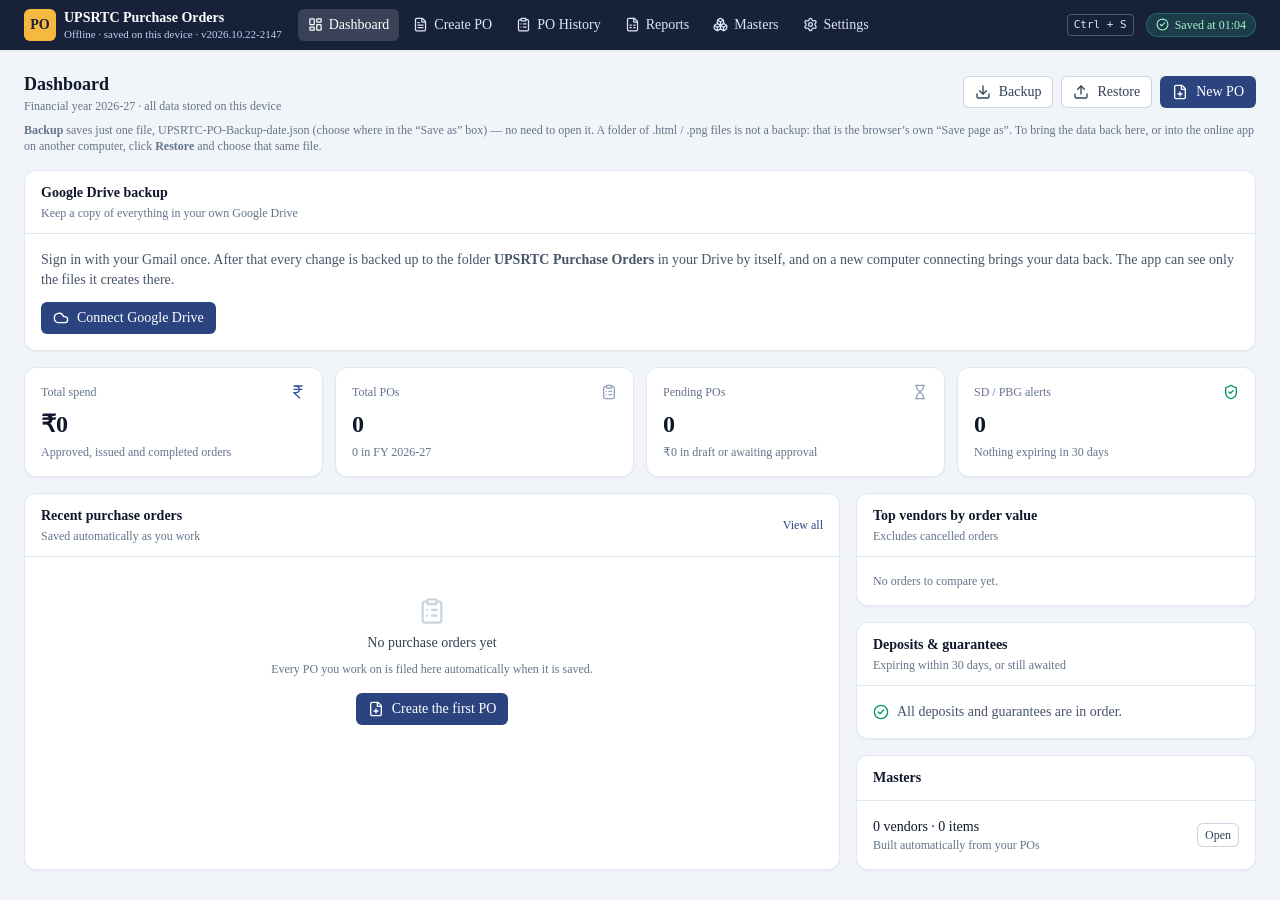
==== index.html @ cfff05a1 "Publish version 2026.10.22-2147 Co-Authored-By: Claude Opus 5.5 <noreply@anthropic.com>" ====
<!doctype html>
<html lang="en">
  <head>
    <meta charset="UTF-8" />
    <link rel="icon" type="image/svg+xml" href="./favicon.svg" />
    <link rel="manifest" href="./manifest.webmanifest" />
    <link rel="apple-touch-icon" href="./icons/apple-touch-icon.png" />
    <meta name="viewport" content="width=device-width, initial-scale=1.0" />
    <meta name="theme-color" content="#18213a" />
    <meta name="description" content="Offline Purchase Order management for Uttar Pradesh State Road Transport Corporation" />
    <title>UPSRTC Purchase Orders</title>
    <script type="module" crossorigin src="./assets/index-CJxpBQlW.js"></script>
    <link rel="stylesheet" crossorigin href="./assets/index-jk9LbDhF.css">
  </head>
  <body>
    <div id="root"></div>
  </body>
</html>
---- assets/index-jk9LbDhF.css ----
*,:before,:after{--tw-border-spacing-x: 0;--tw-border-spacing-y: 0;--tw-translate-x: 0;--tw-translate-y: 0;--tw-rotate: 0;--tw-skew-x: 0;--tw-skew-y: 0;--tw-scale-x: 1;--tw-scale-y: 1;--tw-pan-x: ;--tw-pan-y: ;--tw-pinch-zoom: ;--tw-scroll-snap-strictness: proximity;--tw-gradient-from-position: ;--tw-gradient-via-position: ;--tw-gradient-to-position: ;--tw-ordinal: ;--tw-slashed-zero: ;--tw-numeric-figure: ;--tw-numeric-spacing: ;--tw-numeric-fraction: ;--tw-ring-inset: ;--tw-ring-offset-width: 0px;--tw-ring-offset-color: #fff;--tw-ring-color: rgb(59 130 246 / .5);--tw-ring-offset-shadow: 0 0 #0000;--tw-ring-shadow: 0 0 #0000;--tw-shadow: 0 0 #0000;--tw-shadow-colored: 0 0 #0000;--tw-blur: ;--tw-brightness: ;--tw-contrast: ;--tw-grayscale: ;--tw-hue-rotate: ;--tw-invert: ;--tw-saturate: ;--tw-sepia: ;--tw-drop-shadow: ;--tw-backdrop-blur: ;--tw-backdrop-brightness: ;--tw-backdrop-contrast: ;--tw-backdrop-grayscale: ;--tw-backdrop-hue-rotate: ;--tw-backdrop-invert: ;--tw-backdrop-opacity: ;--tw-backdrop-saturate: ;--tw-backdrop-sepia: ;--tw-contain-size: ;--tw-contain-layout: ;--tw-contain-paint: ;--tw-contain-style: }::backdrop{--tw-border-spacing-x: 0;--tw-border-spacing-y: 0;--tw-translate-x: 0;--tw-translate-y: 0;--tw-rotate: 0;--tw-skew-x: 0;--tw-skew-y: 0;--tw-scale-x: 1;--tw-scale-y: 1;--tw-pan-x: ;--tw-pan-y: ;--tw-pinch-zoom: ;--tw-scroll-snap-strictness: proximity;--tw-gradient-from-position: ;--tw-gradient-via-position: ;--tw-gradient-to-position: ;--tw-ordinal: ;--tw-slashed-zero: ;--tw-numeric-figure: ;--tw-numeric-spacing: ;--tw-numeric-fraction: ;--tw-ring-inset: ;--tw-ring-offset-width: 0px;--tw-ring-offset-color: #fff;--tw-ring-color: rgb(59 130 246 / .5);--tw-ring-offset-shadow: 0 0 #0000;--tw-ring-shadow: 0 0 #0000;--tw-shadow: 0 0 #0000;--tw-shadow-colored: 0 0 #0000;--tw-blur: ;--tw-brightness: ;--tw-contrast: ;--tw-grayscale: ;--tw-hue-rotate: ;--tw-invert: ;--tw-saturate: ;--tw-sepia: ;--tw-drop-shadow: ;--tw-backdrop-blur: ;--tw-backdrop-brightness: ;--tw-backdrop-contrast: ;--tw-backdrop-grayscale: ;--tw-backdrop-hue-rotate: ;--tw-backdrop-invert: ;--tw-backdrop-opacity: ;--tw-backdrop-saturate: ;--tw-backdrop-sepia: ;--tw-contain-size: ;--tw-contain-layout: ;--tw-contain-paint: ;--tw-contain-style: }*,:before,:after{box-sizing:border-box;border-width:0;border-style:solid;border-color:#e5e7eb}:before,:after{--tw-content: ""}html,:host{line-height:1.5;-webkit-text-size-adjust:100%;-moz-tab-size:4;-o-tab-size:4;tab-size:4;font-family:Times New Roman,Times,Nirmala UI,"Noto Serif Devanagari",serif;font-feature-settings:normal;font-variation-settings:normal;-webkit-tap-highlight-color:transparent}body{margin:0;line-height:inherit}hr{height:0;color:inherit;border-top-width:1px}abbr:where([title]){-webkit-text-decoration:underline dotted;text-decoration:underline dotted}h1,h2,h3,h4,h5,h6{font-size:inherit;font-weight:inherit}a{color:inherit;text-decoration:inherit}b,strong{font-weight:bolder}code,kbd,samp,pre{font-family:Cascadia Mono,Consolas,SFMono-Regular,Menlo,monospace;font-feature-settings:normal;font-variation-settings:normal;font-size:1em}small{font-size:80%}sub,sup{font-size:75%;line-height:0;position:relative;vertical-align:baseline}sub{bottom:-.25em}sup{top:-.5em}table{text-indent:0;border-color:inherit;border-collapse:collapse}button,input,optgroup,select,textarea{font-family:inherit;font-feature-settings:inherit;font-variation-settings:inherit;font-size:100%;font-weight:inherit;line-height:inherit;letter-spacing:inherit;color:inherit;margin:0;padding:0}button,select{text-transform:none}button,input:where([type=button]),input:where([type=reset]),input:where([type=submit]){-webkit-appearance:button;background-color:transparent;background-image:none}:-moz-focusring{outline:auto}:-moz-ui-invalid{box-shadow:none}progress{vertical-align:baseline}::-webkit-inner-spin-button,::-webkit-outer-spin-button{height:auto}[type=search]{-webkit-appearance:textfield;outline-offset:-2px}::-webkit-search-decoration{-webkit-appearance:none}::-webkit-file-upload-button{-webkit-appearance:button;font:inherit}summary{display:list-item}blockquote,dl,dd,h1,h2,h3,h4,h5,h6,hr,figure,p,pre{margin:0}fieldset{margin:0;padding:0}legend{padding:0}ol,ul,menu{list-style:none;margin:0;padding:0}dialog{padding:0}textarea{resize:vertical}input::-moz-placeholder,textarea::-moz-placeholder{opacity:1;color:#9ca3af}input::placeholder,textarea::placeholder{opacity:1;color:#9ca3af}button,[role=button]{cursor:pointer}:disabled{cursor:default}img,svg,video,canvas,audio,iframe,embed,object{display:block;vertical-align:middle}img,video{max-width:100%;height:auto}[hidden]:where(:not([hidden=until-found])){display:none}:root{color-scheme:light}body{background-color:#f1f5f9;color:#0f172a;-webkit-font-smoothing:antialiased;-moz-osx-font-smoothing:grayscale}.container{width:100%}@media (min-width: 640px){.container{max-width:640px}}@media (min-width: 768px){.container{max-width:768px}}@media (min-width: 1024px){.container{max-width:1024px}}@media (min-width: 1280px){.container{max-width:1280px}}@media (min-width: 1536px){.container{max-width:1536px}}.sr-only{position:absolute;width:1px;height:1px;padding:0;margin:-1px;overflow:hidden;clip:rect(0,0,0,0);white-space:nowrap;border-width:0}.pointer-events-none{pointer-events:none}.pointer-events-auto{pointer-events:auto}.visible{visibility:visible}.invisible{visibility:hidden}.collapse{visibility:collapse}.static{position:static}.\!fixed{position:fixed!important}.fixed{position:fixed}.absolute{position:absolute}.relative{position:relative}.sticky{position:sticky}.inset-0{top:0;right:0;bottom:0;left:0}.inset-x-0{left:0;right:0}.bottom-0{bottom:0}.left-2\.5{left:.625rem}.left-4{left:1rem}.top-0{top:0}.top-2\.5{top:.625rem}.top-4{top:1rem}.z-40{z-index:40}.z-50{z-index:50}.z-\[60\]{z-index:60}.col-span-2{grid-column:span 2 / span 2}.-mx-1{margin-left:-.25rem;margin-right:-.25rem}.mx-auto{margin-left:auto;margin-right:auto}.my-8{margin-top:2rem;margin-bottom:2rem}.-ml-px{margin-left:-1px}.-mt-2{margin-top:-.5rem}.mb-1{margin-bottom:.25rem}.mb-1\.5{margin-bottom:.375rem}.mb-2{margin-bottom:.5rem}.mb-3{margin-bottom:.75rem}.mb-4{margin-bottom:1rem}.ml-1{margin-left:.25rem}.ml-2{margin-left:.5rem}.mr-auto{margin-right:auto}.mt-0\.5{margin-top:.125rem}.mt-1{margin-top:.25rem}.mt-1\.5{margin-top:.375rem}.mt-2{margin-top:.5rem}.mt-3{margin-top:.75rem}.mt-px{margin-top:1px}.block{display:block}.inline{display:inline}.flex{display:flex}.inline-flex{display:inline-flex}.\!table{display:table!important}.table{display:table}.flow-root{display:flow-root}.grid{display:grid}.contents{display:contents}.hidden{display:none}.size-16{width:4rem;height:4rem}.size-4{width:1rem;height:1rem}.size-5{width:1.25rem;height:1.25rem}.size-7{width:1.75rem;height:1.75rem}.size-8{width:2rem;height:2rem}.h-1\.5{height:.375rem}.h-2{height:.5rem}.h-4{height:1rem}.h-6{height:1.5rem}.max-h-\[300px\]{max-height:300px}.max-h-\[60vh\]{max-height:60vh}.max-h-\[70vh\]{max-height:70vh}.max-h-full{max-height:100%}.min-h-screen{min-height:100vh}.w-16{width:4rem}.w-24{width:6rem}.w-28{width:7rem}.w-36{width:9rem}.w-4{width:1rem}.w-40{width:10rem}.w-6{width:1.5rem}.w-64{width:16rem}.w-8{width:2rem}.w-full{width:100%}.min-w-0{min-width:0px}.min-w-\[140px\]{min-width:140px}.min-w-\[220px\]{min-width:220px}.min-w-\[640px\]{min-width:640px}.min-w-\[720px\]{min-width:720px}.min-w-\[760px\]{min-width:760px}.min-w-\[860px\]{min-width:860px}.max-w-2xl{max-width:42rem}.max-w-4xl{max-width:56rem}.max-w-5xl{max-width:64rem}.max-w-6xl{max-width:72rem}.max-w-\[1500px\]{max-width:1500px}.max-w-\[160px\]{max-width:160px}.max-w-\[220px\]{max-width:220px}.max-w-\[240px\]{max-width:240px}.max-w-\[260px\]{max-width:260px}.max-w-full{max-width:100%}.max-w-lg{max-width:32rem}.max-w-md{max-width:28rem}.max-w-sm{max-width:24rem}.max-w-xl{max-width:36rem}.flex-1{flex:1 1 0%}.shrink-0{flex-shrink:0}.grow{flex-grow:1}.transform{transform:translate(var(--tw-translate-x),var(--tw-translate-y)) rotate(var(--tw-rotate)) skew(var(--tw-skew-x)) skewY(var(--tw-skew-y)) scaleX(var(--tw-scale-x)) scaleY(var(--tw-scale-y))}@keyframes spin{to{transform:rotate(360deg)}}.animate-spin{animation:spin 1s linear infinite}.cursor-pointer{cursor:pointer}.list-disc{list-style-type:disc}.grid-cols-1{grid-template-columns:repeat(1,minmax(0,1fr))}.grid-cols-2{grid-template-columns:repeat(2,minmax(0,1fr))}.grid-cols-\[1fr_auto\]{grid-template-columns:1fr auto}.grid-cols-\[auto_1fr\]{grid-template-columns:auto 1fr}.flex-col{flex-direction:column}.flex-wrap{flex-wrap:wrap}.place-items-center{place-items:center}.items-start{align-items:flex-start}.items-end{align-items:flex-end}.items-center{align-items:center}.items-baseline{align-items:baseline}.items-stretch{align-items:stretch}.justify-end{justify-content:flex-end}.justify-center{justify-content:center}.justify-between{justify-content:space-between}.gap-0\.5{gap:.125rem}.gap-1{gap:.25rem}.gap-1\.5{gap:.375rem}.gap-2{gap:.5rem}.gap-3{gap:.75rem}.gap-4{gap:1rem}.gap-x-2{-moz-column-gap:.5rem;column-gap:.5rem}.gap-x-3{-moz-column-gap:.75rem;column-gap:.75rem}.gap-x-4{-moz-column-gap:1rem;column-gap:1rem}.gap-y-0\.5{row-gap:.125rem}.gap-y-1{row-gap:.25rem}.gap-y-2{row-gap:.5rem}.space-y-0\.5>:not([hidden])~:not([hidden]){--tw-space-y-reverse: 0;margin-top:calc(.125rem * calc(1 - var(--tw-space-y-reverse)));margin-bottom:calc(.125rem * var(--tw-space-y-reverse))}.space-y-1>:not([hidden])~:not([hidden]){--tw-space-y-reverse: 0;margin-top:calc(.25rem * calc(1 - var(--tw-space-y-reverse)));margin-bottom:calc(.25rem * var(--tw-space-y-reverse))}.space-y-1\.5>:not([hidden])~:not([hidden]){--tw-space-y-reverse: 0;margin-top:calc(.375rem * calc(1 - var(--tw-space-y-reverse)));margin-bottom:calc(.375rem * var(--tw-space-y-reverse))}.space-y-2>:not([hidden])~:not([hidden]){--tw-space-y-reverse: 0;margin-top:calc(.5rem * calc(1 - var(--tw-space-y-reverse)));margin-bottom:calc(.5rem * var(--tw-space-y-reverse))}.space-y-2\.5>:not([hidden])~:not([hidden]){--tw-space-y-reverse: 0;margin-top:calc(.625rem * calc(1 - var(--tw-space-y-reverse)));margin-bottom:calc(.625rem * var(--tw-space-y-reverse))}.space-y-3>:not([hidden])~:not([hidden]){--tw-space-y-reverse: 0;margin-top:calc(.75rem * calc(1 - var(--tw-space-y-reverse)));margin-bottom:calc(.75rem * var(--tw-space-y-reverse))}.space-y-4>:not([hidden])~:not([hidden]){--tw-space-y-reverse: 0;margin-top:calc(1rem * calc(1 - var(--tw-space-y-reverse)));margin-bottom:calc(1rem * var(--tw-space-y-reverse))}.divide-y>:not([hidden])~:not([hidden]){--tw-divide-y-reverse: 0;border-top-width:calc(1px * calc(1 - var(--tw-divide-y-reverse)));border-bottom-width:calc(1px * var(--tw-divide-y-reverse))}.divide-amber-200\/70>:not([hidden])~:not([hidden]){border-color:#fde68ab3}.divide-slate-100>:not([hidden])~:not([hidden]){--tw-divide-opacity: 1;border-color:rgb(241 245 249 / var(--tw-divide-opacity, 1))}.divide-slate-200>:not([hidden])~:not([hidden]){--tw-divide-opacity: 1;border-color:rgb(226 232 240 / var(--tw-divide-opacity, 1))}.overflow-auto{overflow:auto}.overflow-hidden{overflow:hidden}.overflow-x-auto{overflow-x:auto}.overflow-y-auto{overflow-y:auto}.truncate{overflow:hidden;text-overflow:ellipsis;white-space:nowrap}.whitespace-nowrap{white-space:nowrap}.break-words{overflow-wrap:break-word}.rounded{border-radius:.25rem}.rounded-full{border-radius:9999px}.rounded-lg{border-radius:.5rem}.rounded-md{border-radius:.375rem}.rounded-xl{border-radius:.75rem}.rounded-l-none{border-top-left-radius:0;border-bottom-left-radius:0}.rounded-r-\[4px\]{border-top-right-radius:4px;border-bottom-right-radius:4px}.rounded-r-none{border-top-right-radius:0;border-bottom-right-radius:0}.border{border-width:1px}.border-2{border-width:2px}.border-b{border-bottom-width:1px}.border-t{border-top-width:1px}.border-dashed{border-style:dashed}.border-amber-200{--tw-border-opacity: 1;border-color:rgb(253 230 138 / var(--tw-border-opacity, 1))}.border-amber-300{--tw-border-opacity: 1;border-color:rgb(252 211 77 / var(--tw-border-opacity, 1))}.border-amber-300\/60{border-color:#fcd34d99}.border-amber-400{--tw-border-opacity: 1;border-color:rgb(251 191 36 / var(--tw-border-opacity, 1))}.border-brand-300{--tw-border-opacity: 1;border-color:rgb(151 178 222 / var(--tw-border-opacity, 1))}.border-brand-600{--tw-border-opacity: 1;border-color:rgb(51 83 156 / var(--tw-border-opacity, 1))}.border-emerald-200{--tw-border-opacity: 1;border-color:rgb(167 243 208 / var(--tw-border-opacity, 1))}.border-emerald-300{--tw-border-opacity: 1;border-color:rgb(110 231 183 / var(--tw-border-opacity, 1))}.border-rose-200{--tw-border-opacity: 1;border-color:rgb(254 205 211 / var(--tw-border-opacity, 1))}.border-rose-300{--tw-border-opacity: 1;border-color:rgb(253 164 175 / var(--tw-border-opacity, 1))}.border-sky-300{--tw-border-opacity: 1;border-color:rgb(125 211 252 / var(--tw-border-opacity, 1))}.border-slate-100{--tw-border-opacity: 1;border-color:rgb(241 245 249 / var(--tw-border-opacity, 1))}.border-slate-200{--tw-border-opacity: 1;border-color:rgb(226 232 240 / var(--tw-border-opacity, 1))}.border-slate-300{--tw-border-opacity: 1;border-color:rgb(203 213 225 / var(--tw-border-opacity, 1))}.border-white\/25{border-color:#ffffff40}.bg-amber-300\/15{background-color:#fcd34d26}.bg-amber-400\/15{background-color:#fbbf2426}.bg-amber-50{--tw-bg-opacity: 1;background-color:rgb(255 251 235 / var(--tw-bg-opacity, 1))}.bg-amber-500{--tw-bg-opacity: 1;background-color:rgb(245 158 11 / var(--tw-bg-opacity, 1))}.bg-brand-100{--tw-bg-opacity: 1;background-color:rgb(221 230 245 / var(--tw-bg-opacity, 1))}.bg-brand-50{--tw-bg-opacity: 1;background-color:rgb(240 244 251 / var(--tw-bg-opacity, 1))}.bg-brand-600{--tw-bg-opacity: 1;background-color:rgb(51 83 156 / var(--tw-bg-opacity, 1))}.bg-brand-700{--tw-bg-opacity: 1;background-color:rgb(43 68 127 / var(--tw-bg-opacity, 1))}.bg-brand-950{--tw-bg-opacity: 1;background-color:rgb(24 33 58 / var(--tw-bg-opacity, 1))}.bg-emerald-100{--tw-bg-opacity: 1;background-color:rgb(209 250 229 / var(--tw-bg-opacity, 1))}.bg-emerald-400\/15{background-color:#34d39926}.bg-emerald-50{--tw-bg-opacity: 1;background-color:rgb(236 253 245 / var(--tw-bg-opacity, 1))}.bg-emerald-600{--tw-bg-opacity: 1;background-color:rgb(5 150 105 / var(--tw-bg-opacity, 1))}.bg-orange-400\/15{background-color:#fb923c26}.bg-rose-50{--tw-bg-opacity: 1;background-color:rgb(255 241 242 / var(--tw-bg-opacity, 1))}.bg-rose-50\/60{background-color:#fff1f299}.bg-rose-500\/20{background-color:#f43f5e33}.bg-rose-600{--tw-bg-opacity: 1;background-color:rgb(225 29 72 / var(--tw-bg-opacity, 1))}.bg-saffron-400{--tw-bg-opacity: 1;background-color:rgb(245 185 66 / var(--tw-bg-opacity, 1))}.bg-sky-100{--tw-bg-opacity: 1;background-color:rgb(224 242 254 / var(--tw-bg-opacity, 1))}.bg-sky-50{--tw-bg-opacity: 1;background-color:rgb(240 249 255 / var(--tw-bg-opacity, 1))}.bg-sky-600{--tw-bg-opacity: 1;background-color:rgb(2 132 199 / var(--tw-bg-opacity, 1))}.bg-slate-100{--tw-bg-opacity: 1;background-color:rgb(241 245 249 / var(--tw-bg-opacity, 1))}.bg-slate-200{--tw-bg-opacity: 1;background-color:rgb(226 232 240 / var(--tw-bg-opacity, 1))}.bg-slate-50{--tw-bg-opacity: 1;background-color:rgb(248 250 252 / var(--tw-bg-opacity, 1))}.bg-slate-700{--tw-bg-opacity: 1;background-color:rgb(51 65 85 / var(--tw-bg-opacity, 1))}.bg-slate-900\/50{background-color:#0f172a80}.bg-slate-900\/60{background-color:#0f172a99}.bg-white{--tw-bg-opacity: 1;background-color:rgb(255 255 255 / var(--tw-bg-opacity, 1))}.bg-white\/15{background-color:#ffffff26}.object-contain{-o-object-fit:contain;object-fit:contain}.p-0{padding:0}.p-0\.5{padding:.125rem}.p-1{padding:.25rem}.p-2{padding:.5rem}.p-2\.5{padding:.625rem}.p-3{padding:.75rem}.p-4{padding:1rem}.p-5{padding:1.25rem}.p-6{padding:1.5rem}.px-0\.5{padding-left:.125rem;padding-right:.125rem}.px-1{padding-left:.25rem;padding-right:.25rem}.px-1\.5{padding-left:.375rem;padding-right:.375rem}.px-2{padding-left:.5rem;padding-right:.5rem}.px-2\.5{padding-left:.625rem;padding-right:.625rem}.px-3{padding-left:.75rem;padding-right:.75rem}.px-4{padding-left:1rem;padding-right:1rem}.px-5{padding-left:1.25rem;padding-right:1.25rem}.py-0\.5{padding-top:.125rem;padding-bottom:.125rem}.py-1{padding-top:.25rem;padding-bottom:.25rem}.py-1\.5{padding-top:.375rem;padding-bottom:.375rem}.py-10{padding-top:2.5rem;padding-bottom:2.5rem}.py-2{padding-top:.5rem;padding-bottom:.5rem}.py-3{padding-top:.75rem;padding-bottom:.75rem}.py-4{padding-top:1rem;padding-bottom:1rem}.py-5{padding-top:1.25rem;padding-bottom:1.25rem}.py-6{padding-top:1.5rem;padding-bottom:1.5rem}.py-8{padding-top:2rem;padding-bottom:2rem}.pb-2{padding-bottom:.5rem}.pl-2\.5{padding-left:.625rem}.pl-5{padding-left:1.25rem}.pl-7{padding-left:1.75rem}.pr-1{padding-right:.25rem}.pr-2{padding-right:.5rem}.pt-2{padding-top:.5rem}.pt-3{padding-top:.75rem}.text-left{text-align:left}.text-center{text-align:center}.text-right{text-align:right}.font-mono{font-family:Cascadia Mono,Consolas,SFMono-Regular,Menlo,monospace}.font-sans{font-family:Times New Roman,Times,Nirmala UI,"Noto Serif Devanagari",serif}.text-2xl{font-size:1.5rem;line-height:2rem}.text-\[10px\]{font-size:10px}.text-\[11px\]{font-size:11px}.text-\[15px\]{font-size:15px}.text-base{font-size:1rem;line-height:1.5rem}.text-lg{font-size:1.125rem;line-height:1.75rem}.text-sm{font-size:.875rem;line-height:1.25rem}.text-xs{font-size:.75rem;line-height:1rem}.font-bold{font-weight:700}.font-medium{font-weight:500}.font-normal{font-weight:400}.font-semibold{font-weight:600}.uppercase{text-transform:uppercase}.tabular-nums{--tw-numeric-spacing: tabular-nums;font-variant-numeric:var(--tw-ordinal) var(--tw-slashed-zero) var(--tw-numeric-figure) var(--tw-numeric-spacing) var(--tw-numeric-fraction)}.leading-relaxed{line-height:1.625}.leading-tight{line-height:1.25}.tracking-wide{letter-spacing:.025em}.text-amber-100{--tw-text-opacity: 1;color:rgb(254 243 199 / var(--tw-text-opacity, 1))}.text-amber-200{--tw-text-opacity: 1;color:rgb(253 230 138 / var(--tw-text-opacity, 1))}.text-amber-600{--tw-text-opacity: 1;color:rgb(217 119 6 / var(--tw-text-opacity, 1))}.text-amber-700{--tw-text-opacity: 1;color:rgb(180 83 9 / var(--tw-text-opacity, 1))}.text-amber-800{--tw-text-opacity: 1;color:rgb(146 64 14 / var(--tw-text-opacity, 1))}.text-amber-900{--tw-text-opacity: 1;color:rgb(120 53 15 / var(--tw-text-opacity, 1))}.text-brand-100{--tw-text-opacity: 1;color:rgb(221 230 245 / var(--tw-text-opacity, 1))}.text-brand-200{--tw-text-opacity: 1;color:rgb(193 209 236 / var(--tw-text-opacity, 1))}.text-brand-600{--tw-text-opacity: 1;color:rgb(51 83 156 / var(--tw-text-opacity, 1))}.text-brand-700{--tw-text-opacity: 1;color:rgb(43 68 127 / var(--tw-text-opacity, 1))}.text-brand-800{--tw-text-opacity: 1;color:rgb(39 59 105 / var(--tw-text-opacity, 1))}.text-brand-900{--tw-text-opacity: 1;color:rgb(36 51 88 / var(--tw-text-opacity, 1))}.text-brand-950{--tw-text-opacity: 1;color:rgb(24 33 58 / var(--tw-text-opacity, 1))}.text-emerald-200{--tw-text-opacity: 1;color:rgb(167 243 208 / var(--tw-text-opacity, 1))}.text-emerald-600{--tw-text-opacity: 1;color:rgb(5 150 105 / var(--tw-text-opacity, 1))}.text-emerald-700{--tw-text-opacity: 1;color:rgb(4 120 87 / var(--tw-text-opacity, 1))}.text-emerald-800{--tw-text-opacity: 1;color:rgb(6 95 70 / var(--tw-text-opacity, 1))}.text-emerald-900{--tw-text-opacity: 1;color:rgb(6 78 59 / var(--tw-text-opacity, 1))}.text-orange-200{--tw-text-opacity: 1;color:rgb(254 215 170 / var(--tw-text-opacity, 1))}.text-rose-200{--tw-text-opacity: 1;color:rgb(254 205 211 / var(--tw-text-opacity, 1))}.text-rose-600{--tw-text-opacity: 1;color:rgb(225 29 72 / var(--tw-text-opacity, 1))}.text-rose-700{--tw-text-opacity: 1;color:rgb(190 18 60 / var(--tw-text-opacity, 1))}.text-rose-800{--tw-text-opacity: 1;color:rgb(159 18 57 / var(--tw-text-opacity, 1))}.text-rose-900{--tw-text-opacity: 1;color:rgb(136 19 55 / var(--tw-text-opacity, 1))}.text-sky-800{--tw-text-opacity: 1;color:rgb(7 89 133 / var(--tw-text-opacity, 1))}.text-sky-900{--tw-text-opacity: 1;color:rgb(12 74 110 / var(--tw-text-opacity, 1))}.text-slate-300{--tw-text-opacity: 1;color:rgb(203 213 225 / var(--tw-text-opacity, 1))}.text-slate-400{--tw-text-opacity: 1;color:rgb(148 163 184 / var(--tw-text-opacity, 1))}.text-slate-500{--tw-text-opacity: 1;color:rgb(100 116 139 / var(--tw-text-opacity, 1))}.text-slate-600{--tw-text-opacity: 1;color:rgb(71 85 105 / var(--tw-text-opacity, 1))}.text-slate-700{--tw-text-opacity: 1;color:rgb(51 65 85 / var(--tw-text-opacity, 1))}.text-slate-800{--tw-text-opacity: 1;color:rgb(30 41 59 / var(--tw-text-opacity, 1))}.text-slate-900{--tw-text-opacity: 1;color:rgb(15 23 42 / var(--tw-text-opacity, 1))}.text-white{--tw-text-opacity: 1;color:rgb(255 255 255 / var(--tw-text-opacity, 1))}.underline{text-decoration-line:underline}.opacity-60{opacity:.6}.opacity-80{opacity:.8}.shadow-lg{--tw-shadow: 0 10px 15px -3px rgb(0 0 0 / .1), 0 4px 6px -4px rgb(0 0 0 / .1);--tw-shadow-colored: 0 10px 15px -3px var(--tw-shadow-color), 0 4px 6px -4px var(--tw-shadow-color);box-shadow:var(--tw-ring-offset-shadow, 0 0 #0000),var(--tw-ring-shadow, 0 0 #0000),var(--tw-shadow)}.shadow-sm{--tw-shadow: 0 1px 2px 0 rgb(0 0 0 / .05);--tw-shadow-colored: 0 1px 2px 0 var(--tw-shadow-color);box-shadow:var(--tw-ring-offset-shadow, 0 0 #0000),var(--tw-ring-shadow, 0 0 #0000),var(--tw-shadow)}.shadow-xl{--tw-shadow: 0 20px 25px -5px rgb(0 0 0 / .1), 0 8px 10px -6px rgb(0 0 0 / .1);--tw-shadow-colored: 0 20px 25px -5px var(--tw-shadow-color), 0 8px 10px -6px var(--tw-shadow-color);box-shadow:var(--tw-ring-offset-shadow, 0 0 #0000),var(--tw-ring-shadow, 0 0 #0000),var(--tw-shadow)}.ring{--tw-ring-offset-shadow: var(--tw-ring-inset) 0 0 0 var(--tw-ring-offset-width) var(--tw-ring-offset-color);--tw-ring-shadow: var(--tw-ring-inset) 0 0 0 calc(3px + var(--tw-ring-offset-width)) var(--tw-ring-color);box-shadow:var(--tw-ring-offset-shadow),var(--tw-ring-shadow),var(--tw-shadow, 0 0 #0000)}.ring-1{--tw-ring-offset-shadow: var(--tw-ring-inset) 0 0 0 var(--tw-ring-offset-width) var(--tw-ring-offset-color);--tw-ring-shadow: var(--tw-ring-inset) 0 0 0 calc(1px + var(--tw-ring-offset-width)) var(--tw-ring-color);box-shadow:var(--tw-ring-offset-shadow),var(--tw-ring-shadow),var(--tw-shadow, 0 0 #0000)}.ring-2{--tw-ring-offset-shadow: var(--tw-ring-inset) 0 0 0 var(--tw-ring-offset-width) var(--tw-ring-offset-color);--tw-ring-shadow: var(--tw-ring-inset) 0 0 0 calc(2px + var(--tw-ring-offset-width)) var(--tw-ring-color);box-shadow:var(--tw-ring-offset-shadow),var(--tw-ring-shadow),var(--tw-shadow, 0 0 #0000)}.ring-inset{--tw-ring-inset: inset}.ring-amber-200{--tw-ring-opacity: 1;--tw-ring-color: rgb(253 230 138 / var(--tw-ring-opacity, 1))}.ring-amber-300\/30{--tw-ring-color: rgb(252 211 77 / .3)}.ring-amber-400{--tw-ring-opacity: 1;--tw-ring-color: rgb(251 191 36 / var(--tw-ring-opacity, 1))}.ring-brand-200{--tw-ring-opacity: 1;--tw-ring-color: rgb(193 209 236 / var(--tw-ring-opacity, 1))}.ring-brand-400{--tw-ring-opacity: 1;--tw-ring-color: rgb(102 139 204 / var(--tw-ring-opacity, 1))}.ring-emerald-200{--tw-ring-opacity: 1;--tw-ring-color: rgb(167 243 208 / var(--tw-ring-opacity, 1))}.ring-emerald-400{--tw-ring-opacity: 1;--tw-ring-color: rgb(52 211 153 / var(--tw-ring-opacity, 1))}.ring-emerald-400\/30{--tw-ring-color: rgb(52 211 153 / .3)}.ring-orange-400\/30{--tw-ring-color: rgb(251 146 60 / .3)}.ring-rose-200{--tw-ring-opacity: 1;--tw-ring-color: rgb(254 205 211 / var(--tw-ring-opacity, 1))}.ring-rose-400\/40{--tw-ring-color: rgb(251 113 133 / .4)}.ring-sky-200{--tw-ring-opacity: 1;--tw-ring-color: rgb(186 230 253 / var(--tw-ring-opacity, 1))}.ring-sky-400{--tw-ring-opacity: 1;--tw-ring-color: rgb(56 189 248 / var(--tw-ring-opacity, 1))}.ring-slate-200{--tw-ring-opacity: 1;--tw-ring-color: rgb(226 232 240 / var(--tw-ring-opacity, 1))}.ring-slate-300{--tw-ring-opacity: 1;--tw-ring-color: rgb(203 213 225 / var(--tw-ring-opacity, 1))}.filter{filter:var(--tw-blur) var(--tw-brightness) var(--tw-contrast) var(--tw-grayscale) var(--tw-hue-rotate) var(--tw-invert) var(--tw-saturate) var(--tw-sepia) var(--tw-drop-shadow)}.transition-colors{transition-property:color,background-color,border-color,text-decoration-color,fill,stroke;transition-timing-function:cubic-bezier(.4,0,.2,1);transition-duration:.15s}@media print{@page{size:A4 portrait;margin:0}html,body{background:#fff!important}}.placeholder\:text-slate-400::-moz-placeholder{--tw-text-opacity: 1;color:rgb(148 163 184 / var(--tw-text-opacity, 1))}.placeholder\:text-slate-400::placeholder{--tw-text-opacity: 1;color:rgb(148 163 184 / var(--tw-text-opacity, 1))}.last\:border-0:last-child{border-width:0px}.first-of-type\:border-0:first-of-type{border-width:0px}.first-of-type\:pt-0:first-of-type{padding-top:0}.hover\:border-brand-400:hover{--tw-border-opacity: 1;border-color:rgb(102 139 204 / var(--tw-border-opacity, 1))}.hover\:border-brand-500:hover{--tw-border-opacity: 1;border-color:rgb(68 107 185 / var(--tw-border-opacity, 1))}.hover\:bg-brand-100:hover{--tw-bg-opacity: 1;background-color:rgb(221 230 245 / var(--tw-bg-opacity, 1))}.hover\:bg-brand-50:hover{--tw-bg-opacity: 1;background-color:rgb(240 244 251 / var(--tw-bg-opacity, 1))}.hover\:bg-brand-800:hover{--tw-bg-opacity: 1;background-color:rgb(39 59 105 / var(--tw-bg-opacity, 1))}.hover\:bg-emerald-50:hover{--tw-bg-opacity: 1;background-color:rgb(236 253 245 / var(--tw-bg-opacity, 1))}.hover\:bg-rose-50:hover{--tw-bg-opacity: 1;background-color:rgb(255 241 242 / var(--tw-bg-opacity, 1))}.hover\:bg-rose-700:hover{--tw-bg-opacity: 1;background-color:rgb(190 18 60 / var(--tw-bg-opacity, 1))}.hover\:bg-saffron-500:hover{--tw-bg-opacity: 1;background-color:rgb(232 159 28 / var(--tw-bg-opacity, 1))}.hover\:bg-slate-100:hover{--tw-bg-opacity: 1;background-color:rgb(241 245 249 / var(--tw-bg-opacity, 1))}.hover\:bg-slate-200:hover{--tw-bg-opacity: 1;background-color:rgb(226 232 240 / var(--tw-bg-opacity, 1))}.hover\:bg-slate-50:hover{--tw-bg-opacity: 1;background-color:rgb(248 250 252 / var(--tw-bg-opacity, 1))}.hover\:bg-white\/10:hover{background-color:#ffffff1a}.hover\:bg-white\/15:hover{background-color:#ffffff26}.hover\:bg-white\/60:hover{background-color:#fff9}.hover\:text-brand-700:hover{--tw-text-opacity: 1;color:rgb(43 68 127 / var(--tw-text-opacity, 1))}.hover\:text-rose-600:hover{--tw-text-opacity: 1;color:rgb(225 29 72 / var(--tw-text-opacity, 1))}.hover\:text-slate-900:hover{--tw-text-opacity: 1;color:rgb(15 23 42 / var(--tw-text-opacity, 1))}.hover\:text-white:hover{--tw-text-opacity: 1;color:rgb(255 255 255 / var(--tw-text-opacity, 1))}.hover\:underline:hover{text-decoration-line:underline}.hover\:opacity-100:hover{opacity:1}.hover\:brightness-110:hover{--tw-brightness: brightness(1.1);filter:var(--tw-blur) var(--tw-brightness) var(--tw-contrast) var(--tw-grayscale) var(--tw-hue-rotate) var(--tw-invert) var(--tw-saturate) var(--tw-sepia) var(--tw-drop-shadow)}.focus\:border-brand-500:focus{--tw-border-opacity: 1;border-color:rgb(68 107 185 / var(--tw-border-opacity, 1))}.focus\:outline-none:focus{outline:2px solid transparent;outline-offset:2px}.focus\:ring-2:focus{--tw-ring-offset-shadow: var(--tw-ring-inset) 0 0 0 var(--tw-ring-offset-width) var(--tw-ring-offset-color);--tw-ring-shadow: var(--tw-ring-inset) 0 0 0 calc(2px + var(--tw-ring-offset-width)) var(--tw-ring-color);box-shadow:var(--tw-ring-offset-shadow),var(--tw-ring-shadow),var(--tw-shadow, 0 0 #0000)}.focus\:ring-brand-500:focus{--tw-ring-opacity: 1;--tw-ring-color: rgb(68 107 185 / var(--tw-ring-opacity, 1))}.focus\:ring-brand-500\/20:focus{--tw-ring-color: rgb(68 107 185 / .2)}.focus-visible\:outline-2:focus-visible{outline-width:2px}.focus-visible\:outline-offset-2:focus-visible{outline-offset:2px}.focus-visible\:outline-brand-600:focus-visible{outline-color:#33539c}.focus-visible\:outline-brand-700:focus-visible{outline-color:#2b447f}.focus-visible\:outline-rose-600:focus-visible{outline-color:#e11d48}.disabled\:cursor-not-allowed:disabled{cursor:not-allowed}.disabled\:bg-brand-300:disabled{--tw-bg-opacity: 1;background-color:rgb(151 178 222 / var(--tw-bg-opacity, 1))}.disabled\:bg-slate-50:disabled{--tw-bg-opacity: 1;background-color:rgb(248 250 252 / var(--tw-bg-opacity, 1))}.disabled\:text-slate-400:disabled{--tw-text-opacity: 1;color:rgb(148 163 184 / var(--tw-text-opacity, 1))}.disabled\:text-slate-500:disabled{--tw-text-opacity: 1;color:rgb(100 116 139 / var(--tw-text-opacity, 1))}@media (min-width: 640px){.sm\:col-span-2{grid-column:span 2 / span 2}.sm\:col-span-3{grid-column:span 3 / span 3}.sm\:ml-2{margin-left:.5rem}.sm\:inline-block{display:inline-block}.sm\:grid-cols-2{grid-template-columns:repeat(2,minmax(0,1fr))}.sm\:grid-cols-3{grid-template-columns:repeat(3,minmax(0,1fr))}.sm\:grid-cols-\[auto_1fr_1fr_1\.4fr_auto\]{grid-template-columns:auto 1fr 1fr 1.4fr auto}.sm\:items-end{align-items:flex-end}.sm\:p-8{padding:2rem}.sm\:px-6{padding-left:1.5rem;padding-right:1.5rem}.sm\:pb-1{padding-bottom:.25rem}}@media (min-width: 768px){.md\:grid-cols-\[1fr_1fr\]{grid-template-columns:1fr 1fr}.md\:grid-cols-\[1fr_320px\]{grid-template-columns:1fr 320px}}@media (min-width: 1024px){.lg\:w-\[330px\]{width:330px}.lg\:shrink-0{flex-shrink:0}.lg\:grid-cols-2{grid-template-columns:repeat(2,minmax(0,1fr))}.lg\:grid-cols-\[minmax\(0\,1fr\)_minmax\(0\,1\.3fr\)\]{grid-template-columns:minmax(0,1fr) minmax(0,1.3fr)}.lg\:flex-row{flex-direction:row}}@media (min-width: 1280px){.xl\:col-span-2{grid-column:span 2 / span 2}.xl\:grid-cols-3{grid-template-columns:repeat(3,minmax(0,1fr))}.xl\:grid-cols-4{grid-template-columns:repeat(4,minmax(0,1fr))}}@media print{.print\:block{display:block}.print\:hidden{display:none}.print\:max-w-none{max-width:none}.print\:overflow-visible{overflow:visible}.print\:bg-white{--tw-bg-opacity: 1;background-color:rgb(255 255 255 / var(--tw-bg-opacity, 1))}.print\:p-0{padding:0}.print\:pb-0{padding-bottom:0}}.po-paper{--navy: #1f3a6b;--rule: #14305c;--ink: #16181d;--blank: #93a3bb;--cell: #8794ab;position:relative;background:#fff;color:var(--ink);font-family:Times New Roman,Times,Nirmala UI,serif;font-size:12px;line-height:1.35;-webkit-print-color-adjust:exact;print-color-adjust:exact}.po-sheet{width:210mm;min-height:297mm;padding:12mm;margin:0 auto;box-shadow:0 1px 4px #0f172a2e}.po-doc{position:relative;display:flex;flex-direction:column;align-items:center;gap:16px}.po-page{display:flex;flex-direction:column;width:210mm;height:297mm;padding:12mm;overflow:hidden;box-shadow:0 1px 4px #0f172a2e}.po-page__content{display:flex;flex:1 1 auto;flex-direction:column;min-height:0}.po-page__spacer{flex:1 1 auto;min-height:8px}.po-page>.po-page__number{position:absolute;right:12mm;bottom:5mm;color:#6b7686;font-size:9.5px}.po-measure{position:absolute;top:0;left:0;z-index:-1;width:186mm;visibility:hidden;pointer-events:none}.po-page-probe{height:273mm}.po-sheet>*,.po-page>*{position:relative;z-index:1}.po-watermark{position:absolute;top:120mm;left:50%;z-index:0;transform:translate(-50%,-50%) rotate(-32deg);font-size:58px;font-weight:700;letter-spacing:6px;white-space:nowrap;color:#eef1f7;pointer-events:none;-webkit-user-select:none;-moz-user-select:none;user-select:none}.po-letterhead{display:grid;grid-template-columns:70px 1fr 70px;align-items:start;gap:8px}.po-letterhead__text{text-align:center}.po-office-title{margin:0;color:var(--navy);font-size:19px;font-weight:700;letter-spacing:.3px}.po-office-line{margin:1px 0 0;color:var(--navy);font-size:12.5px;font-weight:700;letter-spacing:.2px}.po-office-line a,.po-office-line .po-link{color:var(--navy);text-decoration:underline}.po-title-box{display:inline-block;margin-top:7px;padding:3px 18px;border:1.5px solid var(--rule);color:var(--navy);font-size:13px;font-weight:700;letter-spacing:2.5px}.po-logo{display:flex;width:70px;height:70px;align-items:center;justify-content:center;overflow:hidden}.po-logo img{max-width:100%;max-height:100%;-o-object-fit:contain;object-fit:contain}.po-logo__emblem{display:flex;width:58px;height:58px;flex-direction:column;align-items:center;justify-content:center;border:1.5px solid var(--navy);border-radius:50%;color:var(--navy);font-size:10px;font-weight:700;line-height:1.2;text-align:center;white-space:pre-line}.po-logo--editable{cursor:pointer;border-radius:6px;background:none;padding:0;border:1px dashed transparent}.po-logo--editable:hover{border-color:#6f86ad;background:#f4f7fc}.po-rule{height:0;margin:6px 0 8px;border:none;border-top:2.5px solid var(--rule)}.po-cont-header{display:flex;flex-wrap:wrap;gap:4px 14px;align-items:baseline;margin-bottom:8px;padding-bottom:4px;border-bottom:1.5px solid var(--rule);color:var(--navy);font-size:11.5px}.po-meta-row{display:flex;align-items:baseline;gap:6px;margin-bottom:4px}.po-label{font-weight:700;white-space:nowrap}.po-parties{display:grid;grid-template-columns:1.15fr 1fr;gap:14px;margin-top:6px}.po-to p{margin:0 0 2px}.po-to .po-field-line,.po-vendor-line{display:flex;align-items:baseline;gap:4px}.po-contact{width:100%;border-collapse:collapse;table-layout:fixed}.po-contact td{border:1px solid #1b1d22;padding:3px 6px;font-size:11.5px;vertical-align:middle}.po-contact td:first-child{width:40%;font-weight:700}.po-rate-line{display:flex;flex-wrap:wrap;align-items:baseline;gap:6px;margin-top:7px}.po-instruction{margin:10px 0 5px;font-style:italic;text-align:center;font-size:11.5px}.po-items{width:100%;border-collapse:collapse;table-layout:fixed}.po-items th,.po-items td{border:1px solid var(--cell);padding:0;font-size:11px;vertical-align:middle}.po-items thead th{border-color:var(--navy);background:var(--navy);padding:5px 3px;color:#fff;font-size:10px;font-weight:700;letter-spacing:.3px;text-align:center;text-transform:uppercase}.po-items tbody td{height:24px}.po-items .po-cell-text{display:block;overflow-wrap:anywhere;padding:3px 5px;min-height:17px}.po-items .po-total-label{padding:5px 8px;text-align:right;font-size:12.5px;font-weight:700;letter-spacing:.3px}.po-items .po-total-value{padding:5px 6px;text-align:right;font-size:12.5px;font-weight:700}.po-items .po-total-label--soft,.po-items .po-total-value--soft{font-size:11.5px;font-weight:400}.po-items .po-actions-cell{text-align:center;white-space:nowrap}.po-add-row{margin-top:6px}.po-section-title{margin:12px 0 6px;font-weight:700;text-decoration:underline}.po-terms{display:grid;grid-template-columns:1fr 1fr;gap:4px 18px}.po-line{display:flex;align-items:baseline;gap:5px}.po-line__number{flex:none;font-weight:700}.po-remark{display:inline-block;margin-top:12px;padding:4px 10px;border:1px solid #1b1d22;font-size:13.5px;font-weight:700}.po-remark em{color:#1b1d22}.po-footer{display:grid;grid-template-columns:1fr 1fr;gap:18px;margin-top:16px}.po-signs{display:flex;flex-direction:column;gap:22px;align-items:stretch}.po-sign{border-top:1px solid #1b1d22;padding-top:3px;text-align:center;font-weight:700}.po-sign__gap{height:26px}.po-blank{min-width:0;padding:0 3px;border:none;border-bottom:1px dotted var(--blank);background:transparent;color:inherit;font:inherit;border-radius:0}.po-blank:focus{outline:none;border-bottom:1px solid var(--navy);background:#fdf8e3}.po-autosize{display:inline-grid;min-width:0}.po-autosize:after,.po-autosize>input{grid-area:1 / 1;font:inherit;padding:0 3px}.po-autosize:after{content:attr(data-value);height:0;overflow:hidden;visibility:hidden;white-space:pre}.po-autosize>input{width:100%;min-width:0}.po-blank--text{display:inline-block;white-space:pre-wrap}.po-blank--plain,.po-blank--plain:focus{border-bottom:none}.po-blank--grow{flex:1 1 auto;width:100%}textarea.po-blank{display:block;width:100%;resize:vertical;line-height:1.35}.po-cell{width:100%;padding:3px 5px;border:none;background:transparent;color:inherit;font:inherit;border-radius:0}.po-pick{display:inline-flex;align-items:baseline;gap:3px;min-width:0}.po-pick--grow{display:flex;flex:1 1 auto}.po-cell-with-picker{display:flex;align-items:center;gap:2px;padding-right:3px}.po-cell-with-picker .po-cell{flex:1 1 auto;min-width:0}.po-cell:focus{outline:1px solid var(--navy);outline-offset:-1px;background:#fdf8e3}.po-cell::-moz-placeholder{color:#a9b3c4;font-style:italic}.po-cell::placeholder{color:#a9b3c4;font-style:italic}.po-align-right{text-align:right}.po-align-center{text-align:center}.po-print-copy{position:fixed;top:0;left:-10000px}.po-export-stage{position:fixed;top:0;left:0;z-index:0;background:#fff}.po-export-stage .po-page{margin:0;box-shadow:none}@media print{.po-print-copy{position:static;left:0}.po-doc{display:block;gap:0}.po-measure{display:none!important}.po-page{margin:0;box-shadow:none;-moz-column-break-after:page;break-after:page;page-break-after:always}.po-page:last-of-type{-moz-column-break-after:auto;break-after:auto;page-break-after:auto}}.rpt-doc{position:relative;display:flex;flex-direction:column;align-items:flex-start;gap:16px}.rpt-doc>.rpt-page,.rpt-doc>.rpt-doc{margin-left:auto;margin-right:auto}.rpt-paper{background:#fff;color:#111;font-family:Times New Roman,Times,Nirmala UI,serif}.rpt-page{display:flex;flex-direction:column;box-sizing:border-box;width:297mm;height:210mm;padding:10mm;overflow:hidden;box-shadow:0 1px 4px #0f172a2e}.rpt-page--portrait{width:210mm;height:297mm;padding:16mm 16mm 14mm}.rpt-measure{position:absolute;top:0;left:0;z-index:-1;width:277mm;visibility:hidden;pointer-events:none}.rpt-probe{height:190mm}.rpt-measure--portrait{width:178mm}.rpt-probe--portrait{height:267mm}.rpt-flow{display:flow-root}.rpt-rc{font-size:12.5px;line-height:1.45}.rpt-rc .rpt-letter__office{margin-bottom:8px;font-size:15px}.rpt-rc .rpt-letter__ref{margin-bottom:6px}.rpt-rc__to{margin:0 0 6px 56px}.rpt-rc__greeting{margin:0}.rpt-rc .rpt-letter__body{margin-bottom:6px}.rpt-letter.rpt-rc .rpt-table{font-size:9.5px}.rpt-letter.rpt-rc .rpt-table td,.rpt-letter.rpt-rc .rpt-table th{padding:2px 3px}.rpt-rc .rpt-letter__signs{padding-top:30px}.rpt-title{margin:0 0 6px;text-align:center;font-size:13px;font-weight:700}.rpt-title u{text-underline-offset:2px}.rpt-table{width:100%;border-collapse:collapse;table-layout:fixed;font-size:10px}.rpt-table th,.rpt-table td{border:1px solid #222222;padding:2px 4px;line-height:1.25;vertical-align:middle;overflow-wrap:anywhere}.rpt-table th{background:#eee;text-align:center;font-weight:700}.rpt-c{text-align:center}.rpt-r{text-align:right;white-space:nowrap}.rpt-strong td,.rpt-strong{font-weight:700}.rpt-empty{padding:14px 4px!important;text-align:center;font-style:italic;color:#555}.rpt-signs{display:flex;justify-content:flex-end;gap:140px;padding:34px 60px 0 0;font-size:11px;font-weight:700}.rpt-spacer{flex:1}.rpt-page-number{margin-top:4px;text-align:right;font-size:9px}.rpt-letter{font-size:13.5px;line-height:1.55}.rpt-letter__office{margin:0 0 14px;text-align:center;font-size:16px;font-weight:700;line-height:1.4}.rpt-letter__ref{display:flex;justify-content:space-between;margin-bottom:12px}.rpt-letter__to{margin:0 0 12px 56px}.rpt-letter__subject{display:grid;grid-template-columns:56px 1fr;margin-bottom:10px}.rpt-letter__subject u{text-underline-offset:3px}.rpt-letter__body{margin:0 0 10px;text-indent:56px}.rpt-letter .rpt-table{font-family:Arial,Nirmala UI,sans-serif;font-size:11.5px}.rpt-letter .rpt-table td,.rpt-letter .rpt-table th{padding:4px 6px}.rpt-letter__signs{display:flex;justify-content:space-between;padding:48px 10px 0 60px;text-align:center;font-weight:700}.rpt-letter__signs--right{justify-content:flex-end;padding-right:30px}.rpt-export-stage{position:fixed;top:0;left:0;z-index:0;background:#fff}.rpt-export-stage .rpt-page{margin:0;box-shadow:none}.rpt-all{display:flex;flex-direction:column;gap:16px}.rpt-eicher__head{display:grid;grid-template-columns:110px 1fr 110px;align-items:center;margin-bottom:18px}.rpt-eicher__logo{width:100px;height:auto}.rpt-eicher__office{margin:0;text-align:center;font-size:22px;font-weight:700;line-height:1.5}.rpt-eicher__enclosure{margin:18px 0 0}.rpt-eicher__sign{display:flex;flex-direction:column;align-items:flex-end;gap:40px;margin-top:20px;padding-right:40px;text-align:center}.rpt-eicher__signer{font-weight:400}.rpt-eicher__title{font-size:15px;margin-bottom:8px}.rpt-eicher__table{font-family:Calibri,Arial,Nirmala UI,sans-serif;font-size:10.5px}.rpt-eicher__table td{padding:4px 5px}.rpt-money{display:flex;justify-content:space-between;gap:6px}.rpt-eicher__signs{display:flex;justify-content:space-around;padding-top:34px;font-size:12px;font-weight:700;text-align:center}@media print{.rpt-doc{display:block}.rpt-measure{display:none!important}.rpt-page,.rpt-doc>.rpt-page{margin:0;box-shadow:none;-moz-column-break-after:page;break-after:page;page-break-after:always}.rpt-page:last-of-type{-moz-column-break-after:auto;break-after:auto;page-break-after:auto}.rpt-all{display:block}.rpt-all>.rpt-doc+.rpt-doc{-moz-column-break-before:page;break-before:page;page-break-before:always}}
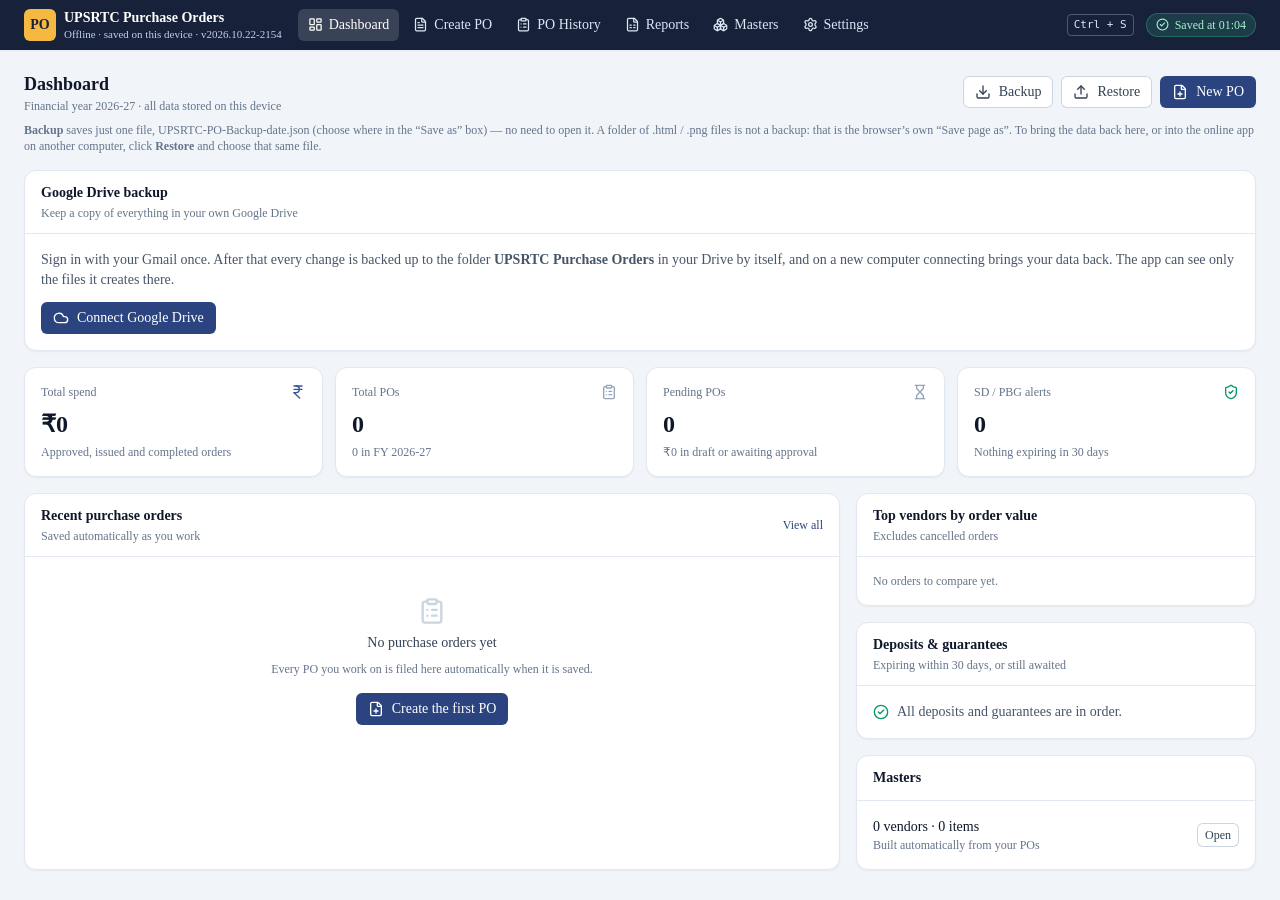
==== commit 628b1cd7: "Publish version 2026.10.22-2154 Co-Authored-By: Claude Opus 5.5 <noreply@anthropic.com>" ====
--- a/index.html
+++ b/index.html
@@ -9,7 +9,7 @@
     <meta name="theme-color" content="#18213a" />
     <meta name="description" content="Offline Purchase Order management for Uttar Pradesh State Road Transport Corporation" />
     <title>UPSRTC Purchase Orders</title>
-    <script type="module" crossorigin src="./assets/index-CJxpBQlW.js"></script>
+    <script type="module" crossorigin src="./assets/index-B9dPRPVr.js"></script>
     <link rel="stylesheet" crossorigin href="./assets/index-jk9LbDhF.css">
   </head>
   <body>
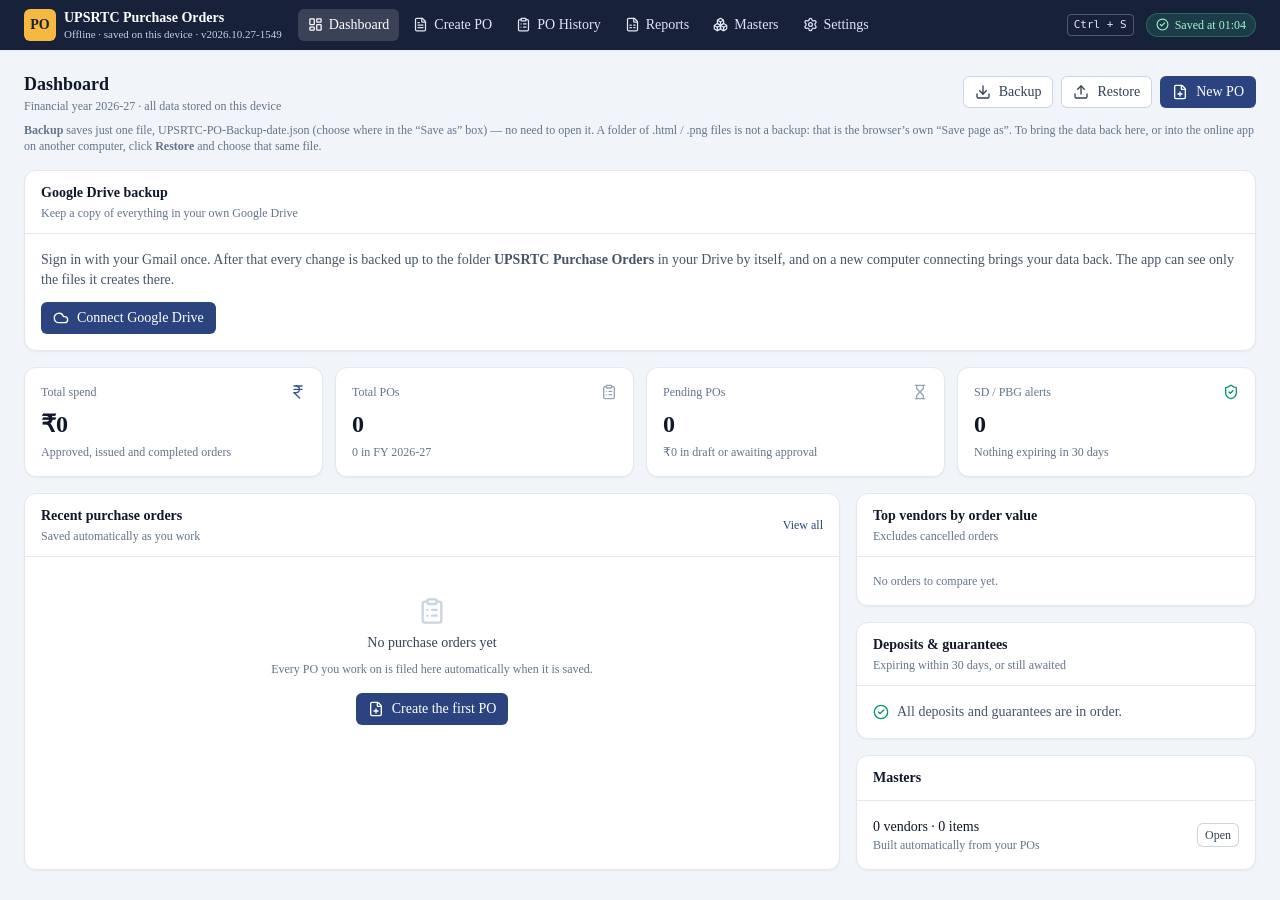
==== commit 846aa1fd: "Publish version 2026.10.27-1549 Co-Authored-By: Claude Opus 5.5 <noreply@anthropic.com>" ====
--- a/index.html
+++ b/index.html
@@ -9,8 +9,8 @@
     <meta name="theme-color" content="#18213a" />
     <meta name="description" content="Offline Purchase Order management for Uttar Pradesh State Road Transport Corporation" />
     <title>UPSRTC Purchase Orders</title>
-    <script type="module" crossorigin src="./assets/index-B9dPRPVr.js"></script>
-    <link rel="stylesheet" crossorigin href="./assets/index-jk9LbDhF.css">
+    <script type="module" crossorigin src="./assets/index-DdmeWw1U.js"></script>
+    <link rel="stylesheet" crossorigin href="./assets/index-DLGEnID_.css">
   </head>
   <body>
     <div id="root"></div>
--- a/assets/index-DLGEnID_.css
+++ b/assets/index-DLGEnID_.css
@@ -0,0 +1 @@
+*,:before,:after{--tw-border-spacing-x: 0;--tw-border-spacing-y: 0;--tw-translate-x: 0;--tw-translate-y: 0;--tw-rotate: 0;--tw-skew-x: 0;--tw-skew-y: 0;--tw-scale-x: 1;--tw-scale-y: 1;--tw-pan-x: ;--tw-pan-y: ;--tw-pinch-zoom: ;--tw-scroll-snap-strictness: proximity;--tw-gradient-from-position: ;--tw-gradient-via-position: ;--tw-gradient-to-position: ;--tw-ordinal: ;--tw-slashed-zero: ;--tw-numeric-figure: ;--tw-numeric-spacing: ;--tw-numeric-fraction: ;--tw-ring-inset: ;--tw-ring-offset-width: 0px;--tw-ring-offset-color: #fff;--tw-ring-color: rgb(59 130 246 / .5);--tw-ring-offset-shadow: 0 0 #0000;--tw-ring-shadow: 0 0 #0000;--tw-shadow: 0 0 #0000;--tw-shadow-colored: 0 0 #0000;--tw-blur: ;--tw-brightness: ;--tw-contrast: ;--tw-grayscale: ;--tw-hue-rotate: ;--tw-invert: ;--tw-saturate: ;--tw-sepia: ;--tw-drop-shadow: ;--tw-backdrop-blur: ;--tw-backdrop-brightness: ;--tw-backdrop-contrast: ;--tw-backdrop-grayscale: ;--tw-backdrop-hue-rotate: ;--tw-backdrop-invert: ;--tw-backdrop-opacity: ;--tw-backdrop-saturate: ;--tw-backdrop-sepia: ;--tw-contain-size: ;--tw-contain-layout: ;--tw-contain-paint: ;--tw-contain-style: }::backdrop{--tw-border-spacing-x: 0;--tw-border-spacing-y: 0;--tw-translate-x: 0;--tw-translate-y: 0;--tw-rotate: 0;--tw-skew-x: 0;--tw-skew-y: 0;--tw-scale-x: 1;--tw-scale-y: 1;--tw-pan-x: ;--tw-pan-y: ;--tw-pinch-zoom: ;--tw-scroll-snap-strictness: proximity;--tw-gradient-from-position: ;--tw-gradient-via-position: ;--tw-gradient-to-position: ;--tw-ordinal: ;--tw-slashed-zero: ;--tw-numeric-figure: ;--tw-numeric-spacing: ;--tw-numeric-fraction: ;--tw-ring-inset: ;--tw-ring-offset-width: 0px;--tw-ring-offset-color: #fff;--tw-ring-color: rgb(59 130 246 / .5);--tw-ring-offset-shadow: 0 0 #0000;--tw-ring-shadow: 0 0 #0000;--tw-shadow: 0 0 #0000;--tw-shadow-colored: 0 0 #0000;--tw-blur: ;--tw-brightness: ;--tw-contrast: ;--tw-grayscale: ;--tw-hue-rotate: ;--tw-invert: ;--tw-saturate: ;--tw-sepia: ;--tw-drop-shadow: ;--tw-backdrop-blur: ;--tw-backdrop-brightness: ;--tw-backdrop-contrast: ;--tw-backdrop-grayscale: ;--tw-backdrop-hue-rotate: ;--tw-backdrop-invert: ;--tw-backdrop-opacity: ;--tw-backdrop-saturate: ;--tw-backdrop-sepia: ;--tw-contain-size: ;--tw-contain-layout: ;--tw-contain-paint: ;--tw-contain-style: }*,:before,:after{box-sizing:border-box;border-width:0;border-style:solid;border-color:#e5e7eb}:before,:after{--tw-content: ""}html,:host{line-height:1.5;-webkit-text-size-adjust:100%;-moz-tab-size:4;-o-tab-size:4;tab-size:4;font-family:Times New Roman,Times,Nirmala UI,"Noto Serif Devanagari",serif;font-feature-settings:normal;font-variation-settings:normal;-webkit-tap-highlight-color:transparent}body{margin:0;line-height:inherit}hr{height:0;color:inherit;border-top-width:1px}abbr:where([title]){-webkit-text-decoration:underline dotted;text-decoration:underline dotted}h1,h2,h3,h4,h5,h6{font-size:inherit;font-weight:inherit}a{color:inherit;text-decoration:inherit}b,strong{font-weight:bolder}code,kbd,samp,pre{font-family:Cascadia Mono,Consolas,SFMono-Regular,Menlo,monospace;font-feature-settings:normal;font-variation-settings:normal;font-size:1em}small{font-size:80%}sub,sup{font-size:75%;line-height:0;position:relative;vertical-align:baseline}sub{bottom:-.25em}sup{top:-.5em}table{text-indent:0;border-color:inherit;border-collapse:collapse}button,input,optgroup,select,textarea{font-family:inherit;font-feature-settings:inherit;font-variation-settings:inherit;font-size:100%;font-weight:inherit;line-height:inherit;letter-spacing:inherit;color:inherit;margin:0;padding:0}button,select{text-transform:none}button,input:where([type=button]),input:where([type=reset]),input:where([type=submit]){-webkit-appearance:button;background-color:transparent;background-image:none}:-moz-focusring{outline:auto}:-moz-ui-invalid{box-shadow:none}progress{vertical-align:baseline}::-webkit-inner-spin-button,::-webkit-outer-spin-button{height:auto}[type=search]{-webkit-appearance:textfield;outline-offset:-2px}::-webkit-search-decoration{-webkit-appearance:none}::-webkit-file-upload-button{-webkit-appearance:button;font:inherit}summary{display:list-item}blockquote,dl,dd,h1,h2,h3,h4,h5,h6,hr,figure,p,pre{margin:0}fieldset{margin:0;padding:0}legend{padding:0}ol,ul,menu{list-style:none;margin:0;padding:0}dialog{padding:0}textarea{resize:vertical}input::-moz-placeholder,textarea::-moz-placeholder{opacity:1;color:#9ca3af}input::placeholder,textarea::placeholder{opacity:1;color:#9ca3af}button,[role=button]{cursor:pointer}:disabled{cursor:default}img,svg,video,canvas,audio,iframe,embed,object{display:block;vertical-align:middle}img,video{max-width:100%;height:auto}[hidden]:where(:not([hidden=until-found])){display:none}:root{color-scheme:light}body{background-color:#f1f5f9;color:#0f172a;-webkit-font-smoothing:antialiased;-moz-osx-font-smoothing:grayscale}.container{width:100%}@media (min-width: 640px){.container{max-width:640px}}@media (min-width: 768px){.container{max-width:768px}}@media (min-width: 1024px){.container{max-width:1024px}}@media (min-width: 1280px){.container{max-width:1280px}}@media (min-width: 1536px){.container{max-width:1536px}}.sr-only{position:absolute;width:1px;height:1px;padding:0;margin:-1px;overflow:hidden;clip:rect(0,0,0,0);white-space:nowrap;border-width:0}.pointer-events-none{pointer-events:none}.pointer-events-auto{pointer-events:auto}.visible{visibility:visible}.invisible{visibility:hidden}.collapse{visibility:collapse}.static{position:static}.\!fixed{position:fixed!important}.fixed{position:fixed}.absolute{position:absolute}.relative{position:relative}.sticky{position:sticky}.inset-0{top:0;right:0;bottom:0;left:0}.inset-x-0{left:0;right:0}.bottom-0{bottom:0}.left-2\.5{left:.625rem}.left-4{left:1rem}.top-0{top:0}.top-2\.5{top:.625rem}.top-4{top:1rem}.z-40{z-index:40}.z-50{z-index:50}.z-\[60\]{z-index:60}.col-span-2{grid-column:span 2 / span 2}.-mx-1{margin-left:-.25rem;margin-right:-.25rem}.mx-auto{margin-left:auto;margin-right:auto}.my-8{margin-top:2rem;margin-bottom:2rem}.-ml-px{margin-left:-1px}.-mt-2{margin-top:-.5rem}.mb-1{margin-bottom:.25rem}.mb-1\.5{margin-bottom:.375rem}.mb-2{margin-bottom:.5rem}.mb-3{margin-bottom:.75rem}.mb-4{margin-bottom:1rem}.ml-1{margin-left:.25rem}.ml-2{margin-left:.5rem}.mr-auto{margin-right:auto}.mt-0\.5{margin-top:.125rem}.mt-1{margin-top:.25rem}.mt-1\.5{margin-top:.375rem}.mt-2{margin-top:.5rem}.mt-3{margin-top:.75rem}.mt-px{margin-top:1px}.block{display:block}.inline{display:inline}.flex{display:flex}.inline-flex{display:inline-flex}.\!table{display:table!important}.table{display:table}.flow-root{display:flow-root}.grid{display:grid}.contents{display:contents}.hidden{display:none}.size-16{width:4rem;height:4rem}.size-4{width:1rem;height:1rem}.size-5{width:1.25rem;height:1.25rem}.size-7{width:1.75rem;height:1.75rem}.size-8{width:2rem;height:2rem}.h-1\.5{height:.375rem}.h-2{height:.5rem}.h-4{height:1rem}.h-6{height:1.5rem}.max-h-\[300px\]{max-height:300px}.max-h-\[60vh\]{max-height:60vh}.max-h-\[70vh\]{max-height:70vh}.max-h-full{max-height:100%}.min-h-screen{min-height:100vh}.w-16{width:4rem}.w-24{width:6rem}.w-28{width:7rem}.w-36{width:9rem}.w-4{width:1rem}.w-40{width:10rem}.w-6{width:1.5rem}.w-64{width:16rem}.w-8{width:2rem}.w-full{width:100%}.min-w-0{min-width:0px}.min-w-\[140px\]{min-width:140px}.min-w-\[220px\]{min-width:220px}.min-w-\[640px\]{min-width:640px}.min-w-\[720px\]{min-width:720px}.min-w-\[760px\]{min-width:760px}.min-w-\[860px\]{min-width:860px}.max-w-2xl{max-width:42rem}.max-w-3xl{max-width:48rem}.max-w-4xl{max-width:56rem}.max-w-5xl{max-width:64rem}.max-w-6xl{max-width:72rem}.max-w-\[1500px\]{max-width:1500px}.max-w-\[160px\]{max-width:160px}.max-w-\[220px\]{max-width:220px}.max-w-\[240px\]{max-width:240px}.max-w-\[260px\]{max-width:260px}.max-w-full{max-width:100%}.max-w-lg{max-width:32rem}.max-w-md{max-width:28rem}.max-w-sm{max-width:24rem}.max-w-xl{max-width:36rem}.flex-1{flex:1 1 0%}.shrink-0{flex-shrink:0}.grow{flex-grow:1}.transform{transform:translate(var(--tw-translate-x),var(--tw-translate-y)) rotate(var(--tw-rotate)) skew(var(--tw-skew-x)) skewY(var(--tw-skew-y)) scaleX(var(--tw-scale-x)) scaleY(var(--tw-scale-y))}@keyframes spin{to{transform:rotate(360deg)}}.animate-spin{animation:spin 1s linear infinite}.cursor-pointer{cursor:pointer}.list-disc{list-style-type:disc}.grid-cols-1{grid-template-columns:repeat(1,minmax(0,1fr))}.grid-cols-2{grid-template-columns:repeat(2,minmax(0,1fr))}.grid-cols-\[1fr_auto\]{grid-template-columns:1fr auto}.grid-cols-\[auto_1fr\]{grid-template-columns:auto 1fr}.flex-col{flex-direction:column}.flex-wrap{flex-wrap:wrap}.place-items-center{place-items:center}.items-start{align-items:flex-start}.items-end{align-items:flex-end}.items-center{align-items:center}.items-baseline{align-items:baseline}.items-stretch{align-items:stretch}.justify-end{justify-content:flex-end}.justify-center{justify-content:center}.justify-between{justify-content:space-between}.gap-0\.5{gap:.125rem}.gap-1{gap:.25rem}.gap-1\.5{gap:.375rem}.gap-2{gap:.5rem}.gap-3{gap:.75rem}.gap-4{gap:1rem}.gap-x-2{-moz-column-gap:.5rem;column-gap:.5rem}.gap-x-3{-moz-column-gap:.75rem;column-gap:.75rem}.gap-x-4{-moz-column-gap:1rem;column-gap:1rem}.gap-y-0\.5{row-gap:.125rem}.gap-y-1{row-gap:.25rem}.gap-y-2{row-gap:.5rem}.space-y-0\.5>:not([hidden])~:not([hidden]){--tw-space-y-reverse: 0;margin-top:calc(.125rem * calc(1 - var(--tw-space-y-reverse)));margin-bottom:calc(.125rem * var(--tw-space-y-reverse))}.space-y-1>:not([hidden])~:not([hidden]){--tw-space-y-reverse: 0;margin-top:calc(.25rem * calc(1 - var(--tw-space-y-reverse)));margin-bottom:calc(.25rem * var(--tw-space-y-reverse))}.space-y-1\.5>:not([hidden])~:not([hidden]){--tw-space-y-reverse: 0;margin-top:calc(.375rem * calc(1 - var(--tw-space-y-reverse)));margin-bottom:calc(.375rem * var(--tw-space-y-reverse))}.space-y-2>:not([hidden])~:not([hidden]){--tw-space-y-reverse: 0;margin-top:calc(.5rem * calc(1 - var(--tw-space-y-reverse)));margin-bottom:calc(.5rem * var(--tw-space-y-reverse))}.space-y-2\.5>:not([hidden])~:not([hidden]){--tw-space-y-reverse: 0;margin-top:calc(.625rem * calc(1 - var(--tw-space-y-reverse)));margin-bottom:calc(.625rem * var(--tw-space-y-reverse))}.space-y-3>:not([hidden])~:not([hidden]){--tw-space-y-reverse: 0;margin-top:calc(.75rem * calc(1 - var(--tw-space-y-reverse)));margin-bottom:calc(.75rem * var(--tw-space-y-reverse))}.space-y-4>:not([hidden])~:not([hidden]){--tw-space-y-reverse: 0;margin-top:calc(1rem * calc(1 - var(--tw-space-y-reverse)));margin-bottom:calc(1rem * var(--tw-space-y-reverse))}.divide-y>:not([hidden])~:not([hidden]){--tw-divide-y-reverse: 0;border-top-width:calc(1px * calc(1 - var(--tw-divide-y-reverse)));border-bottom-width:calc(1px * var(--tw-divide-y-reverse))}.divide-amber-200\/70>:not([hidden])~:not([hidden]){border-color:#fde68ab3}.divide-slate-100>:not([hidden])~:not([hidden]){--tw-divide-opacity: 1;border-color:rgb(241 245 249 / var(--tw-divide-opacity, 1))}.divide-slate-200>:not([hidden])~:not([hidden]){--tw-divide-opacity: 1;border-color:rgb(226 232 240 / var(--tw-divide-opacity, 1))}.overflow-auto{overflow:auto}.overflow-hidden{overflow:hidden}.overflow-x-auto{overflow-x:auto}.overflow-y-auto{overflow-y:auto}.truncate{overflow:hidden;text-overflow:ellipsis;white-space:nowrap}.whitespace-nowrap{white-space:nowrap}.break-words{overflow-wrap:break-word}.rounded{border-radius:.25rem}.rounded-full{border-radius:9999px}.rounded-lg{border-radius:.5rem}.rounded-md{border-radius:.375rem}.rounded-xl{border-radius:.75rem}.rounded-l-none{border-top-left-radius:0;border-bottom-left-radius:0}.rounded-r-\[4px\]{border-top-right-radius:4px;border-bottom-right-radius:4px}.rounded-r-none{border-top-right-radius:0;border-bottom-right-radius:0}.border{border-width:1px}.border-2{border-width:2px}.border-b{border-bottom-width:1px}.border-t{border-top-width:1px}.border-dashed{border-style:dashed}.border-amber-200{--tw-border-opacity: 1;border-color:rgb(253 230 138 / var(--tw-border-opacity, 1))}.border-amber-300{--tw-border-opacity: 1;border-color:rgb(252 211 77 / var(--tw-border-opacity, 1))}.border-amber-300\/60{border-color:#fcd34d99}.border-amber-400{--tw-border-opacity: 1;border-color:rgb(251 191 36 / var(--tw-border-opacity, 1))}.border-brand-300{--tw-border-opacity: 1;border-color:rgb(151 178 222 / var(--tw-border-opacity, 1))}.border-brand-600{--tw-border-opacity: 1;border-color:rgb(51 83 156 / var(--tw-border-opacity, 1))}.border-emerald-200{--tw-border-opacity: 1;border-color:rgb(167 243 208 / var(--tw-border-opacity, 1))}.border-emerald-300{--tw-border-opacity: 1;border-color:rgb(110 231 183 / var(--tw-border-opacity, 1))}.border-rose-200{--tw-border-opacity: 1;border-color:rgb(254 205 211 / var(--tw-border-opacity, 1))}.border-rose-300{--tw-border-opacity: 1;border-color:rgb(253 164 175 / var(--tw-border-opacity, 1))}.border-sky-300{--tw-border-opacity: 1;border-color:rgb(125 211 252 / var(--tw-border-opacity, 1))}.border-slate-100{--tw-border-opacity: 1;border-color:rgb(241 245 249 / var(--tw-border-opacity, 1))}.border-slate-200{--tw-border-opacity: 1;border-color:rgb(226 232 240 / var(--tw-border-opacity, 1))}.border-slate-300{--tw-border-opacity: 1;border-color:rgb(203 213 225 / var(--tw-border-opacity, 1))}.border-white\/25{border-color:#ffffff40}.bg-amber-300\/15{background-color:#fcd34d26}.bg-amber-400\/15{background-color:#fbbf2426}.bg-amber-50{--tw-bg-opacity: 1;background-color:rgb(255 251 235 / var(--tw-bg-opacity, 1))}.bg-amber-500{--tw-bg-opacity: 1;background-color:rgb(245 158 11 / var(--tw-bg-opacity, 1))}.bg-brand-100{--tw-bg-opacity: 1;background-color:rgb(221 230 245 / var(--tw-bg-opacity, 1))}.bg-brand-50{--tw-bg-opacity: 1;background-color:rgb(240 244 251 / var(--tw-bg-opacity, 1))}.bg-brand-600{--tw-bg-opacity: 1;background-color:rgb(51 83 156 / var(--tw-bg-opacity, 1))}.bg-brand-700{--tw-bg-opacity: 1;background-color:rgb(43 68 127 / var(--tw-bg-opacity, 1))}.bg-brand-950{--tw-bg-opacity: 1;background-color:rgb(24 33 58 / var(--tw-bg-opacity, 1))}.bg-emerald-100{--tw-bg-opacity: 1;background-color:rgb(209 250 229 / var(--tw-bg-opacity, 1))}.bg-emerald-400\/15{background-color:#34d39926}.bg-emerald-50{--tw-bg-opacity: 1;background-color:rgb(236 253 245 / var(--tw-bg-opacity, 1))}.bg-emerald-600{--tw-bg-opacity: 1;background-color:rgb(5 150 105 / var(--tw-bg-opacity, 1))}.bg-orange-400\/15{background-color:#fb923c26}.bg-rose-50{--tw-bg-opacity: 1;background-color:rgb(255 241 242 / var(--tw-bg-opacity, 1))}.bg-rose-50\/60{background-color:#fff1f299}.bg-rose-500\/20{background-color:#f43f5e33}.bg-rose-600{--tw-bg-opacity: 1;background-color:rgb(225 29 72 / var(--tw-bg-opacity, 1))}.bg-saffron-400{--tw-bg-opacity: 1;background-color:rgb(245 185 66 / var(--tw-bg-opacity, 1))}.bg-sky-100{--tw-bg-opacity: 1;background-color:rgb(224 242 254 / var(--tw-bg-opacity, 1))}.bg-sky-50{--tw-bg-opacity: 1;background-color:rgb(240 249 255 / var(--tw-bg-opacity, 1))}.bg-sky-600{--tw-bg-opacity: 1;background-color:rgb(2 132 199 / var(--tw-bg-opacity, 1))}.bg-slate-100{--tw-bg-opacity: 1;background-color:rgb(241 245 249 / var(--tw-bg-opacity, 1))}.bg-slate-200{--tw-bg-opacity: 1;background-color:rgb(226 232 240 / var(--tw-bg-opacity, 1))}.bg-slate-50{--tw-bg-opacity: 1;background-color:rgb(248 250 252 / var(--tw-bg-opacity, 1))}.bg-slate-700{--tw-bg-opacity: 1;background-color:rgb(51 65 85 / var(--tw-bg-opacity, 1))}.bg-slate-900\/50{background-color:#0f172a80}.bg-slate-900\/60{background-color:#0f172a99}.bg-white{--tw-bg-opacity: 1;background-color:rgb(255 255 255 / var(--tw-bg-opacity, 1))}.bg-white\/15{background-color:#ffffff26}.object-contain{-o-object-fit:contain;object-fit:contain}.p-0{padding:0}.p-0\.5{padding:.125rem}.p-1{padding:.25rem}.p-2{padding:.5rem}.p-2\.5{padding:.625rem}.p-3{padding:.75rem}.p-4{padding:1rem}.p-5{padding:1.25rem}.p-6{padding:1.5rem}.px-0\.5{padding-left:.125rem;padding-right:.125rem}.px-1{padding-left:.25rem;padding-right:.25rem}.px-1\.5{padding-left:.375rem;padding-right:.375rem}.px-2{padding-left:.5rem;padding-right:.5rem}.px-2\.5{padding-left:.625rem;padding-right:.625rem}.px-3{padding-left:.75rem;padding-right:.75rem}.px-4{padding-left:1rem;padding-right:1rem}.px-5{padding-left:1.25rem;padding-right:1.25rem}.py-0\.5{padding-top:.125rem;padding-bottom:.125rem}.py-1{padding-top:.25rem;padding-bottom:.25rem}.py-1\.5{padding-top:.375rem;padding-bottom:.375rem}.py-10{padding-top:2.5rem;padding-bottom:2.5rem}.py-2{padding-top:.5rem;padding-bottom:.5rem}.py-3{padding-top:.75rem;padding-bottom:.75rem}.py-4{padding-top:1rem;padding-bottom:1rem}.py-5{padding-top:1.25rem;padding-bottom:1.25rem}.py-6{padding-top:1.5rem;padding-bottom:1.5rem}.py-8{padding-top:2rem;padding-bottom:2rem}.pb-2{padding-bottom:.5rem}.pl-2\.5{padding-left:.625rem}.pl-5{padding-left:1.25rem}.pl-7{padding-left:1.75rem}.pr-1{padding-right:.25rem}.pr-2{padding-right:.5rem}.pt-2{padding-top:.5rem}.pt-3{padding-top:.75rem}.text-left{text-align:left}.text-center{text-align:center}.text-right{text-align:right}.font-mono{font-family:Cascadia Mono,Consolas,SFMono-Regular,Menlo,monospace}.font-sans{font-family:Times New Roman,Times,Nirmala UI,"Noto Serif Devanagari",serif}.text-2xl{font-size:1.5rem;line-height:2rem}.text-\[10px\]{font-size:10px}.text-\[11px\]{font-size:11px}.text-\[15px\]{font-size:15px}.text-base{font-size:1rem;line-height:1.5rem}.text-lg{font-size:1.125rem;line-height:1.75rem}.text-sm{font-size:.875rem;line-height:1.25rem}.text-xs{font-size:.75rem;line-height:1rem}.font-bold{font-weight:700}.font-medium{font-weight:500}.font-normal{font-weight:400}.font-semibold{font-weight:600}.uppercase{text-transform:uppercase}.tabular-nums{--tw-numeric-spacing: tabular-nums;font-variant-numeric:var(--tw-ordinal) var(--tw-slashed-zero) var(--tw-numeric-figure) var(--tw-numeric-spacing) var(--tw-numeric-fraction)}.leading-relaxed{line-height:1.625}.leading-tight{line-height:1.25}.tracking-wide{letter-spacing:.025em}.text-amber-100{--tw-text-opacity: 1;color:rgb(254 243 199 / var(--tw-text-opacity, 1))}.text-amber-200{--tw-text-opacity: 1;color:rgb(253 230 138 / var(--tw-text-opacity, 1))}.text-amber-600{--tw-text-opacity: 1;color:rgb(217 119 6 / var(--tw-text-opacity, 1))}.text-amber-700{--tw-text-opacity: 1;color:rgb(180 83 9 / var(--tw-text-opacity, 1))}.text-amber-800{--tw-text-opacity: 1;color:rgb(146 64 14 / var(--tw-text-opacity, 1))}.text-amber-900{--tw-text-opacity: 1;color:rgb(120 53 15 / var(--tw-text-opacity, 1))}.text-brand-100{--tw-text-opacity: 1;color:rgb(221 230 245 / var(--tw-text-opacity, 1))}.text-brand-200{--tw-text-opacity: 1;color:rgb(193 209 236 / var(--tw-text-opacity, 1))}.text-brand-600{--tw-text-opacity: 1;color:rgb(51 83 156 / var(--tw-text-opacity, 1))}.text-brand-700{--tw-text-opacity: 1;color:rgb(43 68 127 / var(--tw-text-opacity, 1))}.text-brand-800{--tw-text-opacity: 1;color:rgb(39 59 105 / var(--tw-text-opacity, 1))}.text-brand-900{--tw-text-opacity: 1;color:rgb(36 51 88 / var(--tw-text-opacity, 1))}.text-brand-950{--tw-text-opacity: 1;color:rgb(24 33 58 / var(--tw-text-opacity, 1))}.text-emerald-200{--tw-text-opacity: 1;color:rgb(167 243 208 / var(--tw-text-opacity, 1))}.text-emerald-600{--tw-text-opacity: 1;color:rgb(5 150 105 / var(--tw-text-opacity, 1))}.text-emerald-700{--tw-text-opacity: 1;color:rgb(4 120 87 / var(--tw-text-opacity, 1))}.text-emerald-800{--tw-text-opacity: 1;color:rgb(6 95 70 / var(--tw-text-opacity, 1))}.text-emerald-900{--tw-text-opacity: 1;color:rgb(6 78 59 / var(--tw-text-opacity, 1))}.text-orange-200{--tw-text-opacity: 1;color:rgb(254 215 170 / var(--tw-text-opacity, 1))}.text-rose-200{--tw-text-opacity: 1;color:rgb(254 205 211 / var(--tw-text-opacity, 1))}.text-rose-600{--tw-text-opacity: 1;color:rgb(225 29 72 / var(--tw-text-opacity, 1))}.text-rose-700{--tw-text-opacity: 1;color:rgb(190 18 60 / var(--tw-text-opacity, 1))}.text-rose-800{--tw-text-opacity: 1;color:rgb(159 18 57 / var(--tw-text-opacity, 1))}.text-rose-900{--tw-text-opacity: 1;color:rgb(136 19 55 / var(--tw-text-opacity, 1))}.text-sky-800{--tw-text-opacity: 1;color:rgb(7 89 133 / var(--tw-text-opacity, 1))}.text-sky-900{--tw-text-opacity: 1;color:rgb(12 74 110 / var(--tw-text-opacity, 1))}.text-slate-300{--tw-text-opacity: 1;color:rgb(203 213 225 / var(--tw-text-opacity, 1))}.text-slate-400{--tw-text-opacity: 1;color:rgb(148 163 184 / var(--tw-text-opacity, 1))}.text-slate-500{--tw-text-opacity: 1;color:rgb(100 116 139 / var(--tw-text-opacity, 1))}.text-slate-600{--tw-text-opacity: 1;color:rgb(71 85 105 / var(--tw-text-opacity, 1))}.text-slate-700{--tw-text-opacity: 1;color:rgb(51 65 85 / var(--tw-text-opacity, 1))}.text-slate-800{--tw-text-opacity: 1;color:rgb(30 41 59 / var(--tw-text-opacity, 1))}.text-slate-900{--tw-text-opacity: 1;color:rgb(15 23 42 / var(--tw-text-opacity, 1))}.text-white{--tw-text-opacity: 1;color:rgb(255 255 255 / var(--tw-text-opacity, 1))}.underline{text-decoration-line:underline}.opacity-60{opacity:.6}.opacity-80{opacity:.8}.shadow-lg{--tw-shadow: 0 10px 15px -3px rgb(0 0 0 / .1), 0 4px 6px -4px rgb(0 0 0 / .1);--tw-shadow-colored: 0 10px 15px -3px var(--tw-shadow-color), 0 4px 6px -4px var(--tw-shadow-color);box-shadow:var(--tw-ring-offset-shadow, 0 0 #0000),var(--tw-ring-shadow, 0 0 #0000),var(--tw-shadow)}.shadow-sm{--tw-shadow: 0 1px 2px 0 rgb(0 0 0 / .05);--tw-shadow-colored: 0 1px 2px 0 var(--tw-shadow-color);box-shadow:var(--tw-ring-offset-shadow, 0 0 #0000),var(--tw-ring-shadow, 0 0 #0000),var(--tw-shadow)}.shadow-xl{--tw-shadow: 0 20px 25px -5px rgb(0 0 0 / .1), 0 8px 10px -6px rgb(0 0 0 / .1);--tw-shadow-colored: 0 20px 25px -5px var(--tw-shadow-color), 0 8px 10px -6px var(--tw-shadow-color);box-shadow:var(--tw-ring-offset-shadow, 0 0 #0000),var(--tw-ring-shadow, 0 0 #0000),var(--tw-shadow)}.ring{--tw-ring-offset-shadow: var(--tw-ring-inset) 0 0 0 var(--tw-ring-offset-width) var(--tw-ring-offset-color);--tw-ring-shadow: var(--tw-ring-inset) 0 0 0 calc(3px + var(--tw-ring-offset-width)) var(--tw-ring-color);box-shadow:var(--tw-ring-offset-shadow),var(--tw-ring-shadow),var(--tw-shadow, 0 0 #0000)}.ring-1{--tw-ring-offset-shadow: var(--tw-ring-inset) 0 0 0 var(--tw-ring-offset-width) var(--tw-ring-offset-color);--tw-ring-shadow: var(--tw-ring-inset) 0 0 0 calc(1px + var(--tw-ring-offset-width)) var(--tw-ring-color);box-shadow:var(--tw-ring-offset-shadow),var(--tw-ring-shadow),var(--tw-shadow, 0 0 #0000)}.ring-2{--tw-ring-offset-shadow: var(--tw-ring-inset) 0 0 0 var(--tw-ring-offset-width) var(--tw-ring-offset-color);--tw-ring-shadow: var(--tw-ring-inset) 0 0 0 calc(2px + var(--tw-ring-offset-width)) var(--tw-ring-color);box-shadow:var(--tw-ring-offset-shadow),var(--tw-ring-shadow),var(--tw-shadow, 0 0 #0000)}.ring-inset{--tw-ring-inset: inset}.ring-amber-200{--tw-ring-opacity: 1;--tw-ring-color: rgb(253 230 138 / var(--tw-ring-opacity, 1))}.ring-amber-300\/30{--tw-ring-color: rgb(252 211 77 / .3)}.ring-amber-400{--tw-ring-opacity: 1;--tw-ring-color: rgb(251 191 36 / var(--tw-ring-opacity, 1))}.ring-brand-200{--tw-ring-opacity: 1;--tw-ring-color: rgb(193 209 236 / var(--tw-ring-opacity, 1))}.ring-brand-400{--tw-ring-opacity: 1;--tw-ring-color: rgb(102 139 204 / var(--tw-ring-opacity, 1))}.ring-emerald-200{--tw-ring-opacity: 1;--tw-ring-color: rgb(167 243 208 / var(--tw-ring-opacity, 1))}.ring-emerald-400{--tw-ring-opacity: 1;--tw-ring-color: rgb(52 211 153 / var(--tw-ring-opacity, 1))}.ring-emerald-400\/30{--tw-ring-color: rgb(52 211 153 / .3)}.ring-orange-400\/30{--tw-ring-color: rgb(251 146 60 / .3)}.ring-rose-200{--tw-ring-opacity: 1;--tw-ring-color: rgb(254 205 211 / var(--tw-ring-opacity, 1))}.ring-rose-400\/40{--tw-ring-color: rgb(251 113 133 / .4)}.ring-sky-200{--tw-ring-opacity: 1;--tw-ring-color: rgb(186 230 253 / var(--tw-ring-opacity, 1))}.ring-sky-400{--tw-ring-opacity: 1;--tw-ring-color: rgb(56 189 248 / var(--tw-ring-opacity, 1))}.ring-slate-200{--tw-ring-opacity: 1;--tw-ring-color: rgb(226 232 240 / var(--tw-ring-opacity, 1))}.ring-slate-300{--tw-ring-opacity: 1;--tw-ring-color: rgb(203 213 225 / var(--tw-ring-opacity, 1))}.filter{filter:var(--tw-blur) var(--tw-brightness) var(--tw-contrast) var(--tw-grayscale) var(--tw-hue-rotate) var(--tw-invert) var(--tw-saturate) var(--tw-sepia) var(--tw-drop-shadow)}.transition-colors{transition-property:color,background-color,border-color,text-decoration-color,fill,stroke;transition-timing-function:cubic-bezier(.4,0,.2,1);transition-duration:.15s}@media print{@page{size:A4 portrait;margin:0}html,body{background:#fff!important}}.placeholder\:text-slate-400::-moz-placeholder{--tw-text-opacity: 1;color:rgb(148 163 184 / var(--tw-text-opacity, 1))}.placeholder\:text-slate-400::placeholder{--tw-text-opacity: 1;color:rgb(148 163 184 / var(--tw-text-opacity, 1))}.last\:border-0:last-child{border-width:0px}.first-of-type\:border-0:first-of-type{border-width:0px}.first-of-type\:pt-0:first-of-type{padding-top:0}.hover\:border-brand-400:hover{--tw-border-opacity: 1;border-color:rgb(102 139 204 / var(--tw-border-opacity, 1))}.hover\:border-brand-500:hover{--tw-border-opacity: 1;border-color:rgb(68 107 185 / var(--tw-border-opacity, 1))}.hover\:bg-brand-100:hover{--tw-bg-opacity: 1;background-color:rgb(221 230 245 / var(--tw-bg-opacity, 1))}.hover\:bg-brand-50:hover{--tw-bg-opacity: 1;background-color:rgb(240 244 251 / var(--tw-bg-opacity, 1))}.hover\:bg-brand-800:hover{--tw-bg-opacity: 1;background-color:rgb(39 59 105 / var(--tw-bg-opacity, 1))}.hover\:bg-emerald-50:hover{--tw-bg-opacity: 1;background-color:rgb(236 253 245 / var(--tw-bg-opacity, 1))}.hover\:bg-rose-50:hover{--tw-bg-opacity: 1;background-color:rgb(255 241 242 / var(--tw-bg-opacity, 1))}.hover\:bg-rose-700:hover{--tw-bg-opacity: 1;background-color:rgb(190 18 60 / var(--tw-bg-opacity, 1))}.hover\:bg-saffron-500:hover{--tw-bg-opacity: 1;background-color:rgb(232 159 28 / var(--tw-bg-opacity, 1))}.hover\:bg-slate-100:hover{--tw-bg-opacity: 1;background-color:rgb(241 245 249 / var(--tw-bg-opacity, 1))}.hover\:bg-slate-200:hover{--tw-bg-opacity: 1;background-color:rgb(226 232 240 / var(--tw-bg-opacity, 1))}.hover\:bg-slate-50:hover{--tw-bg-opacity: 1;background-color:rgb(248 250 252 / var(--tw-bg-opacity, 1))}.hover\:bg-white\/10:hover{background-color:#ffffff1a}.hover\:bg-white\/15:hover{background-color:#ffffff26}.hover\:bg-white\/60:hover{background-color:#fff9}.hover\:text-brand-700:hover{--tw-text-opacity: 1;color:rgb(43 68 127 / var(--tw-text-opacity, 1))}.hover\:text-rose-600:hover{--tw-text-opacity: 1;color:rgb(225 29 72 / var(--tw-text-opacity, 1))}.hover\:text-slate-900:hover{--tw-text-opacity: 1;color:rgb(15 23 42 / var(--tw-text-opacity, 1))}.hover\:text-white:hover{--tw-text-opacity: 1;color:rgb(255 255 255 / var(--tw-text-opacity, 1))}.hover\:underline:hover{text-decoration-line:underline}.hover\:opacity-100:hover{opacity:1}.hover\:brightness-110:hover{--tw-brightness: brightness(1.1);filter:var(--tw-blur) var(--tw-brightness) var(--tw-contrast) var(--tw-grayscale) var(--tw-hue-rotate) var(--tw-invert) var(--tw-saturate) var(--tw-sepia) var(--tw-drop-shadow)}.focus\:border-brand-500:focus{--tw-border-opacity: 1;border-color:rgb(68 107 185 / var(--tw-border-opacity, 1))}.focus\:outline-none:focus{outline:2px solid transparent;outline-offset:2px}.focus\:ring-2:focus{--tw-ring-offset-shadow: var(--tw-ring-inset) 0 0 0 var(--tw-ring-offset-width) var(--tw-ring-offset-color);--tw-ring-shadow: var(--tw-ring-inset) 0 0 0 calc(2px + var(--tw-ring-offset-width)) var(--tw-ring-color);box-shadow:var(--tw-ring-offset-shadow),var(--tw-ring-shadow),var(--tw-shadow, 0 0 #0000)}.focus\:ring-brand-500:focus{--tw-ring-opacity: 1;--tw-ring-color: rgb(68 107 185 / var(--tw-ring-opacity, 1))}.focus\:ring-brand-500\/20:focus{--tw-ring-color: rgb(68 107 185 / .2)}.focus-visible\:outline-2:focus-visible{outline-width:2px}.focus-visible\:outline-offset-2:focus-visible{outline-offset:2px}.focus-visible\:outline-brand-600:focus-visible{outline-color:#33539c}.focus-visible\:outline-brand-700:focus-visible{outline-color:#2b447f}.focus-visible\:outline-rose-600:focus-visible{outline-color:#e11d48}.disabled\:cursor-not-allowed:disabled{cursor:not-allowed}.disabled\:bg-brand-300:disabled{--tw-bg-opacity: 1;background-color:rgb(151 178 222 / var(--tw-bg-opacity, 1))}.disabled\:bg-slate-50:disabled{--tw-bg-opacity: 1;background-color:rgb(248 250 252 / var(--tw-bg-opacity, 1))}.disabled\:text-slate-400:disabled{--tw-text-opacity: 1;color:rgb(148 163 184 / var(--tw-text-opacity, 1))}.disabled\:text-slate-500:disabled{--tw-text-opacity: 1;color:rgb(100 116 139 / var(--tw-text-opacity, 1))}@media (min-width: 640px){.sm\:col-span-2{grid-column:span 2 / span 2}.sm\:col-span-3{grid-column:span 3 / span 3}.sm\:ml-2{margin-left:.5rem}.sm\:inline-block{display:inline-block}.sm\:grid-cols-2{grid-template-columns:repeat(2,minmax(0,1fr))}.sm\:grid-cols-3{grid-template-columns:repeat(3,minmax(0,1fr))}.sm\:grid-cols-\[auto_1fr_1fr_auto\]{grid-template-columns:auto 1fr 1fr auto}.sm\:items-end{align-items:flex-end}.sm\:p-8{padding:2rem}.sm\:px-6{padding-left:1.5rem;padding-right:1.5rem}.sm\:pb-1{padding-bottom:.25rem}}@media (min-width: 768px){.md\:grid-cols-\[1fr_1fr\]{grid-template-columns:1fr 1fr}.md\:grid-cols-\[1fr_320px\]{grid-template-columns:1fr 320px}}@media (min-width: 1024px){.lg\:w-\[330px\]{width:330px}.lg\:shrink-0{flex-shrink:0}.lg\:grid-cols-2{grid-template-columns:repeat(2,minmax(0,1fr))}.lg\:grid-cols-\[minmax\(0\,1fr\)_minmax\(0\,1\.3fr\)\]{grid-template-columns:minmax(0,1fr) minmax(0,1.3fr)}.lg\:flex-row{flex-direction:row}}@media (min-width: 1280px){.xl\:col-span-2{grid-column:span 2 / span 2}.xl\:grid-cols-3{grid-template-columns:repeat(3,minmax(0,1fr))}.xl\:grid-cols-4{grid-template-columns:repeat(4,minmax(0,1fr))}}@media print{.print\:block{display:block}.print\:hidden{display:none}.print\:max-w-none{max-width:none}.print\:overflow-visible{overflow:visible}.print\:bg-white{--tw-bg-opacity: 1;background-color:rgb(255 255 255 / var(--tw-bg-opacity, 1))}.print\:p-0{padding:0}.print\:pb-0{padding-bottom:0}}.po-paper{--navy: #1f3a6b;--rule: #14305c;--ink: #16181d;--blank: #93a3bb;--cell: #8794ab;position:relative;background:#fff;color:var(--ink);font-family:Times New Roman,Times,Nirmala UI,serif;font-size:12px;line-height:1.35;-webkit-print-color-adjust:exact;print-color-adjust:exact}.po-sheet{width:210mm;min-height:297mm;padding:12mm;margin:0 auto;box-shadow:0 1px 4px #0f172a2e}.po-doc{position:relative;display:flex;flex-direction:column;align-items:center;gap:16px}.po-page{display:flex;flex-direction:column;width:210mm;height:297mm;padding:12mm;overflow:hidden;box-shadow:0 1px 4px #0f172a2e}.po-page__content{display:flex;flex:1 1 auto;flex-direction:column;min-height:0}.po-page__spacer{flex:1 1 auto;min-height:8px}.po-page>.po-page__number{position:absolute;right:12mm;bottom:5mm;color:#6b7686;font-size:9.5px}.po-measure{position:absolute;top:0;left:0;z-index:-1;width:186mm;visibility:hidden;pointer-events:none}.po-page-probe{height:273mm}.po-sheet>*,.po-page>*{position:relative;z-index:1}.po-watermark{position:absolute;top:120mm;left:50%;z-index:0;transform:translate(-50%,-50%) rotate(-32deg);font-size:58px;font-weight:700;letter-spacing:6px;white-space:nowrap;color:#eef1f7;pointer-events:none;-webkit-user-select:none;-moz-user-select:none;user-select:none}.po-letterhead{display:grid;grid-template-columns:70px 1fr 70px;align-items:start;gap:8px}.po-letterhead__text{text-align:center}.po-office-title{margin:0;color:var(--navy);font-size:19px;font-weight:700;letter-spacing:.3px}.po-office-line{margin:1px 0 0;color:var(--navy);font-size:12.5px;font-weight:700;letter-spacing:.2px}.po-office-line a,.po-office-line .po-link{color:var(--navy);text-decoration:underline}.po-title-box{display:inline-block;margin-top:7px;padding:3px 18px;border:1.5px solid var(--rule);color:var(--navy);font-size:13px;font-weight:700;letter-spacing:2.5px}.po-logo{display:flex;width:70px;height:70px;align-items:center;justify-content:center;overflow:hidden}.po-logo img{max-width:100%;max-height:100%;-o-object-fit:contain;object-fit:contain}.po-logo__emblem{display:flex;width:58px;height:58px;flex-direction:column;align-items:center;justify-content:center;border:1.5px solid var(--navy);border-radius:50%;color:var(--navy);font-size:10px;font-weight:700;line-height:1.2;text-align:center;white-space:pre-line}.po-logo--editable{cursor:pointer;border-radius:6px;background:none;padding:0;border:1px dashed transparent}.po-logo--editable:hover{border-color:#6f86ad;background:#f4f7fc}.po-rule{height:0;margin:6px 0 8px;border:none;border-top:2.5px solid var(--rule)}.po-cont-header{display:flex;flex-wrap:wrap;gap:4px 14px;align-items:baseline;margin-bottom:8px;padding-bottom:4px;border-bottom:1.5px solid var(--rule);color:var(--navy);font-size:11.5px}.po-meta-row{display:flex;align-items:baseline;gap:6px;margin-bottom:4px}.po-label{font-weight:700;white-space:nowrap}.po-parties{display:grid;grid-template-columns:1.15fr 1fr;gap:14px;margin-top:6px}.po-to p{margin:0 0 2px}.po-to .po-field-line,.po-vendor-line{display:flex;align-items:baseline;gap:4px}.po-contact{width:100%;border-collapse:collapse;table-layout:fixed}.po-contact td{border:1px solid #1b1d22;padding:3px 6px;font-size:11.5px;vertical-align:middle}.po-contact td:first-child{width:40%;font-weight:700}.po-rate-line{display:flex;flex-wrap:wrap;align-items:baseline;gap:6px;margin-top:7px}.po-instruction{margin:10px 0 5px;font-style:italic;text-align:center;font-size:11.5px}.po-items{width:100%;border-collapse:collapse;table-layout:fixed}.po-items th,.po-items td{border:1px solid var(--cell);padding:0;font-size:11px;vertical-align:middle}.po-items thead th{border-color:var(--navy);background:var(--navy);padding:5px 3px;color:#fff;font-size:10px;font-weight:700;letter-spacing:.3px;text-align:center;text-transform:uppercase}.po-items tbody td{height:24px}.po-items .po-cell-text{display:block;overflow-wrap:anywhere;padding:3px 5px;min-height:17px}.po-items .po-total-label{padding:5px 8px;text-align:right;font-size:12.5px;font-weight:700;letter-spacing:.3px}.po-items .po-total-value{padding:5px 6px;text-align:right;font-size:12.5px;font-weight:700}.po-items .po-total-label--soft,.po-items .po-total-value--soft{font-size:11.5px;font-weight:400}.po-items .po-actions-cell{text-align:center;white-space:nowrap}.po-add-row{margin-top:6px}.po-section-title{margin:12px 0 6px;font-weight:700;text-decoration:underline}.po-terms{display:grid;grid-template-columns:1fr 1fr;gap:4px 18px}.po-line{display:flex;align-items:baseline;gap:5px}.po-line__number{flex:none;font-weight:700}.po-remark{display:inline-block;margin-top:12px;padding:4px 10px;border:1px solid #1b1d22;font-size:13.5px;font-weight:700}.po-remark em{color:#1b1d22}.po-footer{display:grid;grid-template-columns:1fr 1fr;gap:18px;margin-top:16px}.po-signs{display:flex;flex-direction:column;gap:22px;align-items:stretch}.po-sign{border-top:1px solid #1b1d22;padding-top:3px;text-align:center;font-weight:700}.po-sign__gap{height:26px}.po-blank{min-width:0;padding:0 3px;border:none;border-bottom:1px dotted var(--blank);background:transparent;color:inherit;font:inherit;border-radius:0}.po-blank:focus{outline:none;border-bottom:1px solid var(--navy);background:#fdf8e3}.po-autosize{display:inline-grid;min-width:0}.po-autosize:after,.po-autosize>input{grid-area:1 / 1;font:inherit;padding:0 3px}.po-autosize:after{content:attr(data-value);height:0;overflow:hidden;visibility:hidden;white-space:pre}.po-autosize>input{width:100%;min-width:0}.po-blank--text{display:inline-block;white-space:pre-wrap}.po-blank--plain,.po-blank--plain:focus{border-bottom:none}.po-blank--grow{flex:1 1 auto;width:100%}textarea.po-blank{display:block;width:100%;resize:vertical;line-height:1.35}.po-cell{width:100%;padding:3px 5px;border:none;background:transparent;color:inherit;font:inherit;border-radius:0}.po-pick{display:inline-flex;align-items:baseline;gap:3px;min-width:0}.po-pick--grow{display:flex;flex:1 1 auto}.po-cell-with-picker{display:flex;align-items:center;gap:2px;padding-right:3px}.po-cell-with-picker .po-cell{flex:1 1 auto;min-width:0}.po-cell:focus{outline:1px solid var(--navy);outline-offset:-1px;background:#fdf8e3}.po-cell::-moz-placeholder{color:#a9b3c4;font-style:italic}.po-cell::placeholder{color:#a9b3c4;font-style:italic}.po-align-right{text-align:right}.po-align-center{text-align:center}.po-print-copy{position:fixed;top:0;left:-10000px}.po-export-stage{position:fixed;top:0;left:0;z-index:0;background:#fff}.po-export-stage .po-page{margin:0;box-shadow:none}@media print{.po-print-copy{position:static;left:0}.po-doc{display:block;gap:0}.po-measure{display:none!important}.po-page{margin:0;box-shadow:none;-moz-column-break-after:page;break-after:page;page-break-after:always}.po-page:last-of-type{-moz-column-break-after:auto;break-after:auto;page-break-after:auto}}.rpt-doc{position:relative;display:flex;flex-direction:column;align-items:flex-start;gap:16px}.rpt-doc>.rpt-page,.rpt-doc>.rpt-doc{margin-left:auto;margin-right:auto}.rpt-paper{background:#fff;color:#111;font-family:Times New Roman,Times,Nirmala UI,serif}.rpt-page{display:flex;flex-direction:column;box-sizing:border-box;width:297mm;height:210mm;padding:10mm;overflow:hidden;box-shadow:0 1px 4px #0f172a2e}.rpt-page--portrait{width:210mm;height:297mm;padding:16mm 16mm 14mm}.rpt-measure{position:absolute;top:0;left:0;z-index:-1;width:277mm;visibility:hidden;pointer-events:none}.rpt-probe{height:190mm}.rpt-measure--portrait{width:178mm}.rpt-probe--portrait{height:267mm}.rpt-flow{display:flow-root}.rpt-rc{font-size:12.5px;line-height:1.45}.rpt-rc .rpt-letter__office{margin-bottom:8px;font-size:15px}.rpt-rc .rpt-letter__ref{margin-bottom:6px}.rpt-rc__to{margin:0 0 6px 56px}.rpt-rc__greeting{margin:0}.rpt-rc .rpt-letter__body{margin-bottom:6px}.rpt-letter.rpt-rc .rpt-table{font-size:9.5px}.rpt-letter.rpt-rc .rpt-table td,.rpt-letter.rpt-rc .rpt-table th{padding:2px 3px}.rpt-rc .rpt-letter__signs{padding-top:30px}.rpt-title{margin:0 0 6px;text-align:center;font-size:13px;font-weight:700}.rpt-title u{text-underline-offset:2px}.rpt-table{width:100%;border-collapse:collapse;table-layout:fixed;font-size:10px}.rpt-table th,.rpt-table td{border:1px solid #222222;padding:2px 4px;line-height:1.25;vertical-align:middle;overflow-wrap:anywhere}.rpt-table th{background:#eee;text-align:center;font-weight:700}.rpt-c{text-align:center}.rpt-r{text-align:right;white-space:nowrap}.rpt-strong td,.rpt-strong{font-weight:700}.rpt-empty{padding:14px 4px!important;text-align:center;font-style:italic;color:#555}.rpt-signs{display:flex;justify-content:flex-end;gap:140px;padding:34px 60px 0 0;font-size:11px;font-weight:700}.rpt-spacer{flex:1}.rpt-page-number{margin-top:4px;text-align:right;font-size:9px}.rpt-letter{font-size:13.5px;line-height:1.55}.rpt-letter__office{margin:0 0 14px;text-align:center;font-size:16px;font-weight:700;line-height:1.4}.rpt-letter__ref{display:flex;justify-content:space-between;margin-bottom:12px}.rpt-letter__to{margin:0 0 12px 56px}.rpt-letter__subject{display:grid;grid-template-columns:56px 1fr;margin-bottom:10px}.rpt-letter__subject u{text-underline-offset:3px}.rpt-letter__body{margin:0 0 10px;text-indent:56px}.rpt-letter .rpt-table{font-family:Arial,Nirmala UI,sans-serif;font-size:11.5px}.rpt-letter .rpt-table td,.rpt-letter .rpt-table th{padding:4px 6px}.rpt-letter__signs{display:flex;justify-content:space-between;padding:48px 10px 0 60px;text-align:center;font-weight:700}.rpt-letter__signs--right{justify-content:flex-end;padding-right:30px}.rpt-export-stage{position:fixed;top:0;left:0;z-index:0;background:#fff}.rpt-export-stage .rpt-page{margin:0;box-shadow:none}.rpt-all{display:flex;flex-direction:column;gap:16px}.rpt-eicher__head{display:grid;grid-template-columns:110px 1fr 110px;align-items:center;margin-bottom:18px}.rpt-eicher__logo{width:100px;height:auto}.rpt-eicher__office{margin:0;text-align:center;font-size:22px;font-weight:700;line-height:1.5}.rpt-eicher__enclosure{margin:18px 0 0}.rpt-eicher__sign{display:flex;flex-direction:column;align-items:flex-end;gap:40px;margin-top:20px;padding-right:40px;text-align:center}.rpt-eicher__signer{font-weight:400}.rpt-eicher__title{font-size:15px;margin-bottom:8px}.rpt-eicher__table{font-family:Calibri,Arial,Nirmala UI,sans-serif;font-size:10.5px}.rpt-eicher__table td{padding:4px 5px}.rpt-money{display:flex;justify-content:space-between;gap:6px}.rpt-eicher__signs{display:flex;justify-content:space-around;padding-top:34px;font-size:12px;font-weight:700;text-align:center}@media print{.rpt-doc{display:block}.rpt-measure{display:none!important}.rpt-page,.rpt-doc>.rpt-page{margin:0;box-shadow:none;-moz-column-break-after:page;break-after:page;page-break-after:always}.rpt-page:last-of-type{-moz-column-break-after:auto;break-after:auto;page-break-after:auto}.rpt-all{display:block}.rpt-all>.rpt-doc+.rpt-doc{-moz-column-break-before:page;break-before:page;page-break-before:always}}
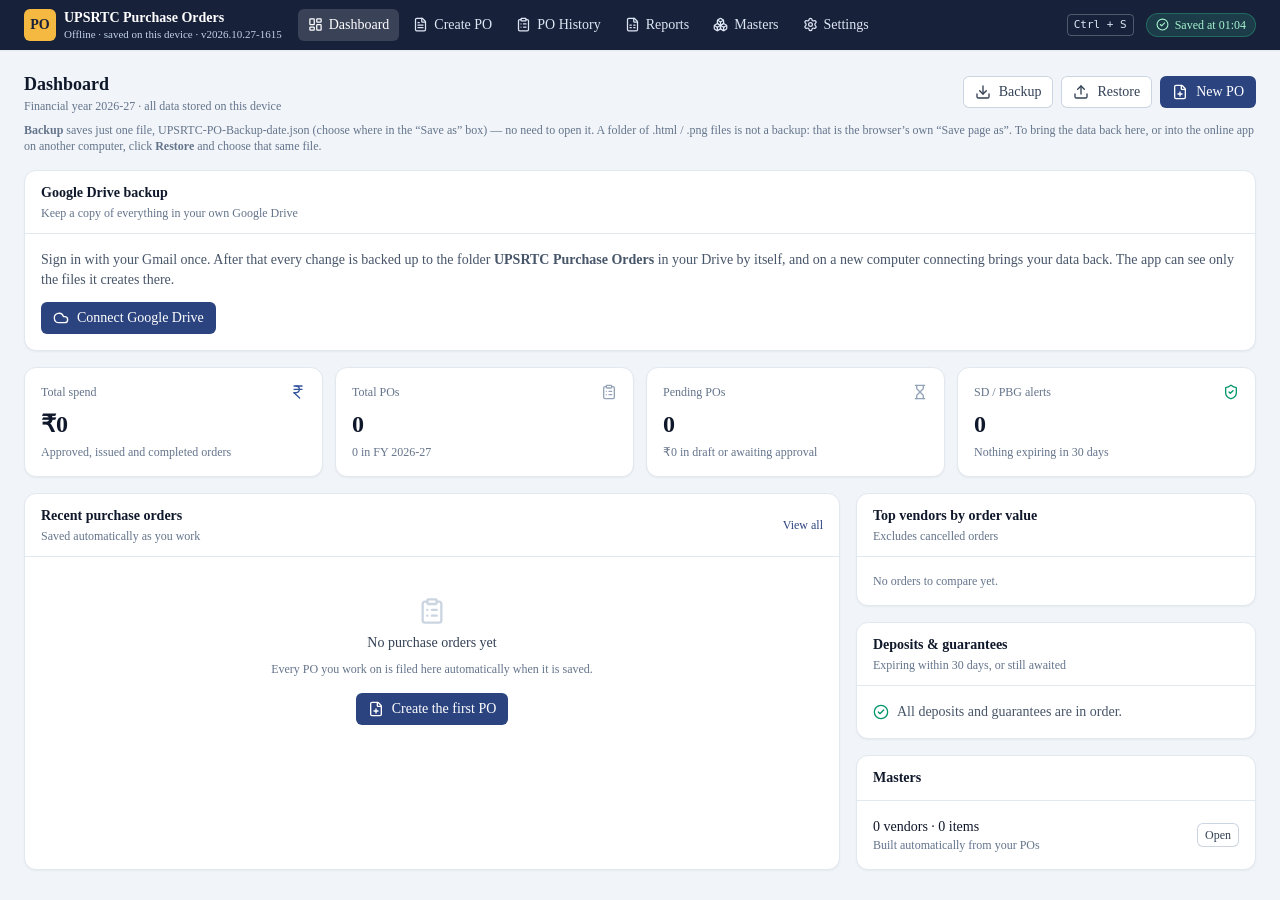
==== commit 3fda1433: "Publish version 2026.10.27-1615 Co-Authored-By: Claude Opus 5.5 <noreply@anthropic.com>" ====
--- a/index.html
+++ b/index.html
@@ -9,8 +9,8 @@
     <meta name="theme-color" content="#18213a" />
     <meta name="description" content="Offline Purchase Order management for Uttar Pradesh State Road Transport Corporation" />
     <title>UPSRTC Purchase Orders</title>
-    <script type="module" crossorigin src="./assets/index-DdmeWw1U.js"></script>
-    <link rel="stylesheet" crossorigin href="./assets/index-DLGEnID_.css">
+    <script type="module" crossorigin src="./assets/index-D08Mo0O2.js"></script>
+    <link rel="stylesheet" crossorigin href="./assets/index-B2hUJcIG.css">
   </head>
   <body>
     <div id="root"></div>
--- a/assets/index-B2hUJcIG.css
+++ b/assets/index-B2hUJcIG.css
@@ -0,0 +1 @@
+*,:before,:after{--tw-border-spacing-x: 0;--tw-border-spacing-y: 0;--tw-translate-x: 0;--tw-translate-y: 0;--tw-rotate: 0;--tw-skew-x: 0;--tw-skew-y: 0;--tw-scale-x: 1;--tw-scale-y: 1;--tw-pan-x: ;--tw-pan-y: ;--tw-pinch-zoom: ;--tw-scroll-snap-strictness: proximity;--tw-gradient-from-position: ;--tw-gradient-via-position: ;--tw-gradient-to-position: ;--tw-ordinal: ;--tw-slashed-zero: ;--tw-numeric-figure: ;--tw-numeric-spacing: ;--tw-numeric-fraction: ;--tw-ring-inset: ;--tw-ring-offset-width: 0px;--tw-ring-offset-color: #fff;--tw-ring-color: rgb(59 130 246 / .5);--tw-ring-offset-shadow: 0 0 #0000;--tw-ring-shadow: 0 0 #0000;--tw-shadow: 0 0 #0000;--tw-shadow-colored: 0 0 #0000;--tw-blur: ;--tw-brightness: ;--tw-contrast: ;--tw-grayscale: ;--tw-hue-rotate: ;--tw-invert: ;--tw-saturate: ;--tw-sepia: ;--tw-drop-shadow: ;--tw-backdrop-blur: ;--tw-backdrop-brightness: ;--tw-backdrop-contrast: ;--tw-backdrop-grayscale: ;--tw-backdrop-hue-rotate: ;--tw-backdrop-invert: ;--tw-backdrop-opacity: ;--tw-backdrop-saturate: ;--tw-backdrop-sepia: ;--tw-contain-size: ;--tw-contain-layout: ;--tw-contain-paint: ;--tw-contain-style: }::backdrop{--tw-border-spacing-x: 0;--tw-border-spacing-y: 0;--tw-translate-x: 0;--tw-translate-y: 0;--tw-rotate: 0;--tw-skew-x: 0;--tw-skew-y: 0;--tw-scale-x: 1;--tw-scale-y: 1;--tw-pan-x: ;--tw-pan-y: ;--tw-pinch-zoom: ;--tw-scroll-snap-strictness: proximity;--tw-gradient-from-position: ;--tw-gradient-via-position: ;--tw-gradient-to-position: ;--tw-ordinal: ;--tw-slashed-zero: ;--tw-numeric-figure: ;--tw-numeric-spacing: ;--tw-numeric-fraction: ;--tw-ring-inset: ;--tw-ring-offset-width: 0px;--tw-ring-offset-color: #fff;--tw-ring-color: rgb(59 130 246 / .5);--tw-ring-offset-shadow: 0 0 #0000;--tw-ring-shadow: 0 0 #0000;--tw-shadow: 0 0 #0000;--tw-shadow-colored: 0 0 #0000;--tw-blur: ;--tw-brightness: ;--tw-contrast: ;--tw-grayscale: ;--tw-hue-rotate: ;--tw-invert: ;--tw-saturate: ;--tw-sepia: ;--tw-drop-shadow: ;--tw-backdrop-blur: ;--tw-backdrop-brightness: ;--tw-backdrop-contrast: ;--tw-backdrop-grayscale: ;--tw-backdrop-hue-rotate: ;--tw-backdrop-invert: ;--tw-backdrop-opacity: ;--tw-backdrop-saturate: ;--tw-backdrop-sepia: ;--tw-contain-size: ;--tw-contain-layout: ;--tw-contain-paint: ;--tw-contain-style: }*,:before,:after{box-sizing:border-box;border-width:0;border-style:solid;border-color:#e5e7eb}:before,:after{--tw-content: ""}html,:host{line-height:1.5;-webkit-text-size-adjust:100%;-moz-tab-size:4;-o-tab-size:4;tab-size:4;font-family:Times New Roman,Times,Nirmala UI,"Noto Serif Devanagari",serif;font-feature-settings:normal;font-variation-settings:normal;-webkit-tap-highlight-color:transparent}body{margin:0;line-height:inherit}hr{height:0;color:inherit;border-top-width:1px}abbr:where([title]){-webkit-text-decoration:underline dotted;text-decoration:underline dotted}h1,h2,h3,h4,h5,h6{font-size:inherit;font-weight:inherit}a{color:inherit;text-decoration:inherit}b,strong{font-weight:bolder}code,kbd,samp,pre{font-family:Cascadia Mono,Consolas,SFMono-Regular,Menlo,monospace;font-feature-settings:normal;font-variation-settings:normal;font-size:1em}small{font-size:80%}sub,sup{font-size:75%;line-height:0;position:relative;vertical-align:baseline}sub{bottom:-.25em}sup{top:-.5em}table{text-indent:0;border-color:inherit;border-collapse:collapse}button,input,optgroup,select,textarea{font-family:inherit;font-feature-settings:inherit;font-variation-settings:inherit;font-size:100%;font-weight:inherit;line-height:inherit;letter-spacing:inherit;color:inherit;margin:0;padding:0}button,select{text-transform:none}button,input:where([type=button]),input:where([type=reset]),input:where([type=submit]){-webkit-appearance:button;background-color:transparent;background-image:none}:-moz-focusring{outline:auto}:-moz-ui-invalid{box-shadow:none}progress{vertical-align:baseline}::-webkit-inner-spin-button,::-webkit-outer-spin-button{height:auto}[type=search]{-webkit-appearance:textfield;outline-offset:-2px}::-webkit-search-decoration{-webkit-appearance:none}::-webkit-file-upload-button{-webkit-appearance:button;font:inherit}summary{display:list-item}blockquote,dl,dd,h1,h2,h3,h4,h5,h6,hr,figure,p,pre{margin:0}fieldset{margin:0;padding:0}legend{padding:0}ol,ul,menu{list-style:none;margin:0;padding:0}dialog{padding:0}textarea{resize:vertical}input::-moz-placeholder,textarea::-moz-placeholder{opacity:1;color:#9ca3af}input::placeholder,textarea::placeholder{opacity:1;color:#9ca3af}button,[role=button]{cursor:pointer}:disabled{cursor:default}img,svg,video,canvas,audio,iframe,embed,object{display:block;vertical-align:middle}img,video{max-width:100%;height:auto}[hidden]:where(:not([hidden=until-found])){display:none}:root{color-scheme:light}body{background-color:#f1f5f9;color:#0f172a;-webkit-font-smoothing:antialiased;-moz-osx-font-smoothing:grayscale}.container{width:100%}@media (min-width: 640px){.container{max-width:640px}}@media (min-width: 768px){.container{max-width:768px}}@media (min-width: 1024px){.container{max-width:1024px}}@media (min-width: 1280px){.container{max-width:1280px}}@media (min-width: 1536px){.container{max-width:1536px}}.sr-only{position:absolute;width:1px;height:1px;padding:0;margin:-1px;overflow:hidden;clip:rect(0,0,0,0);white-space:nowrap;border-width:0}.pointer-events-none{pointer-events:none}.pointer-events-auto{pointer-events:auto}.visible{visibility:visible}.invisible{visibility:hidden}.collapse{visibility:collapse}.static{position:static}.\!fixed{position:fixed!important}.fixed{position:fixed}.absolute{position:absolute}.relative{position:relative}.sticky{position:sticky}.inset-0{top:0;right:0;bottom:0;left:0}.inset-x-0{left:0;right:0}.bottom-0{bottom:0}.left-2\.5{left:.625rem}.left-4{left:1rem}.top-0{top:0}.top-2\.5{top:.625rem}.top-4{top:1rem}.z-40{z-index:40}.z-50{z-index:50}.z-\[60\]{z-index:60}.col-span-2{grid-column:span 2 / span 2}.-mx-1{margin-left:-.25rem;margin-right:-.25rem}.mx-auto{margin-left:auto;margin-right:auto}.my-8{margin-top:2rem;margin-bottom:2rem}.-ml-px{margin-left:-1px}.-mt-2{margin-top:-.5rem}.mb-1{margin-bottom:.25rem}.mb-1\.5{margin-bottom:.375rem}.mb-2{margin-bottom:.5rem}.mb-3{margin-bottom:.75rem}.mb-4{margin-bottom:1rem}.ml-1{margin-left:.25rem}.ml-2{margin-left:.5rem}.mr-auto{margin-right:auto}.mt-0\.5{margin-top:.125rem}.mt-1{margin-top:.25rem}.mt-1\.5{margin-top:.375rem}.mt-2{margin-top:.5rem}.mt-3{margin-top:.75rem}.mt-px{margin-top:1px}.block{display:block}.inline{display:inline}.flex{display:flex}.inline-flex{display:inline-flex}.\!table{display:table!important}.table{display:table}.flow-root{display:flow-root}.grid{display:grid}.contents{display:contents}.\!hidden{display:none!important}.hidden{display:none}.size-16{width:4rem;height:4rem}.size-4{width:1rem;height:1rem}.size-5{width:1.25rem;height:1.25rem}.size-7{width:1.75rem;height:1.75rem}.size-8{width:2rem;height:2rem}.h-1\.5{height:.375rem}.h-2{height:.5rem}.h-4{height:1rem}.h-6{height:1.5rem}.max-h-\[300px\]{max-height:300px}.max-h-\[60vh\]{max-height:60vh}.max-h-\[70vh\]{max-height:70vh}.max-h-full{max-height:100%}.min-h-screen{min-height:100vh}.w-16{width:4rem}.w-24{width:6rem}.w-28{width:7rem}.w-36{width:9rem}.w-4{width:1rem}.w-40{width:10rem}.w-6{width:1.5rem}.w-64{width:16rem}.w-8{width:2rem}.w-full{width:100%}.min-w-0{min-width:0px}.min-w-\[140px\]{min-width:140px}.min-w-\[220px\]{min-width:220px}.min-w-\[640px\]{min-width:640px}.min-w-\[720px\]{min-width:720px}.min-w-\[760px\]{min-width:760px}.min-w-\[860px\]{min-width:860px}.max-w-2xl{max-width:42rem}.max-w-3xl{max-width:48rem}.max-w-4xl{max-width:56rem}.max-w-5xl{max-width:64rem}.max-w-6xl{max-width:72rem}.max-w-\[1500px\]{max-width:1500px}.max-w-\[160px\]{max-width:160px}.max-w-\[220px\]{max-width:220px}.max-w-\[240px\]{max-width:240px}.max-w-\[260px\]{max-width:260px}.max-w-full{max-width:100%}.max-w-lg{max-width:32rem}.max-w-md{max-width:28rem}.max-w-sm{max-width:24rem}.max-w-xl{max-width:36rem}.flex-1{flex:1 1 0%}.shrink-0{flex-shrink:0}.grow{flex-grow:1}.transform{transform:translate(var(--tw-translate-x),var(--tw-translate-y)) rotate(var(--tw-rotate)) skew(var(--tw-skew-x)) skewY(var(--tw-skew-y)) scaleX(var(--tw-scale-x)) scaleY(var(--tw-scale-y))}@keyframes spin{to{transform:rotate(360deg)}}.animate-spin{animation:spin 1s linear infinite}.cursor-pointer{cursor:pointer}.list-disc{list-style-type:disc}.grid-cols-1{grid-template-columns:repeat(1,minmax(0,1fr))}.grid-cols-2{grid-template-columns:repeat(2,minmax(0,1fr))}.grid-cols-\[1fr_auto\]{grid-template-columns:1fr auto}.grid-cols-\[auto_1fr\]{grid-template-columns:auto 1fr}.flex-col{flex-direction:column}.flex-wrap{flex-wrap:wrap}.place-items-center{place-items:center}.items-start{align-items:flex-start}.items-end{align-items:flex-end}.items-center{align-items:center}.items-baseline{align-items:baseline}.items-stretch{align-items:stretch}.justify-end{justify-content:flex-end}.justify-center{justify-content:center}.justify-between{justify-content:space-between}.gap-0\.5{gap:.125rem}.gap-1{gap:.25rem}.gap-1\.5{gap:.375rem}.gap-2{gap:.5rem}.gap-3{gap:.75rem}.gap-4{gap:1rem}.gap-x-2{-moz-column-gap:.5rem;column-gap:.5rem}.gap-x-3{-moz-column-gap:.75rem;column-gap:.75rem}.gap-x-4{-moz-column-gap:1rem;column-gap:1rem}.gap-y-0\.5{row-gap:.125rem}.gap-y-1{row-gap:.25rem}.gap-y-2{row-gap:.5rem}.space-y-0\.5>:not([hidden])~:not([hidden]){--tw-space-y-reverse: 0;margin-top:calc(.125rem * calc(1 - var(--tw-space-y-reverse)));margin-bottom:calc(.125rem * var(--tw-space-y-reverse))}.space-y-1>:not([hidden])~:not([hidden]){--tw-space-y-reverse: 0;margin-top:calc(.25rem * calc(1 - var(--tw-space-y-reverse)));margin-bottom:calc(.25rem * var(--tw-space-y-reverse))}.space-y-1\.5>:not([hidden])~:not([hidden]){--tw-space-y-reverse: 0;margin-top:calc(.375rem * calc(1 - var(--tw-space-y-reverse)));margin-bottom:calc(.375rem * var(--tw-space-y-reverse))}.space-y-2>:not([hidden])~:not([hidden]){--tw-space-y-reverse: 0;margin-top:calc(.5rem * calc(1 - var(--tw-space-y-reverse)));margin-bottom:calc(.5rem * var(--tw-space-y-reverse))}.space-y-2\.5>:not([hidden])~:not([hidden]){--tw-space-y-reverse: 0;margin-top:calc(.625rem * calc(1 - var(--tw-space-y-reverse)));margin-bottom:calc(.625rem * var(--tw-space-y-reverse))}.space-y-3>:not([hidden])~:not([hidden]){--tw-space-y-reverse: 0;margin-top:calc(.75rem * calc(1 - var(--tw-space-y-reverse)));margin-bottom:calc(.75rem * var(--tw-space-y-reverse))}.space-y-4>:not([hidden])~:not([hidden]){--tw-space-y-reverse: 0;margin-top:calc(1rem * calc(1 - var(--tw-space-y-reverse)));margin-bottom:calc(1rem * var(--tw-space-y-reverse))}.divide-y>:not([hidden])~:not([hidden]){--tw-divide-y-reverse: 0;border-top-width:calc(1px * calc(1 - var(--tw-divide-y-reverse)));border-bottom-width:calc(1px * var(--tw-divide-y-reverse))}.divide-amber-200\/70>:not([hidden])~:not([hidden]){border-color:#fde68ab3}.divide-slate-100>:not([hidden])~:not([hidden]){--tw-divide-opacity: 1;border-color:rgb(241 245 249 / var(--tw-divide-opacity, 1))}.divide-slate-200>:not([hidden])~:not([hidden]){--tw-divide-opacity: 1;border-color:rgb(226 232 240 / var(--tw-divide-opacity, 1))}.overflow-auto{overflow:auto}.overflow-hidden{overflow:hidden}.overflow-x-auto{overflow-x:auto}.overflow-y-auto{overflow-y:auto}.truncate{overflow:hidden;text-overflow:ellipsis;white-space:nowrap}.whitespace-nowrap{white-space:nowrap}.break-words{overflow-wrap:break-word}.rounded{border-radius:.25rem}.rounded-full{border-radius:9999px}.rounded-lg{border-radius:.5rem}.rounded-md{border-radius:.375rem}.rounded-xl{border-radius:.75rem}.rounded-l-none{border-top-left-radius:0;border-bottom-left-radius:0}.rounded-r-\[4px\]{border-top-right-radius:4px;border-bottom-right-radius:4px}.rounded-r-none{border-top-right-radius:0;border-bottom-right-radius:0}.border{border-width:1px}.border-2{border-width:2px}.border-b{border-bottom-width:1px}.border-t{border-top-width:1px}.border-dashed{border-style:dashed}.border-amber-200{--tw-border-opacity: 1;border-color:rgb(253 230 138 / var(--tw-border-opacity, 1))}.border-amber-300{--tw-border-opacity: 1;border-color:rgb(252 211 77 / var(--tw-border-opacity, 1))}.border-amber-300\/60{border-color:#fcd34d99}.border-amber-400{--tw-border-opacity: 1;border-color:rgb(251 191 36 / var(--tw-border-opacity, 1))}.border-brand-300{--tw-border-opacity: 1;border-color:rgb(151 178 222 / var(--tw-border-opacity, 1))}.border-brand-600{--tw-border-opacity: 1;border-color:rgb(51 83 156 / var(--tw-border-opacity, 1))}.border-emerald-200{--tw-border-opacity: 1;border-color:rgb(167 243 208 / var(--tw-border-opacity, 1))}.border-emerald-300{--tw-border-opacity: 1;border-color:rgb(110 231 183 / var(--tw-border-opacity, 1))}.border-rose-200{--tw-border-opacity: 1;border-color:rgb(254 205 211 / var(--tw-border-opacity, 1))}.border-rose-300{--tw-border-opacity: 1;border-color:rgb(253 164 175 / var(--tw-border-opacity, 1))}.border-sky-300{--tw-border-opacity: 1;border-color:rgb(125 211 252 / var(--tw-border-opacity, 1))}.border-slate-100{--tw-border-opacity: 1;border-color:rgb(241 245 249 / var(--tw-border-opacity, 1))}.border-slate-200{--tw-border-opacity: 1;border-color:rgb(226 232 240 / var(--tw-border-opacity, 1))}.border-slate-300{--tw-border-opacity: 1;border-color:rgb(203 213 225 / var(--tw-border-opacity, 1))}.border-white\/25{border-color:#ffffff40}.bg-amber-300\/15{background-color:#fcd34d26}.bg-amber-400\/15{background-color:#fbbf2426}.bg-amber-50{--tw-bg-opacity: 1;background-color:rgb(255 251 235 / var(--tw-bg-opacity, 1))}.bg-amber-500{--tw-bg-opacity: 1;background-color:rgb(245 158 11 / var(--tw-bg-opacity, 1))}.bg-brand-100{--tw-bg-opacity: 1;background-color:rgb(221 230 245 / var(--tw-bg-opacity, 1))}.bg-brand-50{--tw-bg-opacity: 1;background-color:rgb(240 244 251 / var(--tw-bg-opacity, 1))}.bg-brand-600{--tw-bg-opacity: 1;background-color:rgb(51 83 156 / var(--tw-bg-opacity, 1))}.bg-brand-700{--tw-bg-opacity: 1;background-color:rgb(43 68 127 / var(--tw-bg-opacity, 1))}.bg-brand-950{--tw-bg-opacity: 1;background-color:rgb(24 33 58 / var(--tw-bg-opacity, 1))}.bg-emerald-100{--tw-bg-opacity: 1;background-color:rgb(209 250 229 / var(--tw-bg-opacity, 1))}.bg-emerald-400\/15{background-color:#34d39926}.bg-emerald-50{--tw-bg-opacity: 1;background-color:rgb(236 253 245 / var(--tw-bg-opacity, 1))}.bg-emerald-600{--tw-bg-opacity: 1;background-color:rgb(5 150 105 / var(--tw-bg-opacity, 1))}.bg-orange-400\/15{background-color:#fb923c26}.bg-rose-50{--tw-bg-opacity: 1;background-color:rgb(255 241 242 / var(--tw-bg-opacity, 1))}.bg-rose-50\/60{background-color:#fff1f299}.bg-rose-500\/20{background-color:#f43f5e33}.bg-rose-600{--tw-bg-opacity: 1;background-color:rgb(225 29 72 / var(--tw-bg-opacity, 1))}.bg-saffron-400{--tw-bg-opacity: 1;background-color:rgb(245 185 66 / var(--tw-bg-opacity, 1))}.bg-sky-100{--tw-bg-opacity: 1;background-color:rgb(224 242 254 / var(--tw-bg-opacity, 1))}.bg-sky-50{--tw-bg-opacity: 1;background-color:rgb(240 249 255 / var(--tw-bg-opacity, 1))}.bg-sky-600{--tw-bg-opacity: 1;background-color:rgb(2 132 199 / var(--tw-bg-opacity, 1))}.bg-slate-100{--tw-bg-opacity: 1;background-color:rgb(241 245 249 / var(--tw-bg-opacity, 1))}.bg-slate-200{--tw-bg-opacity: 1;background-color:rgb(226 232 240 / var(--tw-bg-opacity, 1))}.bg-slate-50{--tw-bg-opacity: 1;background-color:rgb(248 250 252 / var(--tw-bg-opacity, 1))}.bg-slate-700{--tw-bg-opacity: 1;background-color:rgb(51 65 85 / var(--tw-bg-opacity, 1))}.bg-slate-900\/50{background-color:#0f172a80}.bg-slate-900\/60{background-color:#0f172a99}.bg-white{--tw-bg-opacity: 1;background-color:rgb(255 255 255 / var(--tw-bg-opacity, 1))}.bg-white\/15{background-color:#ffffff26}.object-contain{-o-object-fit:contain;object-fit:contain}.p-0{padding:0}.p-0\.5{padding:.125rem}.p-1{padding:.25rem}.p-2{padding:.5rem}.p-2\.5{padding:.625rem}.p-3{padding:.75rem}.p-4{padding:1rem}.p-5{padding:1.25rem}.p-6{padding:1.5rem}.px-0\.5{padding-left:.125rem;padding-right:.125rem}.px-1{padding-left:.25rem;padding-right:.25rem}.px-1\.5{padding-left:.375rem;padding-right:.375rem}.px-2{padding-left:.5rem;padding-right:.5rem}.px-2\.5{padding-left:.625rem;padding-right:.625rem}.px-3{padding-left:.75rem;padding-right:.75rem}.px-4{padding-left:1rem;padding-right:1rem}.px-5{padding-left:1.25rem;padding-right:1.25rem}.py-0\.5{padding-top:.125rem;padding-bottom:.125rem}.py-1{padding-top:.25rem;padding-bottom:.25rem}.py-1\.5{padding-top:.375rem;padding-bottom:.375rem}.py-10{padding-top:2.5rem;padding-bottom:2.5rem}.py-2{padding-top:.5rem;padding-bottom:.5rem}.py-3{padding-top:.75rem;padding-bottom:.75rem}.py-4{padding-top:1rem;padding-bottom:1rem}.py-5{padding-top:1.25rem;padding-bottom:1.25rem}.py-6{padding-top:1.5rem;padding-bottom:1.5rem}.py-8{padding-top:2rem;padding-bottom:2rem}.pb-2{padding-bottom:.5rem}.pl-2\.5{padding-left:.625rem}.pl-5{padding-left:1.25rem}.pl-7{padding-left:1.75rem}.pr-1{padding-right:.25rem}.pr-2{padding-right:.5rem}.pt-2{padding-top:.5rem}.pt-3{padding-top:.75rem}.text-left{text-align:left}.text-center{text-align:center}.text-right{text-align:right}.font-mono{font-family:Cascadia Mono,Consolas,SFMono-Regular,Menlo,monospace}.font-sans{font-family:Times New Roman,Times,Nirmala UI,"Noto Serif Devanagari",serif}.text-2xl{font-size:1.5rem;line-height:2rem}.text-\[10px\]{font-size:10px}.text-\[11px\]{font-size:11px}.text-\[15px\]{font-size:15px}.text-base{font-size:1rem;line-height:1.5rem}.text-lg{font-size:1.125rem;line-height:1.75rem}.text-sm{font-size:.875rem;line-height:1.25rem}.text-xs{font-size:.75rem;line-height:1rem}.font-bold{font-weight:700}.font-medium{font-weight:500}.font-normal{font-weight:400}.font-semibold{font-weight:600}.uppercase{text-transform:uppercase}.tabular-nums{--tw-numeric-spacing: tabular-nums;font-variant-numeric:var(--tw-ordinal) var(--tw-slashed-zero) var(--tw-numeric-figure) var(--tw-numeric-spacing) var(--tw-numeric-fraction)}.leading-relaxed{line-height:1.625}.leading-tight{line-height:1.25}.tracking-wide{letter-spacing:.025em}.text-amber-100{--tw-text-opacity: 1;color:rgb(254 243 199 / var(--tw-text-opacity, 1))}.text-amber-200{--tw-text-opacity: 1;color:rgb(253 230 138 / var(--tw-text-opacity, 1))}.text-amber-600{--tw-text-opacity: 1;color:rgb(217 119 6 / var(--tw-text-opacity, 1))}.text-amber-700{--tw-text-opacity: 1;color:rgb(180 83 9 / var(--tw-text-opacity, 1))}.text-amber-800{--tw-text-opacity: 1;color:rgb(146 64 14 / var(--tw-text-opacity, 1))}.text-amber-900{--tw-text-opacity: 1;color:rgb(120 53 15 / var(--tw-text-opacity, 1))}.text-brand-100{--tw-text-opacity: 1;color:rgb(221 230 245 / var(--tw-text-opacity, 1))}.text-brand-200{--tw-text-opacity: 1;color:rgb(193 209 236 / var(--tw-text-opacity, 1))}.text-brand-600{--tw-text-opacity: 1;color:rgb(51 83 156 / var(--tw-text-opacity, 1))}.text-brand-700{--tw-text-opacity: 1;color:rgb(43 68 127 / var(--tw-text-opacity, 1))}.text-brand-800{--tw-text-opacity: 1;color:rgb(39 59 105 / var(--tw-text-opacity, 1))}.text-brand-900{--tw-text-opacity: 1;color:rgb(36 51 88 / var(--tw-text-opacity, 1))}.text-brand-950{--tw-text-opacity: 1;color:rgb(24 33 58 / var(--tw-text-opacity, 1))}.text-emerald-200{--tw-text-opacity: 1;color:rgb(167 243 208 / var(--tw-text-opacity, 1))}.text-emerald-600{--tw-text-opacity: 1;color:rgb(5 150 105 / var(--tw-text-opacity, 1))}.text-emerald-700{--tw-text-opacity: 1;color:rgb(4 120 87 / var(--tw-text-opacity, 1))}.text-emerald-800{--tw-text-opacity: 1;color:rgb(6 95 70 / var(--tw-text-opacity, 1))}.text-emerald-900{--tw-text-opacity: 1;color:rgb(6 78 59 / var(--tw-text-opacity, 1))}.text-orange-200{--tw-text-opacity: 1;color:rgb(254 215 170 / var(--tw-text-opacity, 1))}.text-rose-200{--tw-text-opacity: 1;color:rgb(254 205 211 / var(--tw-text-opacity, 1))}.text-rose-600{--tw-text-opacity: 1;color:rgb(225 29 72 / var(--tw-text-opacity, 1))}.text-rose-700{--tw-text-opacity: 1;color:rgb(190 18 60 / var(--tw-text-opacity, 1))}.text-rose-800{--tw-text-opacity: 1;color:rgb(159 18 57 / var(--tw-text-opacity, 1))}.text-rose-900{--tw-text-opacity: 1;color:rgb(136 19 55 / var(--tw-text-opacity, 1))}.text-sky-800{--tw-text-opacity: 1;color:rgb(7 89 133 / var(--tw-text-opacity, 1))}.text-sky-900{--tw-text-opacity: 1;color:rgb(12 74 110 / var(--tw-text-opacity, 1))}.text-slate-300{--tw-text-opacity: 1;color:rgb(203 213 225 / var(--tw-text-opacity, 1))}.text-slate-400{--tw-text-opacity: 1;color:rgb(148 163 184 / var(--tw-text-opacity, 1))}.text-slate-500{--tw-text-opacity: 1;color:rgb(100 116 139 / var(--tw-text-opacity, 1))}.text-slate-600{--tw-text-opacity: 1;color:rgb(71 85 105 / var(--tw-text-opacity, 1))}.text-slate-700{--tw-text-opacity: 1;color:rgb(51 65 85 / var(--tw-text-opacity, 1))}.text-slate-800{--tw-text-opacity: 1;color:rgb(30 41 59 / var(--tw-text-opacity, 1))}.text-slate-900{--tw-text-opacity: 1;color:rgb(15 23 42 / var(--tw-text-opacity, 1))}.text-white{--tw-text-opacity: 1;color:rgb(255 255 255 / var(--tw-text-opacity, 1))}.underline{text-decoration-line:underline}.line-through{text-decoration-line:line-through}.opacity-60{opacity:.6}.opacity-80{opacity:.8}.shadow-lg{--tw-shadow: 0 10px 15px -3px rgb(0 0 0 / .1), 0 4px 6px -4px rgb(0 0 0 / .1);--tw-shadow-colored: 0 10px 15px -3px var(--tw-shadow-color), 0 4px 6px -4px var(--tw-shadow-color);box-shadow:var(--tw-ring-offset-shadow, 0 0 #0000),var(--tw-ring-shadow, 0 0 #0000),var(--tw-shadow)}.shadow-sm{--tw-shadow: 0 1px 2px 0 rgb(0 0 0 / .05);--tw-shadow-colored: 0 1px 2px 0 var(--tw-shadow-color);box-shadow:var(--tw-ring-offset-shadow, 0 0 #0000),var(--tw-ring-shadow, 0 0 #0000),var(--tw-shadow)}.shadow-xl{--tw-shadow: 0 20px 25px -5px rgb(0 0 0 / .1), 0 8px 10px -6px rgb(0 0 0 / .1);--tw-shadow-colored: 0 20px 25px -5px var(--tw-shadow-color), 0 8px 10px -6px var(--tw-shadow-color);box-shadow:var(--tw-ring-offset-shadow, 0 0 #0000),var(--tw-ring-shadow, 0 0 #0000),var(--tw-shadow)}.ring{--tw-ring-offset-shadow: var(--tw-ring-inset) 0 0 0 var(--tw-ring-offset-width) var(--tw-ring-offset-color);--tw-ring-shadow: var(--tw-ring-inset) 0 0 0 calc(3px + var(--tw-ring-offset-width)) var(--tw-ring-color);box-shadow:var(--tw-ring-offset-shadow),var(--tw-ring-shadow),var(--tw-shadow, 0 0 #0000)}.ring-1{--tw-ring-offset-shadow: var(--tw-ring-inset) 0 0 0 var(--tw-ring-offset-width) var(--tw-ring-offset-color);--tw-ring-shadow: var(--tw-ring-inset) 0 0 0 calc(1px + var(--tw-ring-offset-width)) var(--tw-ring-color);box-shadow:var(--tw-ring-offset-shadow),var(--tw-ring-shadow),var(--tw-shadow, 0 0 #0000)}.ring-2{--tw-ring-offset-shadow: var(--tw-ring-inset) 0 0 0 var(--tw-ring-offset-width) var(--tw-ring-offset-color);--tw-ring-shadow: var(--tw-ring-inset) 0 0 0 calc(2px + var(--tw-ring-offset-width)) var(--tw-ring-color);box-shadow:var(--tw-ring-offset-shadow),var(--tw-ring-shadow),var(--tw-shadow, 0 0 #0000)}.ring-inset{--tw-ring-inset: inset}.ring-amber-200{--tw-ring-opacity: 1;--tw-ring-color: rgb(253 230 138 / var(--tw-ring-opacity, 1))}.ring-amber-300\/30{--tw-ring-color: rgb(252 211 77 / .3)}.ring-amber-400{--tw-ring-opacity: 1;--tw-ring-color: rgb(251 191 36 / var(--tw-ring-opacity, 1))}.ring-brand-200{--tw-ring-opacity: 1;--tw-ring-color: rgb(193 209 236 / var(--tw-ring-opacity, 1))}.ring-brand-400{--tw-ring-opacity: 1;--tw-ring-color: rgb(102 139 204 / var(--tw-ring-opacity, 1))}.ring-emerald-200{--tw-ring-opacity: 1;--tw-ring-color: rgb(167 243 208 / var(--tw-ring-opacity, 1))}.ring-emerald-400{--tw-ring-opacity: 1;--tw-ring-color: rgb(52 211 153 / var(--tw-ring-opacity, 1))}.ring-emerald-400\/30{--tw-ring-color: rgb(52 211 153 / .3)}.ring-orange-400\/30{--tw-ring-color: rgb(251 146 60 / .3)}.ring-rose-200{--tw-ring-opacity: 1;--tw-ring-color: rgb(254 205 211 / var(--tw-ring-opacity, 1))}.ring-rose-400\/40{--tw-ring-color: rgb(251 113 133 / .4)}.ring-sky-200{--tw-ring-opacity: 1;--tw-ring-color: rgb(186 230 253 / var(--tw-ring-opacity, 1))}.ring-sky-400{--tw-ring-opacity: 1;--tw-ring-color: rgb(56 189 248 / var(--tw-ring-opacity, 1))}.ring-slate-200{--tw-ring-opacity: 1;--tw-ring-color: rgb(226 232 240 / var(--tw-ring-opacity, 1))}.ring-slate-300{--tw-ring-opacity: 1;--tw-ring-color: rgb(203 213 225 / var(--tw-ring-opacity, 1))}.filter{filter:var(--tw-blur) var(--tw-brightness) var(--tw-contrast) var(--tw-grayscale) var(--tw-hue-rotate) var(--tw-invert) var(--tw-saturate) var(--tw-sepia) var(--tw-drop-shadow)}.transition-colors{transition-property:color,background-color,border-color,text-decoration-color,fill,stroke;transition-timing-function:cubic-bezier(.4,0,.2,1);transition-duration:.15s}@media print{@page{size:A4 portrait;margin:0}html,body{background:#fff!important}}.placeholder\:text-slate-400::-moz-placeholder{--tw-text-opacity: 1;color:rgb(148 163 184 / var(--tw-text-opacity, 1))}.placeholder\:text-slate-400::placeholder{--tw-text-opacity: 1;color:rgb(148 163 184 / var(--tw-text-opacity, 1))}.last\:border-0:last-child{border-width:0px}.first-of-type\:border-0:first-of-type{border-width:0px}.first-of-type\:pt-0:first-of-type{padding-top:0}.hover\:border-brand-400:hover{--tw-border-opacity: 1;border-color:rgb(102 139 204 / var(--tw-border-opacity, 1))}.hover\:border-brand-500:hover{--tw-border-opacity: 1;border-color:rgb(68 107 185 / var(--tw-border-opacity, 1))}.hover\:bg-brand-100:hover{--tw-bg-opacity: 1;background-color:rgb(221 230 245 / var(--tw-bg-opacity, 1))}.hover\:bg-brand-50:hover{--tw-bg-opacity: 1;background-color:rgb(240 244 251 / var(--tw-bg-opacity, 1))}.hover\:bg-brand-800:hover{--tw-bg-opacity: 1;background-color:rgb(39 59 105 / var(--tw-bg-opacity, 1))}.hover\:bg-emerald-50:hover{--tw-bg-opacity: 1;background-color:rgb(236 253 245 / var(--tw-bg-opacity, 1))}.hover\:bg-rose-50:hover{--tw-bg-opacity: 1;background-color:rgb(255 241 242 / var(--tw-bg-opacity, 1))}.hover\:bg-rose-700:hover{--tw-bg-opacity: 1;background-color:rgb(190 18 60 / var(--tw-bg-opacity, 1))}.hover\:bg-saffron-500:hover{--tw-bg-opacity: 1;background-color:rgb(232 159 28 / var(--tw-bg-opacity, 1))}.hover\:bg-slate-100:hover{--tw-bg-opacity: 1;background-color:rgb(241 245 249 / var(--tw-bg-opacity, 1))}.hover\:bg-slate-200:hover{--tw-bg-opacity: 1;background-color:rgb(226 232 240 / var(--tw-bg-opacity, 1))}.hover\:bg-slate-50:hover{--tw-bg-opacity: 1;background-color:rgb(248 250 252 / var(--tw-bg-opacity, 1))}.hover\:bg-white\/10:hover{background-color:#ffffff1a}.hover\:bg-white\/15:hover{background-color:#ffffff26}.hover\:bg-white\/60:hover{background-color:#fff9}.hover\:text-brand-700:hover{--tw-text-opacity: 1;color:rgb(43 68 127 / var(--tw-text-opacity, 1))}.hover\:text-rose-600:hover{--tw-text-opacity: 1;color:rgb(225 29 72 / var(--tw-text-opacity, 1))}.hover\:text-slate-900:hover{--tw-text-opacity: 1;color:rgb(15 23 42 / var(--tw-text-opacity, 1))}.hover\:text-white:hover{--tw-text-opacity: 1;color:rgb(255 255 255 / var(--tw-text-opacity, 1))}.hover\:underline:hover{text-decoration-line:underline}.hover\:opacity-100:hover{opacity:1}.hover\:brightness-110:hover{--tw-brightness: brightness(1.1);filter:var(--tw-blur) var(--tw-brightness) var(--tw-contrast) var(--tw-grayscale) var(--tw-hue-rotate) var(--tw-invert) var(--tw-saturate) var(--tw-sepia) var(--tw-drop-shadow)}.focus\:border-brand-500:focus{--tw-border-opacity: 1;border-color:rgb(68 107 185 / var(--tw-border-opacity, 1))}.focus\:outline-none:focus{outline:2px solid transparent;outline-offset:2px}.focus\:ring-2:focus{--tw-ring-offset-shadow: var(--tw-ring-inset) 0 0 0 var(--tw-ring-offset-width) var(--tw-ring-offset-color);--tw-ring-shadow: var(--tw-ring-inset) 0 0 0 calc(2px + var(--tw-ring-offset-width)) var(--tw-ring-color);box-shadow:var(--tw-ring-offset-shadow),var(--tw-ring-shadow),var(--tw-shadow, 0 0 #0000)}.focus\:ring-brand-500:focus{--tw-ring-opacity: 1;--tw-ring-color: rgb(68 107 185 / var(--tw-ring-opacity, 1))}.focus\:ring-brand-500\/20:focus{--tw-ring-color: rgb(68 107 185 / .2)}.focus-visible\:outline-2:focus-visible{outline-width:2px}.focus-visible\:outline-offset-2:focus-visible{outline-offset:2px}.focus-visible\:outline-brand-600:focus-visible{outline-color:#33539c}.focus-visible\:outline-brand-700:focus-visible{outline-color:#2b447f}.focus-visible\:outline-rose-600:focus-visible{outline-color:#e11d48}.disabled\:cursor-not-allowed:disabled{cursor:not-allowed}.disabled\:bg-brand-300:disabled{--tw-bg-opacity: 1;background-color:rgb(151 178 222 / var(--tw-bg-opacity, 1))}.disabled\:bg-slate-50:disabled{--tw-bg-opacity: 1;background-color:rgb(248 250 252 / var(--tw-bg-opacity, 1))}.disabled\:text-slate-400:disabled{--tw-text-opacity: 1;color:rgb(148 163 184 / var(--tw-text-opacity, 1))}.disabled\:text-slate-500:disabled{--tw-text-opacity: 1;color:rgb(100 116 139 / var(--tw-text-opacity, 1))}@media (min-width: 640px){.sm\:col-span-2{grid-column:span 2 / span 2}.sm\:col-span-3{grid-column:span 3 / span 3}.sm\:ml-2{margin-left:.5rem}.sm\:inline-block{display:inline-block}.sm\:grid-cols-2{grid-template-columns:repeat(2,minmax(0,1fr))}.sm\:grid-cols-3{grid-template-columns:repeat(3,minmax(0,1fr))}.sm\:grid-cols-\[auto_1fr_1fr_auto\]{grid-template-columns:auto 1fr 1fr auto}.sm\:items-end{align-items:flex-end}.sm\:p-8{padding:2rem}.sm\:px-6{padding-left:1.5rem;padding-right:1.5rem}.sm\:pb-1{padding-bottom:.25rem}}@media (min-width: 768px){.md\:grid-cols-\[1fr_1fr\]{grid-template-columns:1fr 1fr}.md\:grid-cols-\[1fr_320px\]{grid-template-columns:1fr 320px}}@media (min-width: 1024px){.lg\:w-\[330px\]{width:330px}.lg\:shrink-0{flex-shrink:0}.lg\:grid-cols-2{grid-template-columns:repeat(2,minmax(0,1fr))}.lg\:grid-cols-\[minmax\(0\,1fr\)_minmax\(0\,1\.3fr\)\]{grid-template-columns:minmax(0,1fr) minmax(0,1.3fr)}.lg\:flex-row{flex-direction:row}}@media (min-width: 1280px){.xl\:col-span-2{grid-column:span 2 / span 2}.xl\:grid-cols-3{grid-template-columns:repeat(3,minmax(0,1fr))}.xl\:grid-cols-4{grid-template-columns:repeat(4,minmax(0,1fr))}}@media print{.print\:block{display:block}.print\:hidden{display:none}.print\:max-w-none{max-width:none}.print\:overflow-visible{overflow:visible}.print\:bg-white{--tw-bg-opacity: 1;background-color:rgb(255 255 255 / var(--tw-bg-opacity, 1))}.print\:p-0{padding:0}.print\:pb-0{padding-bottom:0}}.po-paper{--navy: #1f3a6b;--rule: #14305c;--ink: #16181d;--blank: #93a3bb;--cell: #8794ab;position:relative;background:#fff;color:var(--ink);font-family:Times New Roman,Times,Nirmala UI,serif;font-size:12px;line-height:1.35;-webkit-print-color-adjust:exact;print-color-adjust:exact}.po-sheet{width:210mm;min-height:297mm;padding:12mm;margin:0 auto;box-shadow:0 1px 4px #0f172a2e}.po-doc{position:relative;display:flex;flex-direction:column;align-items:center;gap:16px}.po-page{display:flex;flex-direction:column;width:210mm;height:297mm;padding:12mm;overflow:hidden;box-shadow:0 1px 4px #0f172a2e}.po-page__content{display:flex;flex:1 1 auto;flex-direction:column;min-height:0}.po-page__spacer{flex:1 1 auto;min-height:8px}.po-page>.po-page__number{position:absolute;right:12mm;bottom:5mm;color:#6b7686;font-size:9.5px}.po-measure{position:absolute;top:0;left:0;z-index:-1;width:186mm;visibility:hidden;pointer-events:none}.po-page-probe{height:273mm}.po-sheet>*,.po-page>*{position:relative;z-index:1}.po-watermark{position:absolute;top:120mm;left:50%;z-index:0;transform:translate(-50%,-50%) rotate(-32deg);font-size:58px;font-weight:700;letter-spacing:6px;white-space:nowrap;color:#eef1f7;pointer-events:none;-webkit-user-select:none;-moz-user-select:none;user-select:none}.po-letterhead{display:grid;grid-template-columns:70px 1fr 70px;align-items:start;gap:8px}.po-letterhead__text{text-align:center}.po-office-title{margin:0;color:var(--navy);font-size:19px;font-weight:700;letter-spacing:.3px}.po-office-line{margin:1px 0 0;color:var(--navy);font-size:12.5px;font-weight:700;letter-spacing:.2px}.po-office-line a,.po-office-line .po-link{color:var(--navy);text-decoration:underline}.po-title-box{display:inline-block;margin-top:7px;padding:3px 18px;border:1.5px solid var(--rule);color:var(--navy);font-size:13px;font-weight:700;letter-spacing:2.5px}.po-logo{display:flex;width:70px;height:70px;align-items:center;justify-content:center;overflow:hidden}.po-logo img{max-width:100%;max-height:100%;-o-object-fit:contain;object-fit:contain}.po-logo__emblem{display:flex;width:58px;height:58px;flex-direction:column;align-items:center;justify-content:center;border:1.5px solid var(--navy);border-radius:50%;color:var(--navy);font-size:10px;font-weight:700;line-height:1.2;text-align:center;white-space:pre-line}.po-logo--editable{cursor:pointer;border-radius:6px;background:none;padding:0;border:1px dashed transparent}.po-logo--editable:hover{border-color:#6f86ad;background:#f4f7fc}.po-rule{height:0;margin:6px 0 8px;border:none;border-top:2.5px solid var(--rule)}.po-cont-header{display:flex;flex-wrap:wrap;gap:4px 14px;align-items:baseline;margin-bottom:8px;padding-bottom:4px;border-bottom:1.5px solid var(--rule);color:var(--navy);font-size:11.5px}.po-meta-row{display:flex;align-items:baseline;gap:6px;margin-bottom:4px}.po-label{font-weight:700;white-space:nowrap}.po-parties{display:grid;grid-template-columns:1.15fr 1fr;gap:14px;margin-top:6px}.po-to p{margin:0 0 2px}.po-to .po-field-line,.po-vendor-line{display:flex;align-items:baseline;gap:4px}.po-contact{width:100%;border-collapse:collapse;table-layout:fixed}.po-contact td{border:1px solid #1b1d22;padding:3px 6px;font-size:11.5px;vertical-align:middle}.po-contact td:first-child{width:40%;font-weight:700}.po-rate-line{display:flex;flex-wrap:wrap;align-items:baseline;gap:6px;margin-top:7px}.po-instruction{margin:10px 0 5px;font-style:italic;text-align:center;font-size:11.5px}.po-items{width:100%;border-collapse:collapse;table-layout:fixed}.po-items th,.po-items td{border:1px solid var(--cell);padding:0;font-size:11px;vertical-align:middle}.po-items thead th{border-color:var(--navy);background:var(--navy);padding:5px 3px;color:#fff;font-size:10px;font-weight:700;letter-spacing:.3px;text-align:center;text-transform:uppercase}.po-items tbody td{height:24px}.po-items .po-cell-text{display:block;overflow-wrap:anywhere;padding:3px 5px;min-height:17px}.po-items .po-total-label{padding:5px 8px;text-align:right;font-size:12.5px;font-weight:700;letter-spacing:.3px}.po-items .po-total-value{padding:5px 6px;text-align:right;font-size:12.5px;font-weight:700}.po-items .po-total-label--soft,.po-items .po-total-value--soft{font-size:11.5px;font-weight:400}.po-items .po-actions-cell{text-align:center;white-space:nowrap}.po-add-row{margin-top:6px}.po-section-title{margin:12px 0 6px;font-weight:700;text-decoration:underline}.po-terms{display:grid;grid-template-columns:1fr 1fr;gap:4px 18px}.po-line{display:flex;align-items:baseline;gap:5px}.po-line__number{flex:none;font-weight:700}.po-remark{display:inline-block;margin-top:12px;padding:4px 10px;border:1px solid #1b1d22;font-size:13.5px;font-weight:700}.po-remark em{color:#1b1d22}.po-footer{display:grid;grid-template-columns:1fr 1fr;gap:18px;margin-top:16px}.po-signs{display:flex;flex-direction:column;gap:22px;align-items:stretch}.po-sign{border-top:1px solid #1b1d22;padding-top:3px;text-align:center;font-weight:700}.po-sign__gap{height:26px}.po-blank{min-width:0;padding:0 3px;border:none;border-bottom:1px dotted var(--blank);background:transparent;color:inherit;font:inherit;border-radius:0}.po-blank:focus{outline:none;border-bottom:1px solid var(--navy);background:#fdf8e3}.po-autosize{display:inline-grid;min-width:0}.po-autosize:after,.po-autosize>input{grid-area:1 / 1;font:inherit;padding:0 3px}.po-autosize:after{content:attr(data-value);height:0;overflow:hidden;visibility:hidden;white-space:pre}.po-autosize>input{width:100%;min-width:0}.po-blank--text{display:inline-block;white-space:pre-wrap}.po-blank--plain,.po-blank--plain:focus{border-bottom:none}.po-blank--grow{flex:1 1 auto;width:100%}textarea.po-blank{display:block;width:100%;resize:vertical;line-height:1.35}.po-cell{width:100%;padding:3px 5px;border:none;background:transparent;color:inherit;font:inherit;border-radius:0}.po-pick{display:inline-flex;align-items:baseline;gap:3px;min-width:0}.po-pick--grow{display:flex;flex:1 1 auto}.po-cell-with-picker{display:flex;align-items:center;gap:2px;padding-right:3px}.po-cell-with-picker .po-cell{flex:1 1 auto;min-width:0}.po-cell:focus{outline:1px solid var(--navy);outline-offset:-1px;background:#fdf8e3}.po-cell::-moz-placeholder{color:#a9b3c4;font-style:italic}.po-cell::placeholder{color:#a9b3c4;font-style:italic}.po-align-right{text-align:right}.po-align-center{text-align:center}.po-print-copy{position:fixed;top:0;left:-10000px}.po-export-stage{position:fixed;top:0;left:0;z-index:0;background:#fff}.po-export-stage .po-page{margin:0;box-shadow:none}@media print{.po-print-copy{position:static;left:0}.po-doc{display:block;gap:0}.po-measure{display:none!important}.po-page{margin:0;box-shadow:none;-moz-column-break-after:page;break-after:page;page-break-after:always}.po-page:last-of-type{-moz-column-break-after:auto;break-after:auto;page-break-after:auto}}.rpt-doc{position:relative;display:flex;flex-direction:column;align-items:flex-start;gap:16px}.rpt-doc>.rpt-page,.rpt-doc>.rpt-doc{margin-left:auto;margin-right:auto}.rpt-paper{background:#fff;color:#111;font-family:Times New Roman,Times,Nirmala UI,serif}.rpt-page{display:flex;flex-direction:column;box-sizing:border-box;width:297mm;height:210mm;padding:10mm;overflow:hidden;box-shadow:0 1px 4px #0f172a2e}.rpt-page--portrait{width:210mm;height:297mm;padding:16mm 16mm 14mm}.rpt-measure{position:absolute;top:0;left:0;z-index:-1;width:277mm;visibility:hidden;pointer-events:none}.rpt-probe{height:190mm}.rpt-measure--portrait{width:178mm}.rpt-probe--portrait{height:267mm}.rpt-flow{display:flow-root}.rpt-rc{font-size:12.5px;line-height:1.45}.rpt-rc .rpt-letter__office{margin-bottom:8px;font-size:15px}.rpt-rc .rpt-letter__ref{margin-bottom:6px}.rpt-rc__to{margin:0 0 6px 56px}.rpt-rc__greeting{margin:0}.rpt-rc .rpt-letter__body{margin-bottom:6px}.rpt-letter.rpt-rc .rpt-table{font-size:9.5px}.rpt-letter.rpt-rc .rpt-table td,.rpt-letter.rpt-rc .rpt-table th{padding:2px 3px}.rpt-rc .rpt-letter__signs{padding-top:30px}.rpt-title{margin:0 0 6px;text-align:center;font-size:13px;font-weight:700}.rpt-title u{text-underline-offset:2px}.rpt-table{width:100%;border-collapse:collapse;table-layout:fixed;font-size:10px}.rpt-table th,.rpt-table td{border:1px solid #222222;padding:2px 4px;line-height:1.25;vertical-align:middle;overflow-wrap:anywhere}.rpt-table th{background:#eee;text-align:center;font-weight:700}.rpt-c{text-align:center}.rpt-r{text-align:right;white-space:nowrap}.rpt-strong td,.rpt-strong{font-weight:700}.rpt-empty{padding:14px 4px!important;text-align:center;font-style:italic;color:#555}.rpt-signs{display:flex;justify-content:flex-end;gap:140px;padding:34px 60px 0 0;font-size:11px;font-weight:700}.rpt-spacer{flex:1}.rpt-page-number{margin-top:4px;text-align:right;font-size:9px}.rpt-letter{font-size:13.5px;line-height:1.55}.rpt-letter__office{margin:0 0 14px;text-align:center;font-size:16px;font-weight:700;line-height:1.4}.rpt-letter__ref{display:flex;justify-content:space-between;margin-bottom:12px}.rpt-letter__to{margin:0 0 12px 56px}.rpt-letter__subject{display:grid;grid-template-columns:56px 1fr;margin-bottom:10px}.rpt-letter__subject u{text-underline-offset:3px}.rpt-letter__body{margin:0 0 10px;text-indent:56px}.rpt-letter .rpt-table{font-family:Arial,Nirmala UI,sans-serif;font-size:11.5px}.rpt-letter .rpt-table td,.rpt-letter .rpt-table th{padding:4px 6px}.rpt-letter__signs{display:flex;justify-content:space-between;padding:48px 10px 0 60px;text-align:center;font-weight:700}.rpt-letter__signs--right{justify-content:flex-end;padding-right:30px}.rpt-export-stage{position:fixed;top:0;left:0;z-index:0;background:#fff}.rpt-export-stage .rpt-page{margin:0;box-shadow:none}.rpt-all{display:flex;flex-direction:column;gap:16px}.rpt-eicher__head{display:grid;grid-template-columns:110px 1fr 110px;align-items:center;margin-bottom:18px}.rpt-eicher__logo{width:100px;height:auto}.rpt-eicher__office{margin:0;text-align:center;font-size:22px;font-weight:700;line-height:1.5}.rpt-eicher__enclosure{margin:18px 0 0}.rpt-eicher__sign{display:flex;flex-direction:column;align-items:flex-end;gap:40px;margin-top:20px;padding-right:40px;text-align:center}.rpt-eicher__signer{font-weight:400}.rpt-eicher__title{font-size:15px;margin-bottom:8px}.rpt-eicher__table{font-family:Calibri,Arial,Nirmala UI,sans-serif;font-size:10.5px}.rpt-eicher__table td{padding:4px 5px}.rpt-money{display:flex;justify-content:space-between;gap:6px}.rpt-eicher__signs{display:flex;justify-content:space-around;padding-top:34px;font-size:12px;font-weight:700;text-align:center}@media print{.rpt-doc{display:block}.rpt-measure{display:none!important}.rpt-page,.rpt-doc>.rpt-page{margin:0;box-shadow:none;-moz-column-break-after:page;break-after:page;page-break-after:always}.rpt-page:last-of-type{-moz-column-break-after:auto;break-after:auto;page-break-after:auto}.rpt-all{display:block}.rpt-all>.rpt-doc+.rpt-doc{-moz-column-break-before:page;break-before:page;page-break-before:always}}
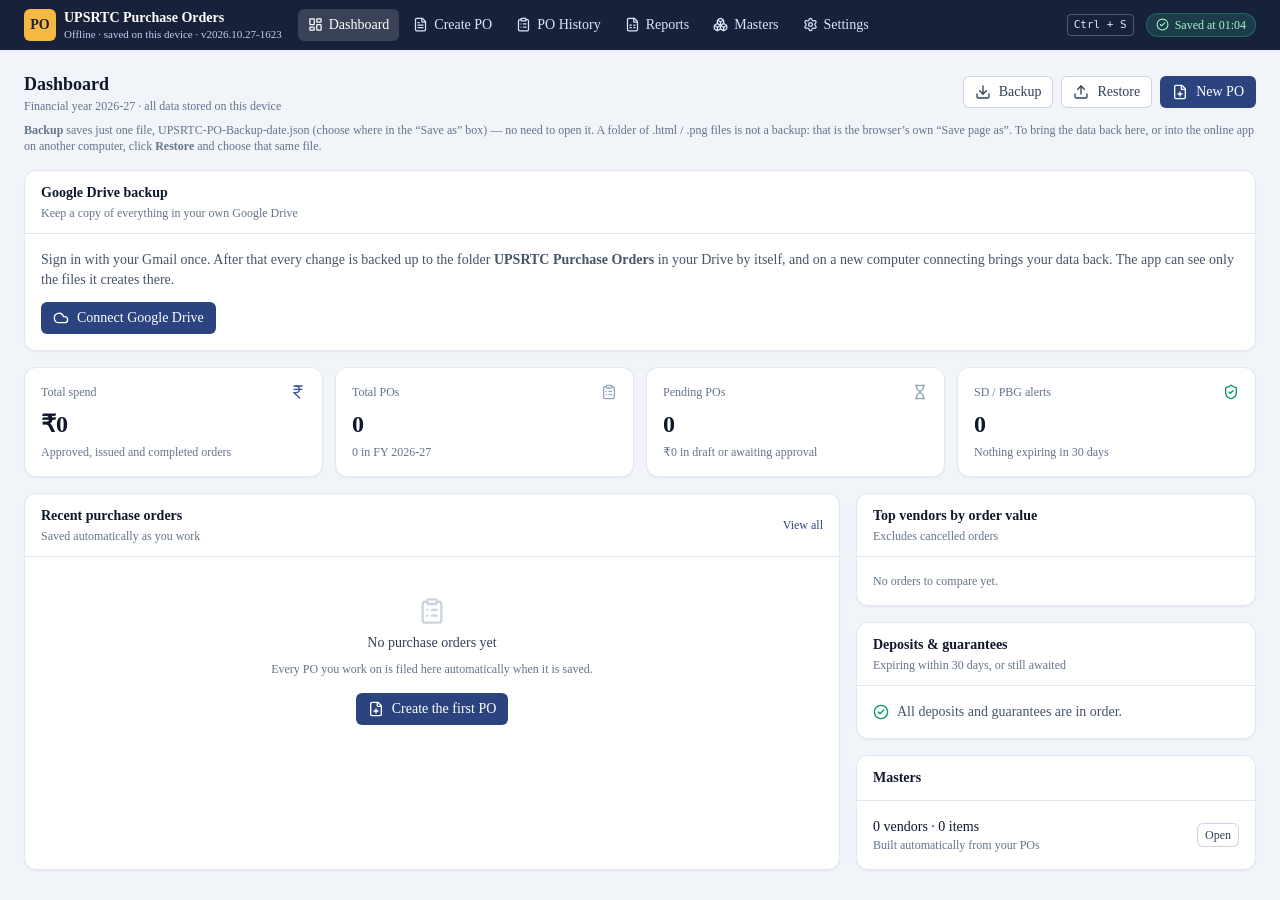
==== commit af869b12: "Publish version 2026.10.27-1623 Co-Authored-By: Claude Opus 5.5 <noreply@anthropic.com>" ====
--- a/index.html
+++ b/index.html
@@ -9,7 +9,7 @@
     <meta name="theme-color" content="#18213a" />
     <meta name="description" content="Offline Purchase Order management for Uttar Pradesh State Road Transport Corporation" />
     <title>UPSRTC Purchase Orders</title>
-    <script type="module" crossorigin src="./assets/index-D08Mo0O2.js"></script>
+    <script type="module" crossorigin src="./assets/index-7PmmIUC-.js"></script>
     <link rel="stylesheet" crossorigin href="./assets/index-B2hUJcIG.css">
   </head>
   <body>
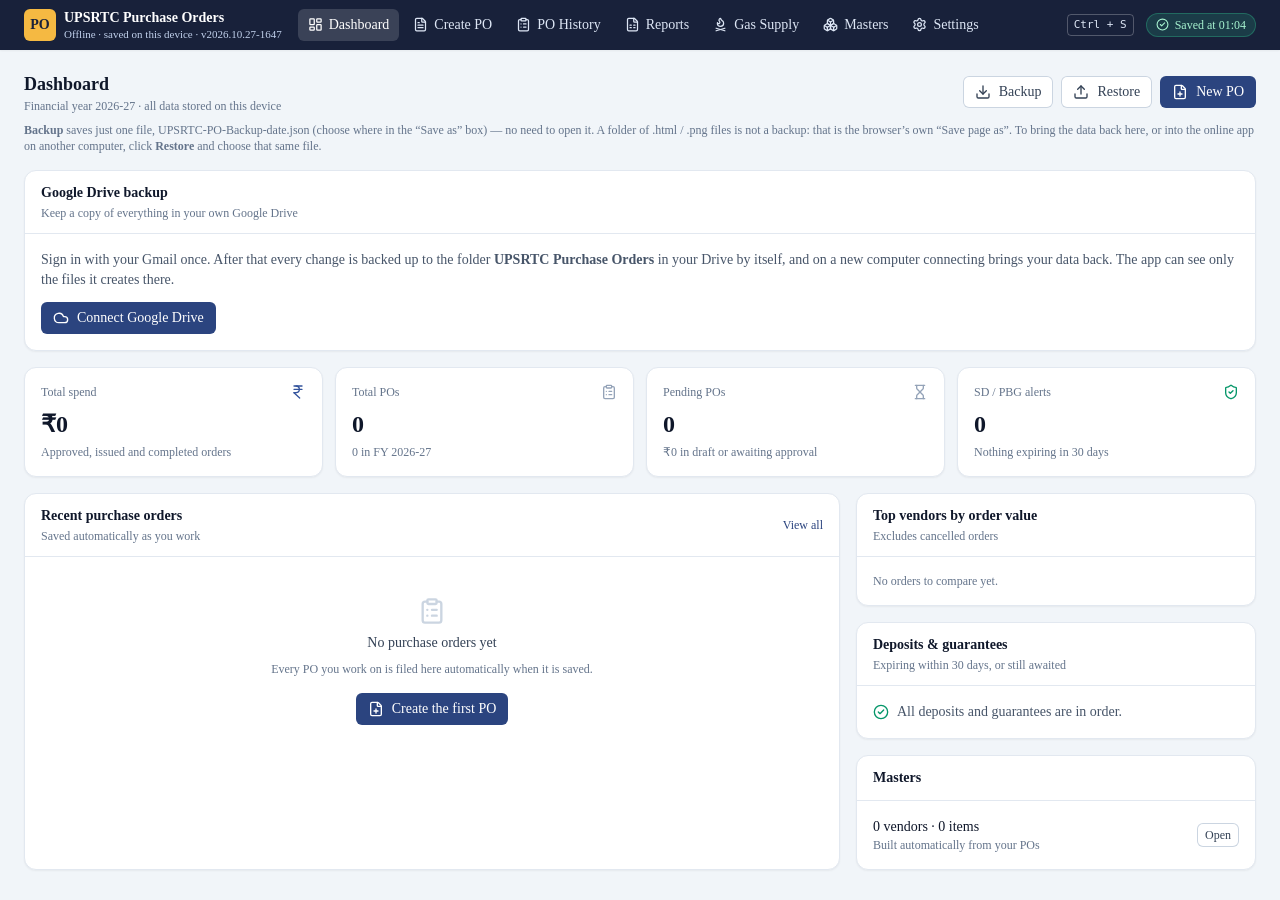
==== commit 39a889af: "Publish version 2026.10.27-1647 Co-Authored-By: Claude Opus 5.5 <noreply@anthropic.com>" ====
--- a/index.html
+++ b/index.html
@@ -9,8 +9,8 @@
     <meta name="theme-color" content="#18213a" />
     <meta name="description" content="Offline Purchase Order management for Uttar Pradesh State Road Transport Corporation" />
     <title>UPSRTC Purchase Orders</title>
-    <script type="module" crossorigin src="./assets/index-7PmmIUC-.js"></script>
-    <link rel="stylesheet" crossorigin href="./assets/index-B2hUJcIG.css">
+    <script type="module" crossorigin src="./assets/index-B__DjZfn.js"></script>
+    <link rel="stylesheet" crossorigin href="./assets/index-CkCLjwee.css">
   </head>
   <body>
     <div id="root"></div>
--- a/assets/index-CkCLjwee.css
+++ b/assets/index-CkCLjwee.css
@@ -0,0 +1 @@
+*,:before,:after{--tw-border-spacing-x: 0;--tw-border-spacing-y: 0;--tw-translate-x: 0;--tw-translate-y: 0;--tw-rotate: 0;--tw-skew-x: 0;--tw-skew-y: 0;--tw-scale-x: 1;--tw-scale-y: 1;--tw-pan-x: ;--tw-pan-y: ;--tw-pinch-zoom: ;--tw-scroll-snap-strictness: proximity;--tw-gradient-from-position: ;--tw-gradient-via-position: ;--tw-gradient-to-position: ;--tw-ordinal: ;--tw-slashed-zero: ;--tw-numeric-figure: ;--tw-numeric-spacing: ;--tw-numeric-fraction: ;--tw-ring-inset: ;--tw-ring-offset-width: 0px;--tw-ring-offset-color: #fff;--tw-ring-color: rgb(59 130 246 / .5);--tw-ring-offset-shadow: 0 0 #0000;--tw-ring-shadow: 0 0 #0000;--tw-shadow: 0 0 #0000;--tw-shadow-colored: 0 0 #0000;--tw-blur: ;--tw-brightness: ;--tw-contrast: ;--tw-grayscale: ;--tw-hue-rotate: ;--tw-invert: ;--tw-saturate: ;--tw-sepia: ;--tw-drop-shadow: ;--tw-backdrop-blur: ;--tw-backdrop-brightness: ;--tw-backdrop-contrast: ;--tw-backdrop-grayscale: ;--tw-backdrop-hue-rotate: ;--tw-backdrop-invert: ;--tw-backdrop-opacity: ;--tw-backdrop-saturate: ;--tw-backdrop-sepia: ;--tw-contain-size: ;--tw-contain-layout: ;--tw-contain-paint: ;--tw-contain-style: }::backdrop{--tw-border-spacing-x: 0;--tw-border-spacing-y: 0;--tw-translate-x: 0;--tw-translate-y: 0;--tw-rotate: 0;--tw-skew-x: 0;--tw-skew-y: 0;--tw-scale-x: 1;--tw-scale-y: 1;--tw-pan-x: ;--tw-pan-y: ;--tw-pinch-zoom: ;--tw-scroll-snap-strictness: proximity;--tw-gradient-from-position: ;--tw-gradient-via-position: ;--tw-gradient-to-position: ;--tw-ordinal: ;--tw-slashed-zero: ;--tw-numeric-figure: ;--tw-numeric-spacing: ;--tw-numeric-fraction: ;--tw-ring-inset: ;--tw-ring-offset-width: 0px;--tw-ring-offset-color: #fff;--tw-ring-color: rgb(59 130 246 / .5);--tw-ring-offset-shadow: 0 0 #0000;--tw-ring-shadow: 0 0 #0000;--tw-shadow: 0 0 #0000;--tw-shadow-colored: 0 0 #0000;--tw-blur: ;--tw-brightness: ;--tw-contrast: ;--tw-grayscale: ;--tw-hue-rotate: ;--tw-invert: ;--tw-saturate: ;--tw-sepia: ;--tw-drop-shadow: ;--tw-backdrop-blur: ;--tw-backdrop-brightness: ;--tw-backdrop-contrast: ;--tw-backdrop-grayscale: ;--tw-backdrop-hue-rotate: ;--tw-backdrop-invert: ;--tw-backdrop-opacity: ;--tw-backdrop-saturate: ;--tw-backdrop-sepia: ;--tw-contain-size: ;--tw-contain-layout: ;--tw-contain-paint: ;--tw-contain-style: }*,:before,:after{box-sizing:border-box;border-width:0;border-style:solid;border-color:#e5e7eb}:before,:after{--tw-content: ""}html,:host{line-height:1.5;-webkit-text-size-adjust:100%;-moz-tab-size:4;-o-tab-size:4;tab-size:4;font-family:Times New Roman,Times,Nirmala UI,"Noto Serif Devanagari",serif;font-feature-settings:normal;font-variation-settings:normal;-webkit-tap-highlight-color:transparent}body{margin:0;line-height:inherit}hr{height:0;color:inherit;border-top-width:1px}abbr:where([title]){-webkit-text-decoration:underline dotted;text-decoration:underline dotted}h1,h2,h3,h4,h5,h6{font-size:inherit;font-weight:inherit}a{color:inherit;text-decoration:inherit}b,strong{font-weight:bolder}code,kbd,samp,pre{font-family:Cascadia Mono,Consolas,SFMono-Regular,Menlo,monospace;font-feature-settings:normal;font-variation-settings:normal;font-size:1em}small{font-size:80%}sub,sup{font-size:75%;line-height:0;position:relative;vertical-align:baseline}sub{bottom:-.25em}sup{top:-.5em}table{text-indent:0;border-color:inherit;border-collapse:collapse}button,input,optgroup,select,textarea{font-family:inherit;font-feature-settings:inherit;font-variation-settings:inherit;font-size:100%;font-weight:inherit;line-height:inherit;letter-spacing:inherit;color:inherit;margin:0;padding:0}button,select{text-transform:none}button,input:where([type=button]),input:where([type=reset]),input:where([type=submit]){-webkit-appearance:button;background-color:transparent;background-image:none}:-moz-focusring{outline:auto}:-moz-ui-invalid{box-shadow:none}progress{vertical-align:baseline}::-webkit-inner-spin-button,::-webkit-outer-spin-button{height:auto}[type=search]{-webkit-appearance:textfield;outline-offset:-2px}::-webkit-search-decoration{-webkit-appearance:none}::-webkit-file-upload-button{-webkit-appearance:button;font:inherit}summary{display:list-item}blockquote,dl,dd,h1,h2,h3,h4,h5,h6,hr,figure,p,pre{margin:0}fieldset{margin:0;padding:0}legend{padding:0}ol,ul,menu{list-style:none;margin:0;padding:0}dialog{padding:0}textarea{resize:vertical}input::-moz-placeholder,textarea::-moz-placeholder{opacity:1;color:#9ca3af}input::placeholder,textarea::placeholder{opacity:1;color:#9ca3af}button,[role=button]{cursor:pointer}:disabled{cursor:default}img,svg,video,canvas,audio,iframe,embed,object{display:block;vertical-align:middle}img,video{max-width:100%;height:auto}[hidden]:where(:not([hidden=until-found])){display:none}:root{color-scheme:light}body{background-color:#f1f5f9;color:#0f172a;-webkit-font-smoothing:antialiased;-moz-osx-font-smoothing:grayscale}.container{width:100%}@media (min-width: 640px){.container{max-width:640px}}@media (min-width: 768px){.container{max-width:768px}}@media (min-width: 1024px){.container{max-width:1024px}}@media (min-width: 1280px){.container{max-width:1280px}}@media (min-width: 1536px){.container{max-width:1536px}}.sr-only{position:absolute;width:1px;height:1px;padding:0;margin:-1px;overflow:hidden;clip:rect(0,0,0,0);white-space:nowrap;border-width:0}.pointer-events-none{pointer-events:none}.pointer-events-auto{pointer-events:auto}.visible{visibility:visible}.invisible{visibility:hidden}.collapse{visibility:collapse}.static{position:static}.\!fixed{position:fixed!important}.fixed{position:fixed}.absolute{position:absolute}.relative{position:relative}.sticky{position:sticky}.inset-0{top:0;right:0;bottom:0;left:0}.inset-x-0{left:0;right:0}.bottom-0{bottom:0}.left-2\.5{left:.625rem}.left-4{left:1rem}.top-0{top:0}.top-2\.5{top:.625rem}.top-4{top:1rem}.z-40{z-index:40}.z-50{z-index:50}.z-\[60\]{z-index:60}.col-span-2{grid-column:span 2 / span 2}.-mx-1{margin-left:-.25rem;margin-right:-.25rem}.mx-auto{margin-left:auto;margin-right:auto}.my-8{margin-top:2rem;margin-bottom:2rem}.-ml-px{margin-left:-1px}.-mt-2{margin-top:-.5rem}.mb-1{margin-bottom:.25rem}.mb-1\.5{margin-bottom:.375rem}.mb-2{margin-bottom:.5rem}.mb-3{margin-bottom:.75rem}.mb-4{margin-bottom:1rem}.ml-1{margin-left:.25rem}.ml-2{margin-left:.5rem}.mr-auto{margin-right:auto}.mt-0\.5{margin-top:.125rem}.mt-1{margin-top:.25rem}.mt-1\.5{margin-top:.375rem}.mt-2{margin-top:.5rem}.mt-3{margin-top:.75rem}.mt-px{margin-top:1px}.block{display:block}.inline{display:inline}.flex{display:flex}.inline-flex{display:inline-flex}.\!table{display:table!important}.table{display:table}.flow-root{display:flow-root}.grid{display:grid}.contents{display:contents}.\!hidden{display:none!important}.hidden{display:none}.size-16{width:4rem;height:4rem}.size-4{width:1rem;height:1rem}.size-5{width:1.25rem;height:1.25rem}.size-7{width:1.75rem;height:1.75rem}.size-8{width:2rem;height:2rem}.h-1\.5{height:.375rem}.h-2{height:.5rem}.h-4{height:1rem}.h-6{height:1.5rem}.max-h-\[300px\]{max-height:300px}.max-h-\[60vh\]{max-height:60vh}.max-h-\[70vh\]{max-height:70vh}.max-h-full{max-height:100%}.min-h-screen{min-height:100vh}.w-16{width:4rem}.w-24{width:6rem}.w-28{width:7rem}.w-36{width:9rem}.w-4{width:1rem}.w-40{width:10rem}.w-6{width:1.5rem}.w-64{width:16rem}.w-8{width:2rem}.w-full{width:100%}.min-w-0{min-width:0px}.min-w-\[140px\]{min-width:140px}.min-w-\[220px\]{min-width:220px}.min-w-\[640px\]{min-width:640px}.min-w-\[720px\]{min-width:720px}.min-w-\[760px\]{min-width:760px}.min-w-\[860px\]{min-width:860px}.max-w-2xl{max-width:42rem}.max-w-3xl{max-width:48rem}.max-w-4xl{max-width:56rem}.max-w-5xl{max-width:64rem}.max-w-6xl{max-width:72rem}.max-w-\[1500px\]{max-width:1500px}.max-w-\[160px\]{max-width:160px}.max-w-\[220px\]{max-width:220px}.max-w-\[240px\]{max-width:240px}.max-w-\[260px\]{max-width:260px}.max-w-full{max-width:100%}.max-w-lg{max-width:32rem}.max-w-md{max-width:28rem}.max-w-sm{max-width:24rem}.max-w-xl{max-width:36rem}.flex-1{flex:1 1 0%}.shrink-0{flex-shrink:0}.grow{flex-grow:1}.transform{transform:translate(var(--tw-translate-x),var(--tw-translate-y)) rotate(var(--tw-rotate)) skew(var(--tw-skew-x)) skewY(var(--tw-skew-y)) scaleX(var(--tw-scale-x)) scaleY(var(--tw-scale-y))}@keyframes spin{to{transform:rotate(360deg)}}.animate-spin{animation:spin 1s linear infinite}.cursor-pointer{cursor:pointer}.list-disc{list-style-type:disc}.grid-cols-1{grid-template-columns:repeat(1,minmax(0,1fr))}.grid-cols-2{grid-template-columns:repeat(2,minmax(0,1fr))}.grid-cols-3{grid-template-columns:repeat(3,minmax(0,1fr))}.grid-cols-\[1fr_2fr_auto\]{grid-template-columns:1fr 2fr auto}.grid-cols-\[1fr_88px_88px\]{grid-template-columns:1fr 88px 88px}.grid-cols-\[1fr_auto\]{grid-template-columns:1fr auto}.grid-cols-\[auto_1fr\]{grid-template-columns:auto 1fr}.flex-col{flex-direction:column}.flex-wrap{flex-wrap:wrap}.place-items-center{place-items:center}.items-start{align-items:flex-start}.items-end{align-items:flex-end}.items-center{align-items:center}.items-baseline{align-items:baseline}.items-stretch{align-items:stretch}.justify-end{justify-content:flex-end}.justify-center{justify-content:center}.justify-between{justify-content:space-between}.gap-0\.5{gap:.125rem}.gap-1{gap:.25rem}.gap-1\.5{gap:.375rem}.gap-2{gap:.5rem}.gap-3{gap:.75rem}.gap-4{gap:1rem}.gap-x-2{-moz-column-gap:.5rem;column-gap:.5rem}.gap-x-3{-moz-column-gap:.75rem;column-gap:.75rem}.gap-x-4{-moz-column-gap:1rem;column-gap:1rem}.gap-y-0\.5{row-gap:.125rem}.gap-y-1{row-gap:.25rem}.gap-y-2{row-gap:.5rem}.space-y-0\.5>:not([hidden])~:not([hidden]){--tw-space-y-reverse: 0;margin-top:calc(.125rem * calc(1 - var(--tw-space-y-reverse)));margin-bottom:calc(.125rem * var(--tw-space-y-reverse))}.space-y-1>:not([hidden])~:not([hidden]){--tw-space-y-reverse: 0;margin-top:calc(.25rem * calc(1 - var(--tw-space-y-reverse)));margin-bottom:calc(.25rem * var(--tw-space-y-reverse))}.space-y-1\.5>:not([hidden])~:not([hidden]){--tw-space-y-reverse: 0;margin-top:calc(.375rem * calc(1 - var(--tw-space-y-reverse)));margin-bottom:calc(.375rem * var(--tw-space-y-reverse))}.space-y-2>:not([hidden])~:not([hidden]){--tw-space-y-reverse: 0;margin-top:calc(.5rem * calc(1 - var(--tw-space-y-reverse)));margin-bottom:calc(.5rem * var(--tw-space-y-reverse))}.space-y-2\.5>:not([hidden])~:not([hidden]){--tw-space-y-reverse: 0;margin-top:calc(.625rem * calc(1 - var(--tw-space-y-reverse)));margin-bottom:calc(.625rem * var(--tw-space-y-reverse))}.space-y-3>:not([hidden])~:not([hidden]){--tw-space-y-reverse: 0;margin-top:calc(.75rem * calc(1 - var(--tw-space-y-reverse)));margin-bottom:calc(.75rem * var(--tw-space-y-reverse))}.space-y-4>:not([hidden])~:not([hidden]){--tw-space-y-reverse: 0;margin-top:calc(1rem * calc(1 - var(--tw-space-y-reverse)));margin-bottom:calc(1rem * var(--tw-space-y-reverse))}.divide-y>:not([hidden])~:not([hidden]){--tw-divide-y-reverse: 0;border-top-width:calc(1px * calc(1 - var(--tw-divide-y-reverse)));border-bottom-width:calc(1px * var(--tw-divide-y-reverse))}.divide-amber-200\/70>:not([hidden])~:not([hidden]){border-color:#fde68ab3}.divide-slate-100>:not([hidden])~:not([hidden]){--tw-divide-opacity: 1;border-color:rgb(241 245 249 / var(--tw-divide-opacity, 1))}.divide-slate-200>:not([hidden])~:not([hidden]){--tw-divide-opacity: 1;border-color:rgb(226 232 240 / var(--tw-divide-opacity, 1))}.overflow-auto{overflow:auto}.overflow-hidden{overflow:hidden}.overflow-x-auto{overflow-x:auto}.overflow-y-auto{overflow-y:auto}.truncate{overflow:hidden;text-overflow:ellipsis;white-space:nowrap}.whitespace-nowrap{white-space:nowrap}.break-words{overflow-wrap:break-word}.rounded{border-radius:.25rem}.rounded-full{border-radius:9999px}.rounded-lg{border-radius:.5rem}.rounded-md{border-radius:.375rem}.rounded-xl{border-radius:.75rem}.rounded-l-none{border-top-left-radius:0;border-bottom-left-radius:0}.rounded-r-\[4px\]{border-top-right-radius:4px;border-bottom-right-radius:4px}.rounded-r-none{border-top-right-radius:0;border-bottom-right-radius:0}.border{border-width:1px}.border-2{border-width:2px}.border-b{border-bottom-width:1px}.border-t{border-top-width:1px}.border-dashed{border-style:dashed}.border-amber-200{--tw-border-opacity: 1;border-color:rgb(253 230 138 / var(--tw-border-opacity, 1))}.border-amber-300{--tw-border-opacity: 1;border-color:rgb(252 211 77 / var(--tw-border-opacity, 1))}.border-amber-300\/60{border-color:#fcd34d99}.border-amber-400{--tw-border-opacity: 1;border-color:rgb(251 191 36 / var(--tw-border-opacity, 1))}.border-brand-300{--tw-border-opacity: 1;border-color:rgb(151 178 222 / var(--tw-border-opacity, 1))}.border-brand-600{--tw-border-opacity: 1;border-color:rgb(51 83 156 / var(--tw-border-opacity, 1))}.border-emerald-200{--tw-border-opacity: 1;border-color:rgb(167 243 208 / var(--tw-border-opacity, 1))}.border-emerald-300{--tw-border-opacity: 1;border-color:rgb(110 231 183 / var(--tw-border-opacity, 1))}.border-rose-200{--tw-border-opacity: 1;border-color:rgb(254 205 211 / var(--tw-border-opacity, 1))}.border-rose-300{--tw-border-opacity: 1;border-color:rgb(253 164 175 / var(--tw-border-opacity, 1))}.border-sky-300{--tw-border-opacity: 1;border-color:rgb(125 211 252 / var(--tw-border-opacity, 1))}.border-slate-100{--tw-border-opacity: 1;border-color:rgb(241 245 249 / var(--tw-border-opacity, 1))}.border-slate-200{--tw-border-opacity: 1;border-color:rgb(226 232 240 / var(--tw-border-opacity, 1))}.border-slate-300{--tw-border-opacity: 1;border-color:rgb(203 213 225 / var(--tw-border-opacity, 1))}.border-white\/25{border-color:#ffffff40}.bg-amber-300\/15{background-color:#fcd34d26}.bg-amber-400\/15{background-color:#fbbf2426}.bg-amber-50{--tw-bg-opacity: 1;background-color:rgb(255 251 235 / var(--tw-bg-opacity, 1))}.bg-amber-500{--tw-bg-opacity: 1;background-color:rgb(245 158 11 / var(--tw-bg-opacity, 1))}.bg-brand-100{--tw-bg-opacity: 1;background-color:rgb(221 230 245 / var(--tw-bg-opacity, 1))}.bg-brand-50{--tw-bg-opacity: 1;background-color:rgb(240 244 251 / var(--tw-bg-opacity, 1))}.bg-brand-600{--tw-bg-opacity: 1;background-color:rgb(51 83 156 / var(--tw-bg-opacity, 1))}.bg-brand-700{--tw-bg-opacity: 1;background-color:rgb(43 68 127 / var(--tw-bg-opacity, 1))}.bg-brand-950{--tw-bg-opacity: 1;background-color:rgb(24 33 58 / var(--tw-bg-opacity, 1))}.bg-emerald-100{--tw-bg-opacity: 1;background-color:rgb(209 250 229 / var(--tw-bg-opacity, 1))}.bg-emerald-400\/15{background-color:#34d39926}.bg-emerald-50{--tw-bg-opacity: 1;background-color:rgb(236 253 245 / var(--tw-bg-opacity, 1))}.bg-emerald-600{--tw-bg-opacity: 1;background-color:rgb(5 150 105 / var(--tw-bg-opacity, 1))}.bg-orange-400\/15{background-color:#fb923c26}.bg-rose-50{--tw-bg-opacity: 1;background-color:rgb(255 241 242 / var(--tw-bg-opacity, 1))}.bg-rose-50\/60{background-color:#fff1f299}.bg-rose-500\/20{background-color:#f43f5e33}.bg-rose-600{--tw-bg-opacity: 1;background-color:rgb(225 29 72 / var(--tw-bg-opacity, 1))}.bg-saffron-400{--tw-bg-opacity: 1;background-color:rgb(245 185 66 / var(--tw-bg-opacity, 1))}.bg-sky-100{--tw-bg-opacity: 1;background-color:rgb(224 242 254 / var(--tw-bg-opacity, 1))}.bg-sky-50{--tw-bg-opacity: 1;background-color:rgb(240 249 255 / var(--tw-bg-opacity, 1))}.bg-sky-600{--tw-bg-opacity: 1;background-color:rgb(2 132 199 / var(--tw-bg-opacity, 1))}.bg-slate-100{--tw-bg-opacity: 1;background-color:rgb(241 245 249 / var(--tw-bg-opacity, 1))}.bg-slate-200{--tw-bg-opacity: 1;background-color:rgb(226 232 240 / var(--tw-bg-opacity, 1))}.bg-slate-50{--tw-bg-opacity: 1;background-color:rgb(248 250 252 / var(--tw-bg-opacity, 1))}.bg-slate-700{--tw-bg-opacity: 1;background-color:rgb(51 65 85 / var(--tw-bg-opacity, 1))}.bg-slate-900\/50{background-color:#0f172a80}.bg-slate-900\/60{background-color:#0f172a99}.bg-white{--tw-bg-opacity: 1;background-color:rgb(255 255 255 / var(--tw-bg-opacity, 1))}.bg-white\/15{background-color:#ffffff26}.object-contain{-o-object-fit:contain;object-fit:contain}.p-0{padding:0}.p-0\.5{padding:.125rem}.p-1{padding:.25rem}.p-2{padding:.5rem}.p-2\.5{padding:.625rem}.p-3{padding:.75rem}.p-4{padding:1rem}.p-5{padding:1.25rem}.p-6{padding:1.5rem}.px-0\.5{padding-left:.125rem;padding-right:.125rem}.px-1{padding-left:.25rem;padding-right:.25rem}.px-1\.5{padding-left:.375rem;padding-right:.375rem}.px-2{padding-left:.5rem;padding-right:.5rem}.px-2\.5{padding-left:.625rem;padding-right:.625rem}.px-3{padding-left:.75rem;padding-right:.75rem}.px-4{padding-left:1rem;padding-right:1rem}.px-5{padding-left:1.25rem;padding-right:1.25rem}.py-0\.5{padding-top:.125rem;padding-bottom:.125rem}.py-1{padding-top:.25rem;padding-bottom:.25rem}.py-1\.5{padding-top:.375rem;padding-bottom:.375rem}.py-10{padding-top:2.5rem;padding-bottom:2.5rem}.py-2{padding-top:.5rem;padding-bottom:.5rem}.py-3{padding-top:.75rem;padding-bottom:.75rem}.py-4{padding-top:1rem;padding-bottom:1rem}.py-5{padding-top:1.25rem;padding-bottom:1.25rem}.py-6{padding-top:1.5rem;padding-bottom:1.5rem}.py-8{padding-top:2rem;padding-bottom:2rem}.pb-1\.5{padding-bottom:.375rem}.pb-2{padding-bottom:.5rem}.pl-2\.5{padding-left:.625rem}.pl-5{padding-left:1.25rem}.pl-7{padding-left:1.75rem}.pr-1{padding-right:.25rem}.pr-2{padding-right:.5rem}.pt-2{padding-top:.5rem}.pt-3{padding-top:.75rem}.text-left{text-align:left}.text-center{text-align:center}.text-right{text-align:right}.font-mono{font-family:Cascadia Mono,Consolas,SFMono-Regular,Menlo,monospace}.font-sans{font-family:Times New Roman,Times,Nirmala UI,"Noto Serif Devanagari",serif}.text-2xl{font-size:1.5rem;line-height:2rem}.text-\[10px\]{font-size:10px}.text-\[11px\]{font-size:11px}.text-\[15px\]{font-size:15px}.text-base{font-size:1rem;line-height:1.5rem}.text-lg{font-size:1.125rem;line-height:1.75rem}.text-sm{font-size:.875rem;line-height:1.25rem}.text-xs{font-size:.75rem;line-height:1rem}.font-bold{font-weight:700}.font-medium{font-weight:500}.font-normal{font-weight:400}.font-semibold{font-weight:600}.uppercase{text-transform:uppercase}.tabular-nums{--tw-numeric-spacing: tabular-nums;font-variant-numeric:var(--tw-ordinal) var(--tw-slashed-zero) var(--tw-numeric-figure) var(--tw-numeric-spacing) var(--tw-numeric-fraction)}.leading-relaxed{line-height:1.625}.leading-tight{line-height:1.25}.tracking-wide{letter-spacing:.025em}.text-amber-100{--tw-text-opacity: 1;color:rgb(254 243 199 / var(--tw-text-opacity, 1))}.text-amber-200{--tw-text-opacity: 1;color:rgb(253 230 138 / var(--tw-text-opacity, 1))}.text-amber-600{--tw-text-opacity: 1;color:rgb(217 119 6 / var(--tw-text-opacity, 1))}.text-amber-700{--tw-text-opacity: 1;color:rgb(180 83 9 / var(--tw-text-opacity, 1))}.text-amber-800{--tw-text-opacity: 1;color:rgb(146 64 14 / var(--tw-text-opacity, 1))}.text-amber-900{--tw-text-opacity: 1;color:rgb(120 53 15 / var(--tw-text-opacity, 1))}.text-brand-100{--tw-text-opacity: 1;color:rgb(221 230 245 / var(--tw-text-opacity, 1))}.text-brand-200{--tw-text-opacity: 1;color:rgb(193 209 236 / var(--tw-text-opacity, 1))}.text-brand-600{--tw-text-opacity: 1;color:rgb(51 83 156 / var(--tw-text-opacity, 1))}.text-brand-700{--tw-text-opacity: 1;color:rgb(43 68 127 / var(--tw-text-opacity, 1))}.text-brand-800{--tw-text-opacity: 1;color:rgb(39 59 105 / var(--tw-text-opacity, 1))}.text-brand-900{--tw-text-opacity: 1;color:rgb(36 51 88 / var(--tw-text-opacity, 1))}.text-brand-950{--tw-text-opacity: 1;color:rgb(24 33 58 / var(--tw-text-opacity, 1))}.text-emerald-200{--tw-text-opacity: 1;color:rgb(167 243 208 / var(--tw-text-opacity, 1))}.text-emerald-600{--tw-text-opacity: 1;color:rgb(5 150 105 / var(--tw-text-opacity, 1))}.text-emerald-700{--tw-text-opacity: 1;color:rgb(4 120 87 / var(--tw-text-opacity, 1))}.text-emerald-800{--tw-text-opacity: 1;color:rgb(6 95 70 / var(--tw-text-opacity, 1))}.text-emerald-900{--tw-text-opacity: 1;color:rgb(6 78 59 / var(--tw-text-opacity, 1))}.text-orange-200{--tw-text-opacity: 1;color:rgb(254 215 170 / var(--tw-text-opacity, 1))}.text-rose-200{--tw-text-opacity: 1;color:rgb(254 205 211 / var(--tw-text-opacity, 1))}.text-rose-600{--tw-text-opacity: 1;color:rgb(225 29 72 / var(--tw-text-opacity, 1))}.text-rose-700{--tw-text-opacity: 1;color:rgb(190 18 60 / var(--tw-text-opacity, 1))}.text-rose-800{--tw-text-opacity: 1;color:rgb(159 18 57 / var(--tw-text-opacity, 1))}.text-rose-900{--tw-text-opacity: 1;color:rgb(136 19 55 / var(--tw-text-opacity, 1))}.text-saffron-500{--tw-text-opacity: 1;color:rgb(232 159 28 / var(--tw-text-opacity, 1))}.text-sky-800{--tw-text-opacity: 1;color:rgb(7 89 133 / var(--tw-text-opacity, 1))}.text-sky-900{--tw-text-opacity: 1;color:rgb(12 74 110 / var(--tw-text-opacity, 1))}.text-slate-300{--tw-text-opacity: 1;color:rgb(203 213 225 / var(--tw-text-opacity, 1))}.text-slate-400{--tw-text-opacity: 1;color:rgb(148 163 184 / var(--tw-text-opacity, 1))}.text-slate-500{--tw-text-opacity: 1;color:rgb(100 116 139 / var(--tw-text-opacity, 1))}.text-slate-600{--tw-text-opacity: 1;color:rgb(71 85 105 / var(--tw-text-opacity, 1))}.text-slate-700{--tw-text-opacity: 1;color:rgb(51 65 85 / var(--tw-text-opacity, 1))}.text-slate-800{--tw-text-opacity: 1;color:rgb(30 41 59 / var(--tw-text-opacity, 1))}.text-slate-900{--tw-text-opacity: 1;color:rgb(15 23 42 / var(--tw-text-opacity, 1))}.text-white{--tw-text-opacity: 1;color:rgb(255 255 255 / var(--tw-text-opacity, 1))}.underline{text-decoration-line:underline}.line-through{text-decoration-line:line-through}.opacity-60{opacity:.6}.opacity-80{opacity:.8}.shadow-lg{--tw-shadow: 0 10px 15px -3px rgb(0 0 0 / .1), 0 4px 6px -4px rgb(0 0 0 / .1);--tw-shadow-colored: 0 10px 15px -3px var(--tw-shadow-color), 0 4px 6px -4px var(--tw-shadow-color);box-shadow:var(--tw-ring-offset-shadow, 0 0 #0000),var(--tw-ring-shadow, 0 0 #0000),var(--tw-shadow)}.shadow-sm{--tw-shadow: 0 1px 2px 0 rgb(0 0 0 / .05);--tw-shadow-colored: 0 1px 2px 0 var(--tw-shadow-color);box-shadow:var(--tw-ring-offset-shadow, 0 0 #0000),var(--tw-ring-shadow, 0 0 #0000),var(--tw-shadow)}.shadow-xl{--tw-shadow: 0 20px 25px -5px rgb(0 0 0 / .1), 0 8px 10px -6px rgb(0 0 0 / .1);--tw-shadow-colored: 0 20px 25px -5px var(--tw-shadow-color), 0 8px 10px -6px var(--tw-shadow-color);box-shadow:var(--tw-ring-offset-shadow, 0 0 #0000),var(--tw-ring-shadow, 0 0 #0000),var(--tw-shadow)}.ring{--tw-ring-offset-shadow: var(--tw-ring-inset) 0 0 0 var(--tw-ring-offset-width) var(--tw-ring-offset-color);--tw-ring-shadow: var(--tw-ring-inset) 0 0 0 calc(3px + var(--tw-ring-offset-width)) var(--tw-ring-color);box-shadow:var(--tw-ring-offset-shadow),var(--tw-ring-shadow),var(--tw-shadow, 0 0 #0000)}.ring-1{--tw-ring-offset-shadow: var(--tw-ring-inset) 0 0 0 var(--tw-ring-offset-width) var(--tw-ring-offset-color);--tw-ring-shadow: var(--tw-ring-inset) 0 0 0 calc(1px + var(--tw-ring-offset-width)) var(--tw-ring-color);box-shadow:var(--tw-ring-offset-shadow),var(--tw-ring-shadow),var(--tw-shadow, 0 0 #0000)}.ring-2{--tw-ring-offset-shadow: var(--tw-ring-inset) 0 0 0 var(--tw-ring-offset-width) var(--tw-ring-offset-color);--tw-ring-shadow: var(--tw-ring-inset) 0 0 0 calc(2px + var(--tw-ring-offset-width)) var(--tw-ring-color);box-shadow:var(--tw-ring-offset-shadow),var(--tw-ring-shadow),var(--tw-shadow, 0 0 #0000)}.ring-inset{--tw-ring-inset: inset}.ring-amber-200{--tw-ring-opacity: 1;--tw-ring-color: rgb(253 230 138 / var(--tw-ring-opacity, 1))}.ring-amber-300\/30{--tw-ring-color: rgb(252 211 77 / .3)}.ring-amber-400{--tw-ring-opacity: 1;--tw-ring-color: rgb(251 191 36 / var(--tw-ring-opacity, 1))}.ring-brand-200{--tw-ring-opacity: 1;--tw-ring-color: rgb(193 209 236 / var(--tw-ring-opacity, 1))}.ring-brand-300{--tw-ring-opacity: 1;--tw-ring-color: rgb(151 178 222 / var(--tw-ring-opacity, 1))}.ring-brand-400{--tw-ring-opacity: 1;--tw-ring-color: rgb(102 139 204 / var(--tw-ring-opacity, 1))}.ring-emerald-200{--tw-ring-opacity: 1;--tw-ring-color: rgb(167 243 208 / var(--tw-ring-opacity, 1))}.ring-emerald-400{--tw-ring-opacity: 1;--tw-ring-color: rgb(52 211 153 / var(--tw-ring-opacity, 1))}.ring-emerald-400\/30{--tw-ring-color: rgb(52 211 153 / .3)}.ring-orange-400\/30{--tw-ring-color: rgb(251 146 60 / .3)}.ring-rose-200{--tw-ring-opacity: 1;--tw-ring-color: rgb(254 205 211 / var(--tw-ring-opacity, 1))}.ring-rose-400\/40{--tw-ring-color: rgb(251 113 133 / .4)}.ring-sky-200{--tw-ring-opacity: 1;--tw-ring-color: rgb(186 230 253 / var(--tw-ring-opacity, 1))}.ring-sky-400{--tw-ring-opacity: 1;--tw-ring-color: rgb(56 189 248 / var(--tw-ring-opacity, 1))}.ring-slate-200{--tw-ring-opacity: 1;--tw-ring-color: rgb(226 232 240 / var(--tw-ring-opacity, 1))}.ring-slate-300{--tw-ring-opacity: 1;--tw-ring-color: rgb(203 213 225 / var(--tw-ring-opacity, 1))}.filter{filter:var(--tw-blur) var(--tw-brightness) var(--tw-contrast) var(--tw-grayscale) var(--tw-hue-rotate) var(--tw-invert) var(--tw-saturate) var(--tw-sepia) var(--tw-drop-shadow)}.transition-colors{transition-property:color,background-color,border-color,text-decoration-color,fill,stroke;transition-timing-function:cubic-bezier(.4,0,.2,1);transition-duration:.15s}@media print{@page{size:A4 portrait;margin:0}html,body{background:#fff!important}}.placeholder\:text-slate-400::-moz-placeholder{--tw-text-opacity: 1;color:rgb(148 163 184 / var(--tw-text-opacity, 1))}.placeholder\:text-slate-400::placeholder{--tw-text-opacity: 1;color:rgb(148 163 184 / var(--tw-text-opacity, 1))}.last\:border-0:last-child{border-width:0px}.first-of-type\:border-0:first-of-type{border-width:0px}.first-of-type\:pt-0:first-of-type{padding-top:0}.hover\:border-brand-400:hover{--tw-border-opacity: 1;border-color:rgb(102 139 204 / var(--tw-border-opacity, 1))}.hover\:border-brand-500:hover{--tw-border-opacity: 1;border-color:rgb(68 107 185 / var(--tw-border-opacity, 1))}.hover\:bg-brand-100:hover{--tw-bg-opacity: 1;background-color:rgb(221 230 245 / var(--tw-bg-opacity, 1))}.hover\:bg-brand-50:hover{--tw-bg-opacity: 1;background-color:rgb(240 244 251 / var(--tw-bg-opacity, 1))}.hover\:bg-brand-800:hover{--tw-bg-opacity: 1;background-color:rgb(39 59 105 / var(--tw-bg-opacity, 1))}.hover\:bg-emerald-50:hover{--tw-bg-opacity: 1;background-color:rgb(236 253 245 / var(--tw-bg-opacity, 1))}.hover\:bg-rose-50:hover{--tw-bg-opacity: 1;background-color:rgb(255 241 242 / var(--tw-bg-opacity, 1))}.hover\:bg-rose-700:hover{--tw-bg-opacity: 1;background-color:rgb(190 18 60 / var(--tw-bg-opacity, 1))}.hover\:bg-saffron-500:hover{--tw-bg-opacity: 1;background-color:rgb(232 159 28 / var(--tw-bg-opacity, 1))}.hover\:bg-slate-100:hover{--tw-bg-opacity: 1;background-color:rgb(241 245 249 / var(--tw-bg-opacity, 1))}.hover\:bg-slate-200:hover{--tw-bg-opacity: 1;background-color:rgb(226 232 240 / var(--tw-bg-opacity, 1))}.hover\:bg-slate-50:hover{--tw-bg-opacity: 1;background-color:rgb(248 250 252 / var(--tw-bg-opacity, 1))}.hover\:bg-white\/10:hover{background-color:#ffffff1a}.hover\:bg-white\/15:hover{background-color:#ffffff26}.hover\:bg-white\/60:hover{background-color:#fff9}.hover\:text-brand-700:hover{--tw-text-opacity: 1;color:rgb(43 68 127 / var(--tw-text-opacity, 1))}.hover\:text-rose-600:hover{--tw-text-opacity: 1;color:rgb(225 29 72 / var(--tw-text-opacity, 1))}.hover\:text-slate-900:hover{--tw-text-opacity: 1;color:rgb(15 23 42 / var(--tw-text-opacity, 1))}.hover\:text-white:hover{--tw-text-opacity: 1;color:rgb(255 255 255 / var(--tw-text-opacity, 1))}.hover\:underline:hover{text-decoration-line:underline}.hover\:opacity-100:hover{opacity:1}.hover\:brightness-110:hover{--tw-brightness: brightness(1.1);filter:var(--tw-blur) var(--tw-brightness) var(--tw-contrast) var(--tw-grayscale) var(--tw-hue-rotate) var(--tw-invert) var(--tw-saturate) var(--tw-sepia) var(--tw-drop-shadow)}.focus\:border-brand-500:focus{--tw-border-opacity: 1;border-color:rgb(68 107 185 / var(--tw-border-opacity, 1))}.focus\:outline-none:focus{outline:2px solid transparent;outline-offset:2px}.focus\:ring-2:focus{--tw-ring-offset-shadow: var(--tw-ring-inset) 0 0 0 var(--tw-ring-offset-width) var(--tw-ring-offset-color);--tw-ring-shadow: var(--tw-ring-inset) 0 0 0 calc(2px + var(--tw-ring-offset-width)) var(--tw-ring-color);box-shadow:var(--tw-ring-offset-shadow),var(--tw-ring-shadow),var(--tw-shadow, 0 0 #0000)}.focus\:ring-brand-500:focus{--tw-ring-opacity: 1;--tw-ring-color: rgb(68 107 185 / var(--tw-ring-opacity, 1))}.focus\:ring-brand-500\/20:focus{--tw-ring-color: rgb(68 107 185 / .2)}.focus-visible\:outline-2:focus-visible{outline-width:2px}.focus-visible\:outline-offset-2:focus-visible{outline-offset:2px}.focus-visible\:outline-brand-600:focus-visible{outline-color:#33539c}.focus-visible\:outline-brand-700:focus-visible{outline-color:#2b447f}.focus-visible\:outline-rose-600:focus-visible{outline-color:#e11d48}.disabled\:cursor-not-allowed:disabled{cursor:not-allowed}.disabled\:bg-brand-300:disabled{--tw-bg-opacity: 1;background-color:rgb(151 178 222 / var(--tw-bg-opacity, 1))}.disabled\:bg-slate-50:disabled{--tw-bg-opacity: 1;background-color:rgb(248 250 252 / var(--tw-bg-opacity, 1))}.disabled\:text-slate-400:disabled{--tw-text-opacity: 1;color:rgb(148 163 184 / var(--tw-text-opacity, 1))}.disabled\:text-slate-500:disabled{--tw-text-opacity: 1;color:rgb(100 116 139 / var(--tw-text-opacity, 1))}@media (min-width: 640px){.sm\:col-span-2{grid-column:span 2 / span 2}.sm\:col-span-3{grid-column:span 3 / span 3}.sm\:ml-2{margin-left:.5rem}.sm\:inline-block{display:inline-block}.sm\:grid-cols-2{grid-template-columns:repeat(2,minmax(0,1fr))}.sm\:grid-cols-3{grid-template-columns:repeat(3,minmax(0,1fr))}.sm\:grid-cols-\[auto_1fr_1fr_auto\]{grid-template-columns:auto 1fr 1fr auto}.sm\:items-end{align-items:flex-end}.sm\:p-8{padding:2rem}.sm\:px-6{padding-left:1.5rem;padding-right:1.5rem}.sm\:pb-1{padding-bottom:.25rem}}@media (min-width: 768px){.md\:grid-cols-\[1fr_1fr\]{grid-template-columns:1fr 1fr}.md\:grid-cols-\[1fr_320px\]{grid-template-columns:1fr 320px}}@media (min-width: 1024px){.lg\:w-\[330px\]{width:330px}.lg\:w-\[380px\]{width:380px}.lg\:shrink-0{flex-shrink:0}.lg\:grid-cols-2{grid-template-columns:repeat(2,minmax(0,1fr))}.lg\:grid-cols-\[minmax\(0\,1fr\)_minmax\(0\,1\.3fr\)\]{grid-template-columns:minmax(0,1fr) minmax(0,1.3fr)}.lg\:flex-row{flex-direction:row}}@media (min-width: 1280px){.xl\:col-span-2{grid-column:span 2 / span 2}.xl\:grid-cols-3{grid-template-columns:repeat(3,minmax(0,1fr))}.xl\:grid-cols-4{grid-template-columns:repeat(4,minmax(0,1fr))}}@media print{.print\:block{display:block}.print\:hidden{display:none}.print\:max-w-none{max-width:none}.print\:overflow-visible{overflow:visible}.print\:bg-white{--tw-bg-opacity: 1;background-color:rgb(255 255 255 / var(--tw-bg-opacity, 1))}.print\:p-0{padding:0}.print\:pb-0{padding-bottom:0}}.po-paper{--navy: #1f3a6b;--rule: #14305c;--ink: #16181d;--blank: #93a3bb;--cell: #8794ab;position:relative;background:#fff;color:var(--ink);font-family:Times New Roman,Times,Nirmala UI,serif;font-size:12px;line-height:1.35;-webkit-print-color-adjust:exact;print-color-adjust:exact}.po-sheet{width:210mm;min-height:297mm;padding:12mm;margin:0 auto;box-shadow:0 1px 4px #0f172a2e}.po-doc{position:relative;display:flex;flex-direction:column;align-items:center;gap:16px}.po-page{display:flex;flex-direction:column;width:210mm;height:297mm;padding:12mm;overflow:hidden;box-shadow:0 1px 4px #0f172a2e}.po-page__content{display:flex;flex:1 1 auto;flex-direction:column;min-height:0}.po-page__spacer{flex:1 1 auto;min-height:8px}.po-page>.po-page__number{position:absolute;right:12mm;bottom:5mm;color:#6b7686;font-size:9.5px}.po-measure{position:absolute;top:0;left:0;z-index:-1;width:186mm;visibility:hidden;pointer-events:none}.po-page-probe{height:273mm}.po-sheet>*,.po-page>*{position:relative;z-index:1}.po-watermark{position:absolute;top:120mm;left:50%;z-index:0;transform:translate(-50%,-50%) rotate(-32deg);font-size:58px;font-weight:700;letter-spacing:6px;white-space:nowrap;color:#eef1f7;pointer-events:none;-webkit-user-select:none;-moz-user-select:none;user-select:none}.po-letterhead{display:grid;grid-template-columns:70px 1fr 70px;align-items:start;gap:8px}.po-letterhead__text{text-align:center}.po-office-title{margin:0;color:var(--navy);font-size:19px;font-weight:700;letter-spacing:.3px}.po-office-line{margin:1px 0 0;color:var(--navy);font-size:12.5px;font-weight:700;letter-spacing:.2px}.po-office-line a,.po-office-line .po-link{color:var(--navy);text-decoration:underline}.po-title-box{display:inline-block;margin-top:7px;padding:3px 18px;border:1.5px solid var(--rule);color:var(--navy);font-size:13px;font-weight:700;letter-spacing:2.5px}.po-logo{display:flex;width:70px;height:70px;align-items:center;justify-content:center;overflow:hidden}.po-logo img{max-width:100%;max-height:100%;-o-object-fit:contain;object-fit:contain}.po-logo__emblem{display:flex;width:58px;height:58px;flex-direction:column;align-items:center;justify-content:center;border:1.5px solid var(--navy);border-radius:50%;color:var(--navy);font-size:10px;font-weight:700;line-height:1.2;text-align:center;white-space:pre-line}.po-logo--editable{cursor:pointer;border-radius:6px;background:none;padding:0;border:1px dashed transparent}.po-logo--editable:hover{border-color:#6f86ad;background:#f4f7fc}.po-rule{height:0;margin:6px 0 8px;border:none;border-top:2.5px solid var(--rule)}.po-cont-header{display:flex;flex-wrap:wrap;gap:4px 14px;align-items:baseline;margin-bottom:8px;padding-bottom:4px;border-bottom:1.5px solid var(--rule);color:var(--navy);font-size:11.5px}.po-meta-row{display:flex;align-items:baseline;gap:6px;margin-bottom:4px}.po-label{font-weight:700;white-space:nowrap}.po-parties{display:grid;grid-template-columns:1.15fr 1fr;gap:14px;margin-top:6px}.po-to p{margin:0 0 2px}.po-to .po-field-line,.po-vendor-line{display:flex;align-items:baseline;gap:4px}.po-contact{width:100%;border-collapse:collapse;table-layout:fixed}.po-contact td{border:1px solid #1b1d22;padding:3px 6px;font-size:11.5px;vertical-align:middle}.po-contact td:first-child{width:40%;font-weight:700}.po-rate-line{display:flex;flex-wrap:wrap;align-items:baseline;gap:6px;margin-top:7px}.po-instruction{margin:10px 0 5px;font-style:italic;text-align:center;font-size:11.5px}.po-items{width:100%;border-collapse:collapse;table-layout:fixed}.po-items th,.po-items td{border:1px solid var(--cell);padding:0;font-size:11px;vertical-align:middle}.po-items thead th{border-color:var(--navy);background:var(--navy);padding:5px 3px;color:#fff;font-size:10px;font-weight:700;letter-spacing:.3px;text-align:center;text-transform:uppercase}.po-items tbody td{height:24px}.po-items .po-cell-text{display:block;overflow-wrap:anywhere;padding:3px 5px;min-height:17px}.po-items .po-total-label{padding:5px 8px;text-align:right;font-size:12.5px;font-weight:700;letter-spacing:.3px}.po-items .po-total-value{padding:5px 6px;text-align:right;font-size:12.5px;font-weight:700}.po-items .po-total-label--soft,.po-items .po-total-value--soft{font-size:11.5px;font-weight:400}.po-items .po-actions-cell{text-align:center;white-space:nowrap}.po-add-row{margin-top:6px}.po-section-title{margin:12px 0 6px;font-weight:700;text-decoration:underline}.po-terms{display:grid;grid-template-columns:1fr 1fr;gap:4px 18px}.po-line{display:flex;align-items:baseline;gap:5px}.po-line__number{flex:none;font-weight:700}.po-remark{display:inline-block;margin-top:12px;padding:4px 10px;border:1px solid #1b1d22;font-size:13.5px;font-weight:700}.po-remark em{color:#1b1d22}.po-footer{display:grid;grid-template-columns:1fr 1fr;gap:18px;margin-top:16px}.po-signs{display:flex;flex-direction:column;gap:22px;align-items:stretch}.po-sign{border-top:1px solid #1b1d22;padding-top:3px;text-align:center;font-weight:700}.po-sign__gap{height:26px}.po-blank{min-width:0;padding:0 3px;border:none;border-bottom:1px dotted var(--blank);background:transparent;color:inherit;font:inherit;border-radius:0}.po-blank:focus{outline:none;border-bottom:1px solid var(--navy);background:#fdf8e3}.po-autosize{display:inline-grid;min-width:0}.po-autosize:after,.po-autosize>input{grid-area:1 / 1;font:inherit;padding:0 3px}.po-autosize:after{content:attr(data-value);height:0;overflow:hidden;visibility:hidden;white-space:pre}.po-autosize>input{width:100%;min-width:0}.po-blank--text{display:inline-block;white-space:pre-wrap}.po-blank--plain,.po-blank--plain:focus{border-bottom:none}.po-blank--grow{flex:1 1 auto;width:100%}textarea.po-blank{display:block;width:100%;resize:vertical;line-height:1.35}.po-cell{width:100%;padding:3px 5px;border:none;background:transparent;color:inherit;font:inherit;border-radius:0}.po-pick{display:inline-flex;align-items:baseline;gap:3px;min-width:0}.po-pick--grow{display:flex;flex:1 1 auto}.po-cell-with-picker{display:flex;align-items:center;gap:2px;padding-right:3px}.po-cell-with-picker .po-cell{flex:1 1 auto;min-width:0}.po-cell:focus{outline:1px solid var(--navy);outline-offset:-1px;background:#fdf8e3}.po-cell::-moz-placeholder{color:#a9b3c4;font-style:italic}.po-cell::placeholder{color:#a9b3c4;font-style:italic}.po-align-right{text-align:right}.po-align-center{text-align:center}.po-print-copy{position:fixed;top:0;left:-10000px}.po-export-stage{position:fixed;top:0;left:0;z-index:0;background:#fff}.po-export-stage .po-page{margin:0;box-shadow:none}@media print{.po-print-copy{position:static;left:0}.po-doc{display:block;gap:0}.po-measure{display:none!important}.po-page{margin:0;box-shadow:none;-moz-column-break-after:page;break-after:page;page-break-after:always}.po-page:last-of-type{-moz-column-break-after:auto;break-after:auto;page-break-after:auto}}.rpt-doc{position:relative;display:flex;flex-direction:column;align-items:flex-start;gap:16px}.rpt-doc>.rpt-page,.rpt-doc>.rpt-doc{margin-left:auto;margin-right:auto}.rpt-paper{background:#fff;color:#111;font-family:Times New Roman,Times,Nirmala UI,serif}.rpt-page{display:flex;flex-direction:column;box-sizing:border-box;width:297mm;height:210mm;padding:10mm;overflow:hidden;box-shadow:0 1px 4px #0f172a2e}.rpt-page--portrait{width:210mm;height:297mm;padding:16mm 16mm 14mm}.rpt-measure{position:absolute;top:0;left:0;z-index:-1;width:277mm;visibility:hidden;pointer-events:none}.rpt-probe{height:190mm}.rpt-measure--portrait{width:178mm}.rpt-probe--portrait{height:267mm}.rpt-flow{display:flow-root}.rpt-rc{font-size:12.5px;line-height:1.45}.rpt-rc .rpt-letter__office{margin-bottom:8px;font-size:15px}.rpt-rc .rpt-letter__ref{margin-bottom:6px}.rpt-rc__to{margin:0 0 6px 56px}.rpt-rc__greeting{margin:0}.rpt-rc .rpt-letter__body{margin-bottom:6px}.rpt-letter.rpt-rc .rpt-table{font-size:9.5px}.rpt-letter.rpt-rc .rpt-table td,.rpt-letter.rpt-rc .rpt-table th{padding:2px 3px}.rpt-rc .rpt-letter__signs{padding-top:30px}.rpt-title{margin:0 0 6px;text-align:center;font-size:13px;font-weight:700}.rpt-title u{text-underline-offset:2px}.rpt-table{width:100%;border-collapse:collapse;table-layout:fixed;font-size:10px}.rpt-table th,.rpt-table td{border:1px solid #222222;padding:2px 4px;line-height:1.25;vertical-align:middle;overflow-wrap:anywhere}.rpt-table th{background:#eee;text-align:center;font-weight:700}.rpt-c{text-align:center}.rpt-r{text-align:right;white-space:nowrap}.rpt-strong td,.rpt-strong{font-weight:700}.rpt-empty{padding:14px 4px!important;text-align:center;font-style:italic;color:#555}.rpt-signs{display:flex;justify-content:flex-end;gap:140px;padding:34px 60px 0 0;font-size:11px;font-weight:700}.rpt-spacer{flex:1}.rpt-page-number{margin-top:4px;text-align:right;font-size:9px}.rpt-letter{font-size:13.5px;line-height:1.55}.rpt-letter__office{margin:0 0 14px;text-align:center;font-size:16px;font-weight:700;line-height:1.4}.rpt-letter__ref{display:flex;justify-content:space-between;margin-bottom:12px}.rpt-letter__to{margin:0 0 12px 56px}.rpt-letter__subject{display:grid;grid-template-columns:56px 1fr;margin-bottom:10px}.rpt-letter__subject u{text-underline-offset:3px}.rpt-letter__body{margin:0 0 10px;text-indent:56px}.rpt-letter .rpt-table{font-family:Arial,Nirmala UI,sans-serif;font-size:11.5px}.rpt-letter .rpt-table td,.rpt-letter .rpt-table th{padding:4px 6px}.rpt-letter__signs{display:flex;justify-content:space-between;padding:48px 10px 0 60px;text-align:center;font-weight:700}.rpt-letter__signs--right{justify-content:flex-end;padding-right:30px}.rpt-export-stage{position:fixed;top:0;left:0;z-index:0;background:#fff}.rpt-export-stage .rpt-page{margin:0;box-shadow:none}.rpt-all{display:flex;flex-direction:column;gap:16px}.rpt-eicher__head{display:grid;grid-template-columns:110px 1fr 110px;align-items:center;margin-bottom:18px}.rpt-eicher__logo{width:100px;height:auto}.rpt-eicher__office{margin:0;text-align:center;font-size:22px;font-weight:700;line-height:1.5}.rpt-eicher__enclosure{margin:18px 0 0}.rpt-eicher__sign{display:flex;flex-direction:column;align-items:flex-end;gap:40px;margin-top:20px;padding-right:40px;text-align:center}.rpt-eicher__signer{font-weight:400}.rpt-eicher__title{font-size:15px;margin-bottom:8px}.rpt-eicher__table{font-family:Calibri,Arial,Nirmala UI,sans-serif;font-size:10.5px}.rpt-eicher__table td{padding:4px 5px}.rpt-money{display:flex;justify-content:space-between;gap:6px}.rpt-eicher__signs{display:flex;justify-content:space-around;padding-top:34px;font-size:12px;font-weight:700;text-align:center}@media print{.rpt-doc{display:block}.rpt-measure{display:none!important}.rpt-page,.rpt-doc>.rpt-page{margin:0;box-shadow:none;-moz-column-break-after:page;break-after:page;page-break-after:always}.rpt-page:last-of-type{-moz-column-break-after:auto;break-after:auto;page-break-after:auto}.rpt-all{display:block}.rpt-all>.rpt-doc+.rpt-doc{-moz-column-break-before:page;break-before:page;page-break-before:always}}.gas-letter{font-size:13px}.gas-firm{margin:0 0 12px;line-height:1.45}.gas-letter .gas-table{margin-bottom:14px;font-size:11.5px}.gas-letter .gas-table td,.gas-letter .gas-table th{padding:4px 6px}.gas-terms td{vertical-align:top}.gas-terms__title{text-align:left!important;background:#fff!important}.gas-sign{margin:26px 20px 10px auto;width:-moz-max-content;width:max-content;text-align:center;font-weight:700}.gas-copy{margin-top:6px}.gas-copy__lead{margin:0 0 4px}.gas-copy ol{margin:0;padding-left:18px;list-style:none}.gas-copy li{line-height:1.5}
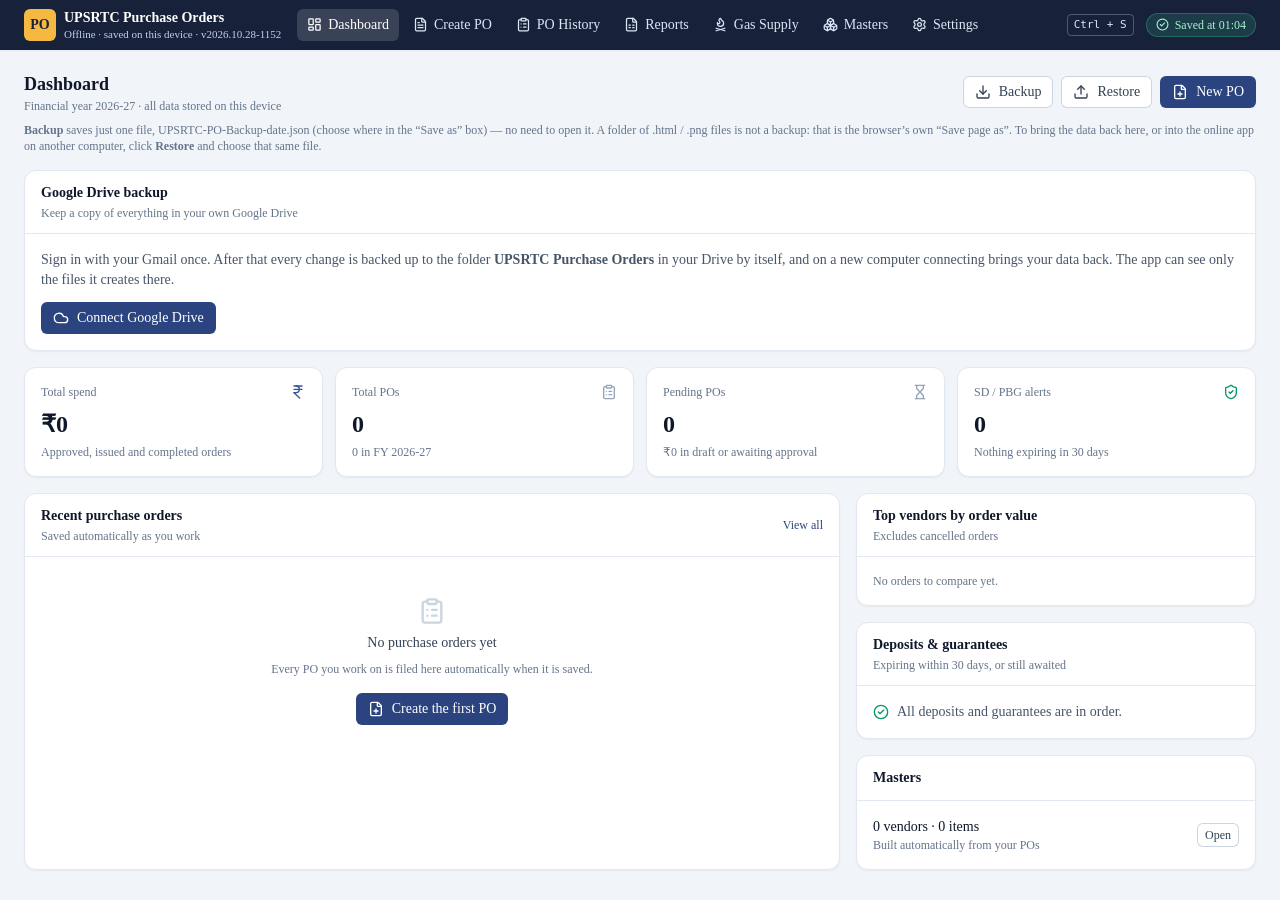
==== commit f855dc7b: "Publish version 2026.10.28-1152 Co-Authored-By: Claude Opus 5.5 <noreply@anthropic.com>" ====
--- a/index.html
+++ b/index.html
@@ -9,7 +9,7 @@
     <meta name="theme-color" content="#18213a" />
     <meta name="description" content="Offline Purchase Order management for Uttar Pradesh State Road Transport Corporation" />
     <title>UPSRTC Purchase Orders</title>
-    <script type="module" crossorigin src="./assets/index-B__DjZfn.js"></script>
+    <script type="module" crossorigin src="./assets/index-D9o20n0w.js"></script>
     <link rel="stylesheet" crossorigin href="./assets/index-CkCLjwee.css">
   </head>
   <body>
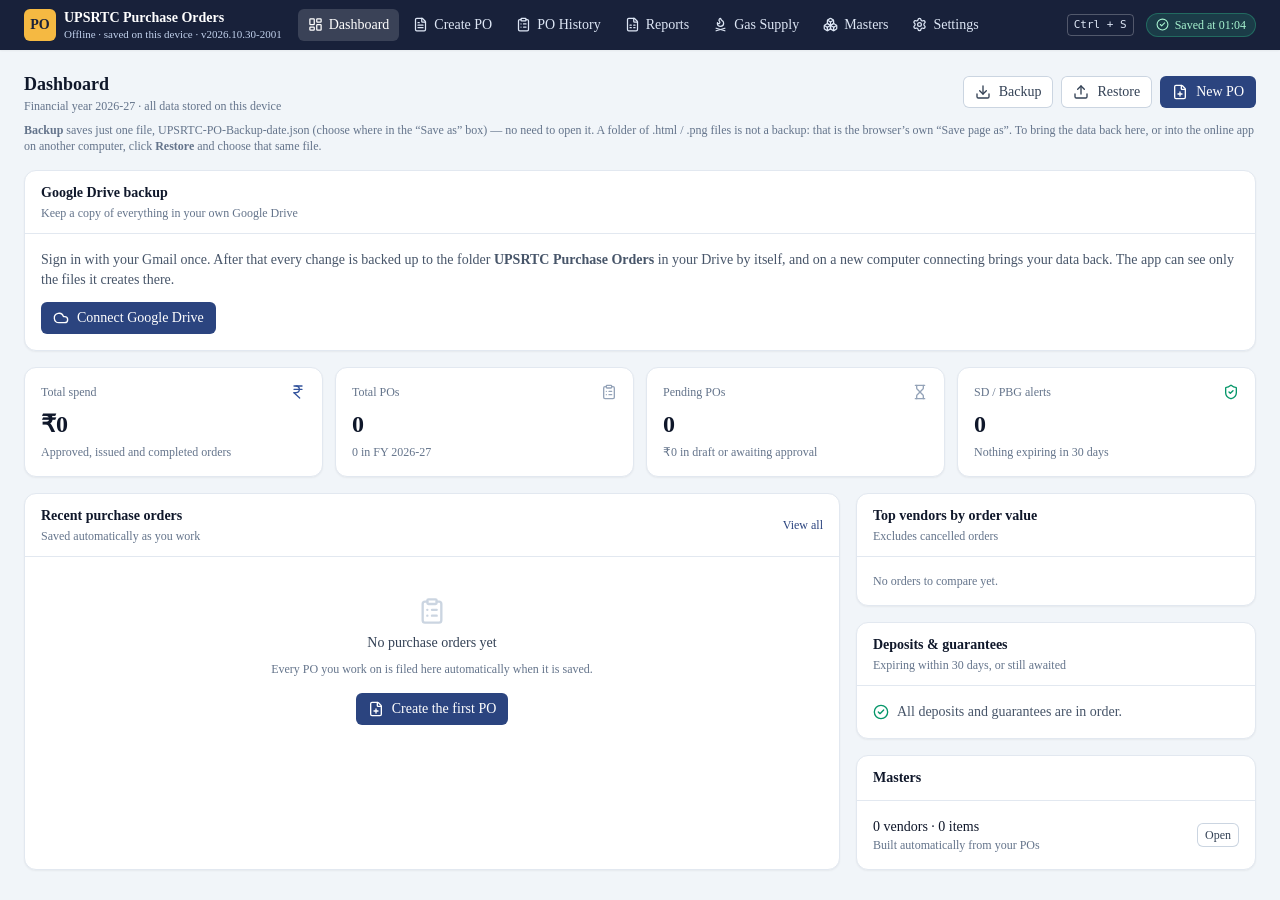
==== commit 82bfcd0b: "Publish version 2026.10.30-2001 Co-Authored-By: Claude Opus 5.5 <noreply@anthropic.com>" ====
--- a/index.html
+++ b/index.html
@@ -9,8 +9,8 @@
     <meta name="theme-color" content="#18213a" />
     <meta name="description" content="Offline Purchase Order management for Uttar Pradesh State Road Transport Corporation" />
     <title>UPSRTC Purchase Orders</title>
-    <script type="module" crossorigin src="./assets/index-D9o20n0w.js"></script>
-    <link rel="stylesheet" crossorigin href="./assets/index-CkCLjwee.css">
+    <script type="module" crossorigin src="./assets/index-DYYd033g.js"></script>
+    <link rel="stylesheet" crossorigin href="./assets/index-CMRLVIjp.css">
   </head>
   <body>
     <div id="root"></div>
--- a/assets/index-CMRLVIjp.css
+++ b/assets/index-CMRLVIjp.css
@@ -0,0 +1 @@
+*,:before,:after{--tw-border-spacing-x: 0;--tw-border-spacing-y: 0;--tw-translate-x: 0;--tw-translate-y: 0;--tw-rotate: 0;--tw-skew-x: 0;--tw-skew-y: 0;--tw-scale-x: 1;--tw-scale-y: 1;--tw-pan-x: ;--tw-pan-y: ;--tw-pinch-zoom: ;--tw-scroll-snap-strictness: proximity;--tw-gradient-from-position: ;--tw-gradient-via-position: ;--tw-gradient-to-position: ;--tw-ordinal: ;--tw-slashed-zero: ;--tw-numeric-figure: ;--tw-numeric-spacing: ;--tw-numeric-fraction: ;--tw-ring-inset: ;--tw-ring-offset-width: 0px;--tw-ring-offset-color: #fff;--tw-ring-color: rgb(59 130 246 / .5);--tw-ring-offset-shadow: 0 0 #0000;--tw-ring-shadow: 0 0 #0000;--tw-shadow: 0 0 #0000;--tw-shadow-colored: 0 0 #0000;--tw-blur: ;--tw-brightness: ;--tw-contrast: ;--tw-grayscale: ;--tw-hue-rotate: ;--tw-invert: ;--tw-saturate: ;--tw-sepia: ;--tw-drop-shadow: ;--tw-backdrop-blur: ;--tw-backdrop-brightness: ;--tw-backdrop-contrast: ;--tw-backdrop-grayscale: ;--tw-backdrop-hue-rotate: ;--tw-backdrop-invert: ;--tw-backdrop-opacity: ;--tw-backdrop-saturate: ;--tw-backdrop-sepia: ;--tw-contain-size: ;--tw-contain-layout: ;--tw-contain-paint: ;--tw-contain-style: }::backdrop{--tw-border-spacing-x: 0;--tw-border-spacing-y: 0;--tw-translate-x: 0;--tw-translate-y: 0;--tw-rotate: 0;--tw-skew-x: 0;--tw-skew-y: 0;--tw-scale-x: 1;--tw-scale-y: 1;--tw-pan-x: ;--tw-pan-y: ;--tw-pinch-zoom: ;--tw-scroll-snap-strictness: proximity;--tw-gradient-from-position: ;--tw-gradient-via-position: ;--tw-gradient-to-position: ;--tw-ordinal: ;--tw-slashed-zero: ;--tw-numeric-figure: ;--tw-numeric-spacing: ;--tw-numeric-fraction: ;--tw-ring-inset: ;--tw-ring-offset-width: 0px;--tw-ring-offset-color: #fff;--tw-ring-color: rgb(59 130 246 / .5);--tw-ring-offset-shadow: 0 0 #0000;--tw-ring-shadow: 0 0 #0000;--tw-shadow: 0 0 #0000;--tw-shadow-colored: 0 0 #0000;--tw-blur: ;--tw-brightness: ;--tw-contrast: ;--tw-grayscale: ;--tw-hue-rotate: ;--tw-invert: ;--tw-saturate: ;--tw-sepia: ;--tw-drop-shadow: ;--tw-backdrop-blur: ;--tw-backdrop-brightness: ;--tw-backdrop-contrast: ;--tw-backdrop-grayscale: ;--tw-backdrop-hue-rotate: ;--tw-backdrop-invert: ;--tw-backdrop-opacity: ;--tw-backdrop-saturate: ;--tw-backdrop-sepia: ;--tw-contain-size: ;--tw-contain-layout: ;--tw-contain-paint: ;--tw-contain-style: }*,:before,:after{box-sizing:border-box;border-width:0;border-style:solid;border-color:#e5e7eb}:before,:after{--tw-content: ""}html,:host{line-height:1.5;-webkit-text-size-adjust:100%;-moz-tab-size:4;-o-tab-size:4;tab-size:4;font-family:Times New Roman,Times,Nirmala UI,"Noto Serif Devanagari",serif;font-feature-settings:normal;font-variation-settings:normal;-webkit-tap-highlight-color:transparent}body{margin:0;line-height:inherit}hr{height:0;color:inherit;border-top-width:1px}abbr:where([title]){-webkit-text-decoration:underline dotted;text-decoration:underline dotted}h1,h2,h3,h4,h5,h6{font-size:inherit;font-weight:inherit}a{color:inherit;text-decoration:inherit}b,strong{font-weight:bolder}code,kbd,samp,pre{font-family:Cascadia Mono,Consolas,SFMono-Regular,Menlo,monospace;font-feature-settings:normal;font-variation-settings:normal;font-size:1em}small{font-size:80%}sub,sup{font-size:75%;line-height:0;position:relative;vertical-align:baseline}sub{bottom:-.25em}sup{top:-.5em}table{text-indent:0;border-color:inherit;border-collapse:collapse}button,input,optgroup,select,textarea{font-family:inherit;font-feature-settings:inherit;font-variation-settings:inherit;font-size:100%;font-weight:inherit;line-height:inherit;letter-spacing:inherit;color:inherit;margin:0;padding:0}button,select{text-transform:none}button,input:where([type=button]),input:where([type=reset]),input:where([type=submit]){-webkit-appearance:button;background-color:transparent;background-image:none}:-moz-focusring{outline:auto}:-moz-ui-invalid{box-shadow:none}progress{vertical-align:baseline}::-webkit-inner-spin-button,::-webkit-outer-spin-button{height:auto}[type=search]{-webkit-appearance:textfield;outline-offset:-2px}::-webkit-search-decoration{-webkit-appearance:none}::-webkit-file-upload-button{-webkit-appearance:button;font:inherit}summary{display:list-item}blockquote,dl,dd,h1,h2,h3,h4,h5,h6,hr,figure,p,pre{margin:0}fieldset{margin:0;padding:0}legend{padding:0}ol,ul,menu{list-style:none;margin:0;padding:0}dialog{padding:0}textarea{resize:vertical}input::-moz-placeholder,textarea::-moz-placeholder{opacity:1;color:#9ca3af}input::placeholder,textarea::placeholder{opacity:1;color:#9ca3af}button,[role=button]{cursor:pointer}:disabled{cursor:default}img,svg,video,canvas,audio,iframe,embed,object{display:block;vertical-align:middle}img,video{max-width:100%;height:auto}[hidden]:where(:not([hidden=until-found])){display:none}:root{color-scheme:light}body{background-color:#f1f5f9;color:#0f172a;-webkit-font-smoothing:antialiased;-moz-osx-font-smoothing:grayscale}.container{width:100%}@media (min-width: 640px){.container{max-width:640px}}@media (min-width: 768px){.container{max-width:768px}}@media (min-width: 1024px){.container{max-width:1024px}}@media (min-width: 1280px){.container{max-width:1280px}}@media (min-width: 1536px){.container{max-width:1536px}}.sr-only{position:absolute;width:1px;height:1px;padding:0;margin:-1px;overflow:hidden;clip:rect(0,0,0,0);white-space:nowrap;border-width:0}.pointer-events-none{pointer-events:none}.pointer-events-auto{pointer-events:auto}.visible{visibility:visible}.invisible{visibility:hidden}.collapse{visibility:collapse}.static{position:static}.\!fixed{position:fixed!important}.fixed{position:fixed}.absolute{position:absolute}.relative{position:relative}.sticky{position:sticky}.inset-0{top:0;right:0;bottom:0;left:0}.inset-x-0{left:0;right:0}.bottom-0{bottom:0}.left-2\.5{left:.625rem}.left-4{left:1rem}.top-0{top:0}.top-2\.5{top:.625rem}.top-4{top:1rem}.z-40{z-index:40}.z-50{z-index:50}.z-\[60\]{z-index:60}.col-span-2{grid-column:span 2 / span 2}.-mx-1{margin-left:-.25rem;margin-right:-.25rem}.mx-auto{margin-left:auto;margin-right:auto}.my-8{margin-top:2rem;margin-bottom:2rem}.-ml-px{margin-left:-1px}.-mt-2{margin-top:-.5rem}.mb-1{margin-bottom:.25rem}.mb-1\.5{margin-bottom:.375rem}.mb-2{margin-bottom:.5rem}.mb-3{margin-bottom:.75rem}.mb-4{margin-bottom:1rem}.ml-1{margin-left:.25rem}.ml-2{margin-left:.5rem}.mr-auto{margin-right:auto}.mt-0\.5{margin-top:.125rem}.mt-1{margin-top:.25rem}.mt-1\.5{margin-top:.375rem}.mt-2{margin-top:.5rem}.mt-3{margin-top:.75rem}.mt-px{margin-top:1px}.block{display:block}.inline{display:inline}.flex{display:flex}.inline-flex{display:inline-flex}.\!table{display:table!important}.table{display:table}.flow-root{display:flow-root}.grid{display:grid}.contents{display:contents}.\!hidden{display:none!important}.hidden{display:none}.size-16{width:4rem;height:4rem}.size-4{width:1rem;height:1rem}.size-5{width:1.25rem;height:1.25rem}.size-7{width:1.75rem;height:1.75rem}.size-8{width:2rem;height:2rem}.h-1\.5{height:.375rem}.h-2{height:.5rem}.h-4{height:1rem}.h-6{height:1.5rem}.max-h-\[300px\]{max-height:300px}.max-h-\[60vh\]{max-height:60vh}.max-h-\[70vh\]{max-height:70vh}.max-h-full{max-height:100%}.min-h-screen{min-height:100vh}.w-16{width:4rem}.w-24{width:6rem}.w-28{width:7rem}.w-36{width:9rem}.w-4{width:1rem}.w-40{width:10rem}.w-6{width:1.5rem}.w-64{width:16rem}.w-8{width:2rem}.w-full{width:100%}.min-w-0{min-width:0px}.min-w-\[140px\]{min-width:140px}.min-w-\[220px\]{min-width:220px}.min-w-\[640px\]{min-width:640px}.min-w-\[720px\]{min-width:720px}.min-w-\[760px\]{min-width:760px}.min-w-\[860px\]{min-width:860px}.max-w-2xl{max-width:42rem}.max-w-3xl{max-width:48rem}.max-w-4xl{max-width:56rem}.max-w-5xl{max-width:64rem}.max-w-6xl{max-width:72rem}.max-w-\[1500px\]{max-width:1500px}.max-w-\[160px\]{max-width:160px}.max-w-\[220px\]{max-width:220px}.max-w-\[240px\]{max-width:240px}.max-w-\[260px\]{max-width:260px}.max-w-full{max-width:100%}.max-w-lg{max-width:32rem}.max-w-md{max-width:28rem}.max-w-sm{max-width:24rem}.max-w-xl{max-width:36rem}.flex-1{flex:1 1 0%}.shrink-0{flex-shrink:0}.grow{flex-grow:1}.transform{transform:translate(var(--tw-translate-x),var(--tw-translate-y)) rotate(var(--tw-rotate)) skew(var(--tw-skew-x)) skewY(var(--tw-skew-y)) scaleX(var(--tw-scale-x)) scaleY(var(--tw-scale-y))}@keyframes spin{to{transform:rotate(360deg)}}.animate-spin{animation:spin 1s linear infinite}.cursor-pointer{cursor:pointer}.list-disc{list-style-type:disc}.grid-cols-1{grid-template-columns:repeat(1,minmax(0,1fr))}.grid-cols-2{grid-template-columns:repeat(2,minmax(0,1fr))}.grid-cols-3{grid-template-columns:repeat(3,minmax(0,1fr))}.grid-cols-\[1fr_2fr_auto\]{grid-template-columns:1fr 2fr auto}.grid-cols-\[1fr_88px_88px\]{grid-template-columns:1fr 88px 88px}.grid-cols-\[1fr_auto\]{grid-template-columns:1fr auto}.grid-cols-\[auto_1fr\]{grid-template-columns:auto 1fr}.flex-col{flex-direction:column}.flex-wrap{flex-wrap:wrap}.place-items-center{place-items:center}.items-start{align-items:flex-start}.items-end{align-items:flex-end}.items-center{align-items:center}.items-baseline{align-items:baseline}.items-stretch{align-items:stretch}.justify-end{justify-content:flex-end}.justify-center{justify-content:center}.justify-between{justify-content:space-between}.gap-0\.5{gap:.125rem}.gap-1{gap:.25rem}.gap-1\.5{gap:.375rem}.gap-2{gap:.5rem}.gap-3{gap:.75rem}.gap-4{gap:1rem}.gap-x-2{-moz-column-gap:.5rem;column-gap:.5rem}.gap-x-3{-moz-column-gap:.75rem;column-gap:.75rem}.gap-x-4{-moz-column-gap:1rem;column-gap:1rem}.gap-y-0\.5{row-gap:.125rem}.gap-y-1{row-gap:.25rem}.gap-y-2{row-gap:.5rem}.space-y-0\.5>:not([hidden])~:not([hidden]){--tw-space-y-reverse: 0;margin-top:calc(.125rem * calc(1 - var(--tw-space-y-reverse)));margin-bottom:calc(.125rem * var(--tw-space-y-reverse))}.space-y-1>:not([hidden])~:not([hidden]){--tw-space-y-reverse: 0;margin-top:calc(.25rem * calc(1 - var(--tw-space-y-reverse)));margin-bottom:calc(.25rem * var(--tw-space-y-reverse))}.space-y-1\.5>:not([hidden])~:not([hidden]){--tw-space-y-reverse: 0;margin-top:calc(.375rem * calc(1 - var(--tw-space-y-reverse)));margin-bottom:calc(.375rem * var(--tw-space-y-reverse))}.space-y-2>:not([hidden])~:not([hidden]){--tw-space-y-reverse: 0;margin-top:calc(.5rem * calc(1 - var(--tw-space-y-reverse)));margin-bottom:calc(.5rem * var(--tw-space-y-reverse))}.space-y-2\.5>:not([hidden])~:not([hidden]){--tw-space-y-reverse: 0;margin-top:calc(.625rem * calc(1 - var(--tw-space-y-reverse)));margin-bottom:calc(.625rem * var(--tw-space-y-reverse))}.space-y-3>:not([hidden])~:not([hidden]){--tw-space-y-reverse: 0;margin-top:calc(.75rem * calc(1 - var(--tw-space-y-reverse)));margin-bottom:calc(.75rem * var(--tw-space-y-reverse))}.space-y-4>:not([hidden])~:not([hidden]){--tw-space-y-reverse: 0;margin-top:calc(1rem * calc(1 - var(--tw-space-y-reverse)));margin-bottom:calc(1rem * var(--tw-space-y-reverse))}.divide-y>:not([hidden])~:not([hidden]){--tw-divide-y-reverse: 0;border-top-width:calc(1px * calc(1 - var(--tw-divide-y-reverse)));border-bottom-width:calc(1px * var(--tw-divide-y-reverse))}.divide-amber-200\/70>:not([hidden])~:not([hidden]){border-color:#fde68ab3}.divide-slate-100>:not([hidden])~:not([hidden]){--tw-divide-opacity: 1;border-color:rgb(241 245 249 / var(--tw-divide-opacity, 1))}.divide-slate-200>:not([hidden])~:not([hidden]){--tw-divide-opacity: 1;border-color:rgb(226 232 240 / var(--tw-divide-opacity, 1))}.overflow-auto{overflow:auto}.overflow-hidden{overflow:hidden}.overflow-x-auto{overflow-x:auto}.overflow-y-auto{overflow-y:auto}.truncate{overflow:hidden;text-overflow:ellipsis;white-space:nowrap}.whitespace-nowrap{white-space:nowrap}.break-words{overflow-wrap:break-word}.rounded{border-radius:.25rem}.rounded-full{border-radius:9999px}.rounded-lg{border-radius:.5rem}.rounded-md{border-radius:.375rem}.rounded-xl{border-radius:.75rem}.rounded-l-none{border-top-left-radius:0;border-bottom-left-radius:0}.rounded-r-\[4px\]{border-top-right-radius:4px;border-bottom-right-radius:4px}.rounded-r-none{border-top-right-radius:0;border-bottom-right-radius:0}.border{border-width:1px}.border-2{border-width:2px}.border-b{border-bottom-width:1px}.border-t{border-top-width:1px}.border-dashed{border-style:dashed}.border-amber-200{--tw-border-opacity: 1;border-color:rgb(253 230 138 / var(--tw-border-opacity, 1))}.border-amber-300{--tw-border-opacity: 1;border-color:rgb(252 211 77 / var(--tw-border-opacity, 1))}.border-amber-300\/60{border-color:#fcd34d99}.border-amber-400{--tw-border-opacity: 1;border-color:rgb(251 191 36 / var(--tw-border-opacity, 1))}.border-brand-300{--tw-border-opacity: 1;border-color:rgb(151 178 222 / var(--tw-border-opacity, 1))}.border-brand-600{--tw-border-opacity: 1;border-color:rgb(51 83 156 / var(--tw-border-opacity, 1))}.border-emerald-200{--tw-border-opacity: 1;border-color:rgb(167 243 208 / var(--tw-border-opacity, 1))}.border-emerald-300{--tw-border-opacity: 1;border-color:rgb(110 231 183 / var(--tw-border-opacity, 1))}.border-rose-200{--tw-border-opacity: 1;border-color:rgb(254 205 211 / var(--tw-border-opacity, 1))}.border-rose-300{--tw-border-opacity: 1;border-color:rgb(253 164 175 / var(--tw-border-opacity, 1))}.border-sky-300{--tw-border-opacity: 1;border-color:rgb(125 211 252 / var(--tw-border-opacity, 1))}.border-slate-100{--tw-border-opacity: 1;border-color:rgb(241 245 249 / var(--tw-border-opacity, 1))}.border-slate-200{--tw-border-opacity: 1;border-color:rgb(226 232 240 / var(--tw-border-opacity, 1))}.border-slate-300{--tw-border-opacity: 1;border-color:rgb(203 213 225 / var(--tw-border-opacity, 1))}.border-white\/25{border-color:#ffffff40}.bg-amber-300\/15{background-color:#fcd34d26}.bg-amber-400\/15{background-color:#fbbf2426}.bg-amber-50{--tw-bg-opacity: 1;background-color:rgb(255 251 235 / var(--tw-bg-opacity, 1))}.bg-amber-500{--tw-bg-opacity: 1;background-color:rgb(245 158 11 / var(--tw-bg-opacity, 1))}.bg-brand-100{--tw-bg-opacity: 1;background-color:rgb(221 230 245 / var(--tw-bg-opacity, 1))}.bg-brand-50{--tw-bg-opacity: 1;background-color:rgb(240 244 251 / var(--tw-bg-opacity, 1))}.bg-brand-600{--tw-bg-opacity: 1;background-color:rgb(51 83 156 / var(--tw-bg-opacity, 1))}.bg-brand-700{--tw-bg-opacity: 1;background-color:rgb(43 68 127 / var(--tw-bg-opacity, 1))}.bg-brand-950{--tw-bg-opacity: 1;background-color:rgb(24 33 58 / var(--tw-bg-opacity, 1))}.bg-emerald-100{--tw-bg-opacity: 1;background-color:rgb(209 250 229 / var(--tw-bg-opacity, 1))}.bg-emerald-400\/15{background-color:#34d39926}.bg-emerald-50{--tw-bg-opacity: 1;background-color:rgb(236 253 245 / var(--tw-bg-opacity, 1))}.bg-emerald-600{--tw-bg-opacity: 1;background-color:rgb(5 150 105 / var(--tw-bg-opacity, 1))}.bg-orange-400\/15{background-color:#fb923c26}.bg-rose-50{--tw-bg-opacity: 1;background-color:rgb(255 241 242 / var(--tw-bg-opacity, 1))}.bg-rose-50\/60{background-color:#fff1f299}.bg-rose-500\/20{background-color:#f43f5e33}.bg-rose-600{--tw-bg-opacity: 1;background-color:rgb(225 29 72 / var(--tw-bg-opacity, 1))}.bg-saffron-400{--tw-bg-opacity: 1;background-color:rgb(245 185 66 / var(--tw-bg-opacity, 1))}.bg-sky-100{--tw-bg-opacity: 1;background-color:rgb(224 242 254 / var(--tw-bg-opacity, 1))}.bg-sky-50{--tw-bg-opacity: 1;background-color:rgb(240 249 255 / var(--tw-bg-opacity, 1))}.bg-sky-600{--tw-bg-opacity: 1;background-color:rgb(2 132 199 / var(--tw-bg-opacity, 1))}.bg-slate-100{--tw-bg-opacity: 1;background-color:rgb(241 245 249 / var(--tw-bg-opacity, 1))}.bg-slate-200{--tw-bg-opacity: 1;background-color:rgb(226 232 240 / var(--tw-bg-opacity, 1))}.bg-slate-50{--tw-bg-opacity: 1;background-color:rgb(248 250 252 / var(--tw-bg-opacity, 1))}.bg-slate-700{--tw-bg-opacity: 1;background-color:rgb(51 65 85 / var(--tw-bg-opacity, 1))}.bg-slate-900\/50{background-color:#0f172a80}.bg-slate-900\/60{background-color:#0f172a99}.bg-white{--tw-bg-opacity: 1;background-color:rgb(255 255 255 / var(--tw-bg-opacity, 1))}.bg-white\/15{background-color:#ffffff26}.object-contain{-o-object-fit:contain;object-fit:contain}.p-0{padding:0}.p-0\.5{padding:.125rem}.p-1{padding:.25rem}.p-2{padding:.5rem}.p-2\.5{padding:.625rem}.p-3{padding:.75rem}.p-4{padding:1rem}.p-5{padding:1.25rem}.p-6{padding:1.5rem}.px-0\.5{padding-left:.125rem;padding-right:.125rem}.px-1{padding-left:.25rem;padding-right:.25rem}.px-1\.5{padding-left:.375rem;padding-right:.375rem}.px-2{padding-left:.5rem;padding-right:.5rem}.px-2\.5{padding-left:.625rem;padding-right:.625rem}.px-3{padding-left:.75rem;padding-right:.75rem}.px-4{padding-left:1rem;padding-right:1rem}.px-5{padding-left:1.25rem;padding-right:1.25rem}.py-0\.5{padding-top:.125rem;padding-bottom:.125rem}.py-1{padding-top:.25rem;padding-bottom:.25rem}.py-1\.5{padding-top:.375rem;padding-bottom:.375rem}.py-10{padding-top:2.5rem;padding-bottom:2.5rem}.py-2{padding-top:.5rem;padding-bottom:.5rem}.py-3{padding-top:.75rem;padding-bottom:.75rem}.py-4{padding-top:1rem;padding-bottom:1rem}.py-5{padding-top:1.25rem;padding-bottom:1.25rem}.py-6{padding-top:1.5rem;padding-bottom:1.5rem}.py-8{padding-top:2rem;padding-bottom:2rem}.pb-1\.5{padding-bottom:.375rem}.pb-2{padding-bottom:.5rem}.pl-2\.5{padding-left:.625rem}.pl-5{padding-left:1.25rem}.pl-7{padding-left:1.75rem}.pr-1{padding-right:.25rem}.pr-2{padding-right:.5rem}.pt-2{padding-top:.5rem}.pt-3{padding-top:.75rem}.text-left{text-align:left}.text-center{text-align:center}.text-right{text-align:right}.font-mono{font-family:Cascadia Mono,Consolas,SFMono-Regular,Menlo,monospace}.font-sans{font-family:Times New Roman,Times,Nirmala UI,"Noto Serif Devanagari",serif}.text-2xl{font-size:1.5rem;line-height:2rem}.text-\[10px\]{font-size:10px}.text-\[11px\]{font-size:11px}.text-\[15px\]{font-size:15px}.text-base{font-size:1rem;line-height:1.5rem}.text-lg{font-size:1.125rem;line-height:1.75rem}.text-sm{font-size:.875rem;line-height:1.25rem}.text-xs{font-size:.75rem;line-height:1rem}.font-bold{font-weight:700}.font-medium{font-weight:500}.font-normal{font-weight:400}.font-semibold{font-weight:600}.uppercase{text-transform:uppercase}.tabular-nums{--tw-numeric-spacing: tabular-nums;font-variant-numeric:var(--tw-ordinal) var(--tw-slashed-zero) var(--tw-numeric-figure) var(--tw-numeric-spacing) var(--tw-numeric-fraction)}.leading-relaxed{line-height:1.625}.leading-tight{line-height:1.25}.tracking-wide{letter-spacing:.025em}.text-amber-100{--tw-text-opacity: 1;color:rgb(254 243 199 / var(--tw-text-opacity, 1))}.text-amber-200{--tw-text-opacity: 1;color:rgb(253 230 138 / var(--tw-text-opacity, 1))}.text-amber-600{--tw-text-opacity: 1;color:rgb(217 119 6 / var(--tw-text-opacity, 1))}.text-amber-700{--tw-text-opacity: 1;color:rgb(180 83 9 / var(--tw-text-opacity, 1))}.text-amber-800{--tw-text-opacity: 1;color:rgb(146 64 14 / var(--tw-text-opacity, 1))}.text-amber-900{--tw-text-opacity: 1;color:rgb(120 53 15 / var(--tw-text-opacity, 1))}.text-brand-100{--tw-text-opacity: 1;color:rgb(221 230 245 / var(--tw-text-opacity, 1))}.text-brand-200{--tw-text-opacity: 1;color:rgb(193 209 236 / var(--tw-text-opacity, 1))}.text-brand-600{--tw-text-opacity: 1;color:rgb(51 83 156 / var(--tw-text-opacity, 1))}.text-brand-700{--tw-text-opacity: 1;color:rgb(43 68 127 / var(--tw-text-opacity, 1))}.text-brand-800{--tw-text-opacity: 1;color:rgb(39 59 105 / var(--tw-text-opacity, 1))}.text-brand-900{--tw-text-opacity: 1;color:rgb(36 51 88 / var(--tw-text-opacity, 1))}.text-brand-950{--tw-text-opacity: 1;color:rgb(24 33 58 / var(--tw-text-opacity, 1))}.text-emerald-200{--tw-text-opacity: 1;color:rgb(167 243 208 / var(--tw-text-opacity, 1))}.text-emerald-600{--tw-text-opacity: 1;color:rgb(5 150 105 / var(--tw-text-opacity, 1))}.text-emerald-700{--tw-text-opacity: 1;color:rgb(4 120 87 / var(--tw-text-opacity, 1))}.text-emerald-800{--tw-text-opacity: 1;color:rgb(6 95 70 / var(--tw-text-opacity, 1))}.text-emerald-900{--tw-text-opacity: 1;color:rgb(6 78 59 / var(--tw-text-opacity, 1))}.text-orange-200{--tw-text-opacity: 1;color:rgb(254 215 170 / var(--tw-text-opacity, 1))}.text-rose-200{--tw-text-opacity: 1;color:rgb(254 205 211 / var(--tw-text-opacity, 1))}.text-rose-600{--tw-text-opacity: 1;color:rgb(225 29 72 / var(--tw-text-opacity, 1))}.text-rose-700{--tw-text-opacity: 1;color:rgb(190 18 60 / var(--tw-text-opacity, 1))}.text-rose-800{--tw-text-opacity: 1;color:rgb(159 18 57 / var(--tw-text-opacity, 1))}.text-rose-900{--tw-text-opacity: 1;color:rgb(136 19 55 / var(--tw-text-opacity, 1))}.text-saffron-500{--tw-text-opacity: 1;color:rgb(232 159 28 / var(--tw-text-opacity, 1))}.text-sky-800{--tw-text-opacity: 1;color:rgb(7 89 133 / var(--tw-text-opacity, 1))}.text-sky-900{--tw-text-opacity: 1;color:rgb(12 74 110 / var(--tw-text-opacity, 1))}.text-slate-300{--tw-text-opacity: 1;color:rgb(203 213 225 / var(--tw-text-opacity, 1))}.text-slate-400{--tw-text-opacity: 1;color:rgb(148 163 184 / var(--tw-text-opacity, 1))}.text-slate-500{--tw-text-opacity: 1;color:rgb(100 116 139 / var(--tw-text-opacity, 1))}.text-slate-600{--tw-text-opacity: 1;color:rgb(71 85 105 / var(--tw-text-opacity, 1))}.text-slate-700{--tw-text-opacity: 1;color:rgb(51 65 85 / var(--tw-text-opacity, 1))}.text-slate-800{--tw-text-opacity: 1;color:rgb(30 41 59 / var(--tw-text-opacity, 1))}.text-slate-900{--tw-text-opacity: 1;color:rgb(15 23 42 / var(--tw-text-opacity, 1))}.text-white{--tw-text-opacity: 1;color:rgb(255 255 255 / var(--tw-text-opacity, 1))}.underline{text-decoration-line:underline}.line-through{text-decoration-line:line-through}.opacity-60{opacity:.6}.opacity-80{opacity:.8}.shadow-lg{--tw-shadow: 0 10px 15px -3px rgb(0 0 0 / .1), 0 4px 6px -4px rgb(0 0 0 / .1);--tw-shadow-colored: 0 10px 15px -3px var(--tw-shadow-color), 0 4px 6px -4px var(--tw-shadow-color);box-shadow:var(--tw-ring-offset-shadow, 0 0 #0000),var(--tw-ring-shadow, 0 0 #0000),var(--tw-shadow)}.shadow-sm{--tw-shadow: 0 1px 2px 0 rgb(0 0 0 / .05);--tw-shadow-colored: 0 1px 2px 0 var(--tw-shadow-color);box-shadow:var(--tw-ring-offset-shadow, 0 0 #0000),var(--tw-ring-shadow, 0 0 #0000),var(--tw-shadow)}.shadow-xl{--tw-shadow: 0 20px 25px -5px rgb(0 0 0 / .1), 0 8px 10px -6px rgb(0 0 0 / .1);--tw-shadow-colored: 0 20px 25px -5px var(--tw-shadow-color), 0 8px 10px -6px var(--tw-shadow-color);box-shadow:var(--tw-ring-offset-shadow, 0 0 #0000),var(--tw-ring-shadow, 0 0 #0000),var(--tw-shadow)}.ring{--tw-ring-offset-shadow: var(--tw-ring-inset) 0 0 0 var(--tw-ring-offset-width) var(--tw-ring-offset-color);--tw-ring-shadow: var(--tw-ring-inset) 0 0 0 calc(3px + var(--tw-ring-offset-width)) var(--tw-ring-color);box-shadow:var(--tw-ring-offset-shadow),var(--tw-ring-shadow),var(--tw-shadow, 0 0 #0000)}.ring-1{--tw-ring-offset-shadow: var(--tw-ring-inset) 0 0 0 var(--tw-ring-offset-width) var(--tw-ring-offset-color);--tw-ring-shadow: var(--tw-ring-inset) 0 0 0 calc(1px + var(--tw-ring-offset-width)) var(--tw-ring-color);box-shadow:var(--tw-ring-offset-shadow),var(--tw-ring-shadow),var(--tw-shadow, 0 0 #0000)}.ring-2{--tw-ring-offset-shadow: var(--tw-ring-inset) 0 0 0 var(--tw-ring-offset-width) var(--tw-ring-offset-color);--tw-ring-shadow: var(--tw-ring-inset) 0 0 0 calc(2px + var(--tw-ring-offset-width)) var(--tw-ring-color);box-shadow:var(--tw-ring-offset-shadow),var(--tw-ring-shadow),var(--tw-shadow, 0 0 #0000)}.ring-inset{--tw-ring-inset: inset}.ring-amber-200{--tw-ring-opacity: 1;--tw-ring-color: rgb(253 230 138 / var(--tw-ring-opacity, 1))}.ring-amber-300\/30{--tw-ring-color: rgb(252 211 77 / .3)}.ring-amber-400{--tw-ring-opacity: 1;--tw-ring-color: rgb(251 191 36 / var(--tw-ring-opacity, 1))}.ring-brand-200{--tw-ring-opacity: 1;--tw-ring-color: rgb(193 209 236 / var(--tw-ring-opacity, 1))}.ring-brand-300{--tw-ring-opacity: 1;--tw-ring-color: rgb(151 178 222 / var(--tw-ring-opacity, 1))}.ring-brand-400{--tw-ring-opacity: 1;--tw-ring-color: rgb(102 139 204 / var(--tw-ring-opacity, 1))}.ring-emerald-200{--tw-ring-opacity: 1;--tw-ring-color: rgb(167 243 208 / var(--tw-ring-opacity, 1))}.ring-emerald-400{--tw-ring-opacity: 1;--tw-ring-color: rgb(52 211 153 / var(--tw-ring-opacity, 1))}.ring-emerald-400\/30{--tw-ring-color: rgb(52 211 153 / .3)}.ring-orange-400\/30{--tw-ring-color: rgb(251 146 60 / .3)}.ring-rose-200{--tw-ring-opacity: 1;--tw-ring-color: rgb(254 205 211 / var(--tw-ring-opacity, 1))}.ring-rose-400\/40{--tw-ring-color: rgb(251 113 133 / .4)}.ring-sky-200{--tw-ring-opacity: 1;--tw-ring-color: rgb(186 230 253 / var(--tw-ring-opacity, 1))}.ring-sky-400{--tw-ring-opacity: 1;--tw-ring-color: rgb(56 189 248 / var(--tw-ring-opacity, 1))}.ring-slate-200{--tw-ring-opacity: 1;--tw-ring-color: rgb(226 232 240 / var(--tw-ring-opacity, 1))}.ring-slate-300{--tw-ring-opacity: 1;--tw-ring-color: rgb(203 213 225 / var(--tw-ring-opacity, 1))}.filter{filter:var(--tw-blur) var(--tw-brightness) var(--tw-contrast) var(--tw-grayscale) var(--tw-hue-rotate) var(--tw-invert) var(--tw-saturate) var(--tw-sepia) var(--tw-drop-shadow)}.transition-colors{transition-property:color,background-color,border-color,text-decoration-color,fill,stroke;transition-timing-function:cubic-bezier(.4,0,.2,1);transition-duration:.15s}@media print{@page{size:A4 portrait;margin:0}html,body{background:#fff!important}}.placeholder\:text-slate-400::-moz-placeholder{--tw-text-opacity: 1;color:rgb(148 163 184 / var(--tw-text-opacity, 1))}.placeholder\:text-slate-400::placeholder{--tw-text-opacity: 1;color:rgb(148 163 184 / var(--tw-text-opacity, 1))}.last\:border-0:last-child{border-width:0px}.first-of-type\:border-0:first-of-type{border-width:0px}.first-of-type\:pt-0:first-of-type{padding-top:0}.hover\:border-brand-400:hover{--tw-border-opacity: 1;border-color:rgb(102 139 204 / var(--tw-border-opacity, 1))}.hover\:border-brand-500:hover{--tw-border-opacity: 1;border-color:rgb(68 107 185 / var(--tw-border-opacity, 1))}.hover\:bg-brand-100:hover{--tw-bg-opacity: 1;background-color:rgb(221 230 245 / var(--tw-bg-opacity, 1))}.hover\:bg-brand-50:hover{--tw-bg-opacity: 1;background-color:rgb(240 244 251 / var(--tw-bg-opacity, 1))}.hover\:bg-brand-800:hover{--tw-bg-opacity: 1;background-color:rgb(39 59 105 / var(--tw-bg-opacity, 1))}.hover\:bg-emerald-50:hover{--tw-bg-opacity: 1;background-color:rgb(236 253 245 / var(--tw-bg-opacity, 1))}.hover\:bg-rose-50:hover{--tw-bg-opacity: 1;background-color:rgb(255 241 242 / var(--tw-bg-opacity, 1))}.hover\:bg-rose-700:hover{--tw-bg-opacity: 1;background-color:rgb(190 18 60 / var(--tw-bg-opacity, 1))}.hover\:bg-saffron-500:hover{--tw-bg-opacity: 1;background-color:rgb(232 159 28 / var(--tw-bg-opacity, 1))}.hover\:bg-slate-100:hover{--tw-bg-opacity: 1;background-color:rgb(241 245 249 / var(--tw-bg-opacity, 1))}.hover\:bg-slate-200:hover{--tw-bg-opacity: 1;background-color:rgb(226 232 240 / var(--tw-bg-opacity, 1))}.hover\:bg-slate-50:hover{--tw-bg-opacity: 1;background-color:rgb(248 250 252 / var(--tw-bg-opacity, 1))}.hover\:bg-white\/10:hover{background-color:#ffffff1a}.hover\:bg-white\/15:hover{background-color:#ffffff26}.hover\:bg-white\/60:hover{background-color:#fff9}.hover\:text-brand-700:hover{--tw-text-opacity: 1;color:rgb(43 68 127 / var(--tw-text-opacity, 1))}.hover\:text-rose-600:hover{--tw-text-opacity: 1;color:rgb(225 29 72 / var(--tw-text-opacity, 1))}.hover\:text-slate-900:hover{--tw-text-opacity: 1;color:rgb(15 23 42 / var(--tw-text-opacity, 1))}.hover\:text-white:hover{--tw-text-opacity: 1;color:rgb(255 255 255 / var(--tw-text-opacity, 1))}.hover\:underline:hover{text-decoration-line:underline}.hover\:opacity-100:hover{opacity:1}.hover\:brightness-110:hover{--tw-brightness: brightness(1.1);filter:var(--tw-blur) var(--tw-brightness) var(--tw-contrast) var(--tw-grayscale) var(--tw-hue-rotate) var(--tw-invert) var(--tw-saturate) var(--tw-sepia) var(--tw-drop-shadow)}.focus\:border-brand-500:focus{--tw-border-opacity: 1;border-color:rgb(68 107 185 / var(--tw-border-opacity, 1))}.focus\:outline-none:focus{outline:2px solid transparent;outline-offset:2px}.focus\:ring-2:focus{--tw-ring-offset-shadow: var(--tw-ring-inset) 0 0 0 var(--tw-ring-offset-width) var(--tw-ring-offset-color);--tw-ring-shadow: var(--tw-ring-inset) 0 0 0 calc(2px + var(--tw-ring-offset-width)) var(--tw-ring-color);box-shadow:var(--tw-ring-offset-shadow),var(--tw-ring-shadow),var(--tw-shadow, 0 0 #0000)}.focus\:ring-brand-500:focus{--tw-ring-opacity: 1;--tw-ring-color: rgb(68 107 185 / var(--tw-ring-opacity, 1))}.focus\:ring-brand-500\/20:focus{--tw-ring-color: rgb(68 107 185 / .2)}.focus-visible\:outline-2:focus-visible{outline-width:2px}.focus-visible\:outline-offset-2:focus-visible{outline-offset:2px}.focus-visible\:outline-brand-600:focus-visible{outline-color:#33539c}.focus-visible\:outline-brand-700:focus-visible{outline-color:#2b447f}.focus-visible\:outline-rose-600:focus-visible{outline-color:#e11d48}.disabled\:cursor-not-allowed:disabled{cursor:not-allowed}.disabled\:bg-brand-300:disabled{--tw-bg-opacity: 1;background-color:rgb(151 178 222 / var(--tw-bg-opacity, 1))}.disabled\:bg-slate-50:disabled{--tw-bg-opacity: 1;background-color:rgb(248 250 252 / var(--tw-bg-opacity, 1))}.disabled\:text-slate-400:disabled{--tw-text-opacity: 1;color:rgb(148 163 184 / var(--tw-text-opacity, 1))}.disabled\:text-slate-500:disabled{--tw-text-opacity: 1;color:rgb(100 116 139 / var(--tw-text-opacity, 1))}@media (min-width: 640px){.sm\:col-span-2{grid-column:span 2 / span 2}.sm\:col-span-3{grid-column:span 3 / span 3}.sm\:ml-2{margin-left:.5rem}.sm\:inline-block{display:inline-block}.sm\:grid-cols-2{grid-template-columns:repeat(2,minmax(0,1fr))}.sm\:grid-cols-3{grid-template-columns:repeat(3,minmax(0,1fr))}.sm\:grid-cols-\[auto_1fr_1fr_auto\]{grid-template-columns:auto 1fr 1fr auto}.sm\:items-end{align-items:flex-end}.sm\:p-8{padding:2rem}.sm\:px-6{padding-left:1.5rem;padding-right:1.5rem}.sm\:pb-1{padding-bottom:.25rem}}@media (min-width: 768px){.md\:grid-cols-\[1fr_1fr\]{grid-template-columns:1fr 1fr}.md\:grid-cols-\[1fr_320px\]{grid-template-columns:1fr 320px}}@media (min-width: 1024px){.lg\:w-\[330px\]{width:330px}.lg\:w-\[380px\]{width:380px}.lg\:shrink-0{flex-shrink:0}.lg\:grid-cols-2{grid-template-columns:repeat(2,minmax(0,1fr))}.lg\:grid-cols-\[minmax\(0\,1fr\)_minmax\(0\,1\.3fr\)\]{grid-template-columns:minmax(0,1fr) minmax(0,1.3fr)}.lg\:flex-row{flex-direction:row}}@media (min-width: 1280px){.xl\:col-span-2{grid-column:span 2 / span 2}.xl\:grid-cols-3{grid-template-columns:repeat(3,minmax(0,1fr))}.xl\:grid-cols-4{grid-template-columns:repeat(4,minmax(0,1fr))}}@media print{.print\:block{display:block}.print\:hidden{display:none}.print\:max-w-none{max-width:none}.print\:overflow-visible{overflow:visible}.print\:bg-white{--tw-bg-opacity: 1;background-color:rgb(255 255 255 / var(--tw-bg-opacity, 1))}.print\:p-0{padding:0}.print\:pb-0{padding-bottom:0}}.po-paper{--navy: #1f3a6b;--rule: #14305c;--ink: #16181d;--blank: #93a3bb;--cell: #8794ab;position:relative;background:#fff;color:var(--ink);font-family:Times New Roman,Times,Nirmala UI,serif;font-size:12px;line-height:1.35;-webkit-print-color-adjust:exact;print-color-adjust:exact}.po-sheet{width:210mm;min-height:297mm;padding:12mm;margin:0 auto;box-shadow:0 1px 4px #0f172a2e}.po-doc{position:relative;display:flex;flex-direction:column;align-items:center;gap:16px}.po-page{display:flex;flex-direction:column;width:210mm;height:297mm;padding:12mm;overflow:hidden;box-shadow:0 1px 4px #0f172a2e}.po-page__content{display:flex;flex:1 1 auto;flex-direction:column;min-height:0}.po-page__spacer{flex:1 1 auto;min-height:8px}.po-page>.po-page__number{position:absolute;right:12mm;bottom:5mm;color:#6b7686;font-size:9.5px}.po-measure{position:absolute;top:0;left:0;z-index:-1;width:186mm;visibility:hidden;pointer-events:none}.po-page-probe{height:273mm}.po-sheet>*,.po-page>*{position:relative;z-index:1}.po-watermark{position:absolute;top:120mm;left:50%;z-index:0;transform:translate(-50%,-50%) rotate(-32deg);font-size:58px;font-weight:700;letter-spacing:6px;white-space:nowrap;color:#eef1f7;pointer-events:none;-webkit-user-select:none;-moz-user-select:none;user-select:none}.po-letterhead{display:grid;grid-template-columns:70px 1fr 70px;align-items:start;gap:8px}.po-letterhead__text{text-align:center}.po-office-title{margin:0;color:var(--navy);font-size:19px;font-weight:700;letter-spacing:.3px}.po-office-line{margin:1px 0 0;color:var(--navy);font-size:12.5px;font-weight:700;letter-spacing:.2px}.po-office-line a,.po-office-line .po-link{color:var(--navy);text-decoration:underline}.po-title-box{display:inline-block;margin-top:7px;padding:3px 18px;border:1.5px solid var(--rule);color:var(--navy);font-size:13px;font-weight:700;letter-spacing:2.5px}.po-logo{display:flex;width:70px;height:70px;align-items:center;justify-content:center;overflow:hidden}.po-logo img{max-width:100%;max-height:100%;-o-object-fit:contain;object-fit:contain}.po-logo__emblem{display:flex;width:58px;height:58px;flex-direction:column;align-items:center;justify-content:center;border:1.5px solid var(--navy);border-radius:50%;color:var(--navy);font-size:10px;font-weight:700;line-height:1.2;text-align:center;white-space:pre-line}.po-logo--editable{cursor:pointer;border-radius:6px;background:none;padding:0;border:1px dashed transparent}.po-logo--editable:hover{border-color:#6f86ad;background:#f4f7fc}.po-rule{height:0;margin:6px 0 8px;border:none;border-top:2.5px solid var(--rule)}.po-cont-header{display:flex;flex-wrap:wrap;gap:4px 14px;align-items:baseline;margin-bottom:8px;padding-bottom:4px;border-bottom:1.5px solid var(--rule);color:var(--navy);font-size:11.5px}.po-meta-row{display:flex;align-items:baseline;gap:6px;margin-bottom:4px}.po-label{font-weight:700;white-space:nowrap}.po-parties{display:grid;grid-template-columns:1.15fr 1fr;gap:14px;margin-top:6px}.po-to p{margin:0 0 2px}.po-to .po-field-line,.po-vendor-line{display:flex;align-items:baseline;gap:4px}.po-contact{width:100%;border-collapse:collapse;table-layout:fixed}.po-contact td{border:1px solid #1b1d22;padding:3px 6px;font-size:11.5px;vertical-align:middle}.po-contact td:first-child{width:40%;font-weight:700}.po-rate-line{display:flex;flex-wrap:wrap;align-items:baseline;gap:6px;margin-top:7px}.po-instruction{margin:10px 0 5px;font-style:italic;text-align:center;font-size:11.5px}.po-items{width:100%;border-collapse:collapse;table-layout:fixed}.po-items th,.po-items td{border:1px solid var(--cell);padding:0;font-size:11px;vertical-align:middle}.po-items thead th{border-color:var(--navy);background:var(--navy);padding:5px 3px;color:#fff;font-size:10px;font-weight:700;letter-spacing:.3px;text-align:center;text-transform:uppercase}.po-items tbody td{height:24px}.po-items .po-cell-text{display:block;overflow-wrap:anywhere;padding:3px 5px;min-height:17px}.po-items .po-total-label{padding:5px 8px;text-align:right;font-size:12.5px;font-weight:700;letter-spacing:.3px}.po-items .po-total-value{padding:5px 6px;text-align:right;font-size:12.5px;font-weight:700}.po-items .po-total-label--soft,.po-items .po-total-value--soft{font-size:11.5px;font-weight:400}.po-items .po-actions-cell{text-align:center;white-space:nowrap}.po-add-row{margin-top:6px}.po-section-title{margin:12px 0 6px;font-weight:700;text-decoration:underline}.po-terms{display:grid;grid-template-columns:1fr 1fr;gap:4px 18px}.po-line{display:flex;align-items:baseline;gap:5px}.po-line__number{flex:none;font-weight:700}.po-remark{display:inline-block;margin-top:12px;padding:4px 10px;border:1px solid #1b1d22;font-size:13.5px;font-weight:700}.po-remark em{color:#1b1d22}.po-footer{display:grid;grid-template-columns:1fr 1fr;gap:18px;margin-top:16px}.po-signs{display:flex;flex-direction:column;gap:22px;align-items:stretch}.po-sign{border-top:1px solid #1b1d22;padding-top:3px;text-align:center;font-weight:700}.po-sign__gap{height:26px}.po-blank{min-width:0;padding:0 3px;border:none;border-bottom:1px dotted var(--blank);background:transparent;color:inherit;font:inherit;border-radius:0}.po-blank:focus{outline:none;border-bottom:1px solid var(--navy);background:#fdf8e3}.po-autosize{display:inline-grid;min-width:0}.po-autosize:after,.po-autosize>input{grid-area:1 / 1;font:inherit;padding:0 3px}.po-autosize:after{content:attr(data-value);height:0;overflow:hidden;visibility:hidden;white-space:pre}.po-autosize>input{width:100%;min-width:0}.po-blank--text{display:inline-block;white-space:pre-wrap}.po-blank--plain,.po-blank--plain:focus{border-bottom:none}.po-blank--grow{flex:1 1 auto;width:100%}textarea.po-blank{display:block;width:100%;resize:vertical;line-height:1.35}.po-cell{width:100%;padding:3px 5px;border:none;background:transparent;color:inherit;font:inherit;border-radius:0}.po-pick{display:inline-flex;align-items:baseline;gap:3px;min-width:0}.po-pick--grow{display:flex;flex:1 1 auto}.po-cell-with-picker{display:flex;align-items:center;gap:2px;padding-right:3px}.po-cell-with-picker .po-cell{flex:1 1 auto;min-width:0}.po-cell:focus{outline:1px solid var(--navy);outline-offset:-1px;background:#fdf8e3}.po-cell::-moz-placeholder{color:#a9b3c4;font-style:italic}.po-cell::placeholder{color:#a9b3c4;font-style:italic}.po-align-right{text-align:right}.po-align-center{text-align:center}.po-print-copy{position:fixed;top:0;left:-10000px}.po-export-stage{position:fixed;top:0;left:0;z-index:0;background:#fff}.po-export-stage .po-page{margin:0;box-shadow:none}@media print{.po-print-copy{position:static;left:0}.po-doc{display:block;gap:0}.po-measure{display:none!important}.po-page{margin:0;box-shadow:none;-moz-column-break-after:page;break-after:page;page-break-after:always}.po-page:last-of-type{-moz-column-break-after:auto;break-after:auto;page-break-after:auto}}.rpt-doc{position:relative;display:flex;flex-direction:column;align-items:flex-start;gap:16px}.rpt-doc>.rpt-page,.rpt-doc>.rpt-doc{margin-left:auto;margin-right:auto}.rpt-paper{background:#fff;color:#111;font-family:Times New Roman,Times,Nirmala UI,serif}.rpt-page{display:flex;flex-direction:column;box-sizing:border-box;width:297mm;height:210mm;padding:10mm;overflow:hidden;box-shadow:0 1px 4px #0f172a2e}.rpt-page--portrait{width:210mm;height:297mm;padding:16mm 16mm 14mm}.rpt-measure{position:absolute;top:0;left:0;z-index:-1;width:277mm;visibility:hidden;pointer-events:none}.rpt-probe{height:190mm}.rpt-measure--portrait{width:178mm}.rpt-probe--portrait{height:267mm}.rpt-flow{display:flow-root}.rpt-stack{display:flex;flex-direction:column}.rpt-rc{font-size:12.5px;line-height:1.45}.rpt-rc .rpt-letter__office{margin-bottom:8px;font-size:15px}.rpt-rc .rpt-letter__ref{margin-bottom:6px}.rpt-rc__to{margin:0 0 6px 56px}.rpt-rc__greeting{margin:0}.rpt-rc .rpt-letter__body{margin-bottom:6px}.rpt-letter.rpt-rc .rpt-table{font-size:9.5px}.rpt-letter.rpt-rc .rpt-table td,.rpt-letter.rpt-rc .rpt-table th{padding:2px 3px}.rpt-rc .rpt-letter__signs{padding-top:30px}.rpt-title{margin:0 0 6px;text-align:center;font-size:13px;font-weight:700}.rpt-title u{text-underline-offset:2px}.rpt-table{width:100%;border-collapse:collapse;table-layout:fixed;font-size:10px}.rpt-table th,.rpt-table td{border:1px solid #222222;padding:2px 4px;line-height:1.25;vertical-align:middle;overflow-wrap:anywhere}.rpt-table th{background:#eee;text-align:center;font-weight:700}.rpt-c{text-align:center}.rpt-r{text-align:right;white-space:nowrap}.rpt-strong td,.rpt-strong{font-weight:700}.rpt-empty{padding:14px 4px!important;text-align:center;font-style:italic;color:#555}.rpt-signs{display:flex;justify-content:flex-end;gap:140px;padding:34px 60px 0 0;font-size:11px;font-weight:700}.rpt-spacer{flex:1}.rpt-page-number{margin-top:4px;text-align:right;font-size:9px}.rpt-letter{font-size:13.5px;line-height:1.55}.rpt-letter__office{margin:0 0 14px;text-align:center;font-size:16px;font-weight:700;line-height:1.4}.rpt-letter__ref{display:flex;justify-content:space-between;margin-bottom:12px}.rpt-letter__to{margin:0 0 12px 56px}.rpt-letter__subject{display:grid;grid-template-columns:56px 1fr;margin-bottom:10px}.rpt-letter__subject u{text-underline-offset:3px}.rpt-letter__body{margin:0 0 10px;text-indent:56px}.rpt-letter .rpt-table{font-family:Arial,Nirmala UI,sans-serif;font-size:11.5px}.rpt-letter .rpt-table td,.rpt-letter .rpt-table th{padding:4px 6px}.rpt-letter__signs{display:flex;justify-content:space-between;padding:48px 10px 0 60px;text-align:center;font-weight:700}.rpt-letter__signs--right{justify-content:flex-end;padding-right:30px}.rpt-export-stage{position:fixed;top:0;left:0;z-index:0;background:#fff}.rpt-export-stage .rpt-page{margin:0;box-shadow:none}.rpt-all{display:flex;flex-direction:column;gap:16px}.rpt-eicher__head{display:grid;grid-template-columns:110px 1fr 110px;align-items:center;margin-bottom:18px}.rpt-eicher__logo{width:100px;height:auto}.rpt-eicher__office{margin:0;text-align:center;font-size:22px;font-weight:700;line-height:1.5}.rpt-eicher__enclosure{margin:18px 0 0}.rpt-eicher__sign{display:flex;flex-direction:column;align-items:flex-end;gap:40px;margin-top:20px;padding-right:40px;text-align:center}.rpt-eicher__signer{font-weight:400}.rpt-eicher__title{font-size:15px;margin-bottom:8px}.rpt-eicher__table{font-family:Calibri,Arial,Nirmala UI,sans-serif;font-size:10.5px}.rpt-eicher__table td{padding:4px 5px}.rpt-money{display:flex;justify-content:space-between;gap:6px}.rpt-eicher__signs{display:flex;justify-content:space-around;padding-top:34px;font-size:12px;font-weight:700;text-align:center}@media print{.rpt-doc{display:block}.rpt-measure{display:none!important}.rpt-page,.rpt-doc>.rpt-page{margin:0;box-shadow:none;-moz-column-break-after:page;break-after:page;page-break-after:always}.rpt-page:last-of-type{-moz-column-break-after:auto;break-after:auto;page-break-after:auto}.rpt-all{display:block}.rpt-all>.rpt-doc+.rpt-doc{-moz-column-break-before:page;break-before:page;page-break-before:always}}.gas-letter{font-size:13px}.gas-firm{margin:0 0 12px;line-height:1.45}.gas-letter .gas-table{margin-bottom:14px;font-size:11.5px}.gas-letter .gas-table td,.gas-letter .gas-table th{padding:4px 6px}.gas-terms td{vertical-align:top}.gas-terms__title{text-align:left!important;background:#fff!important}.gas-sign{margin:26px 20px 10px auto;width:-moz-max-content;width:max-content;text-align:center;font-weight:700}.gas-copy{margin-top:6px}.gas-copy__lead{margin:0 0 4px}.gas-copy ol{margin:0;padding-left:18px;list-style:none}.gas-copy li{line-height:1.5}
